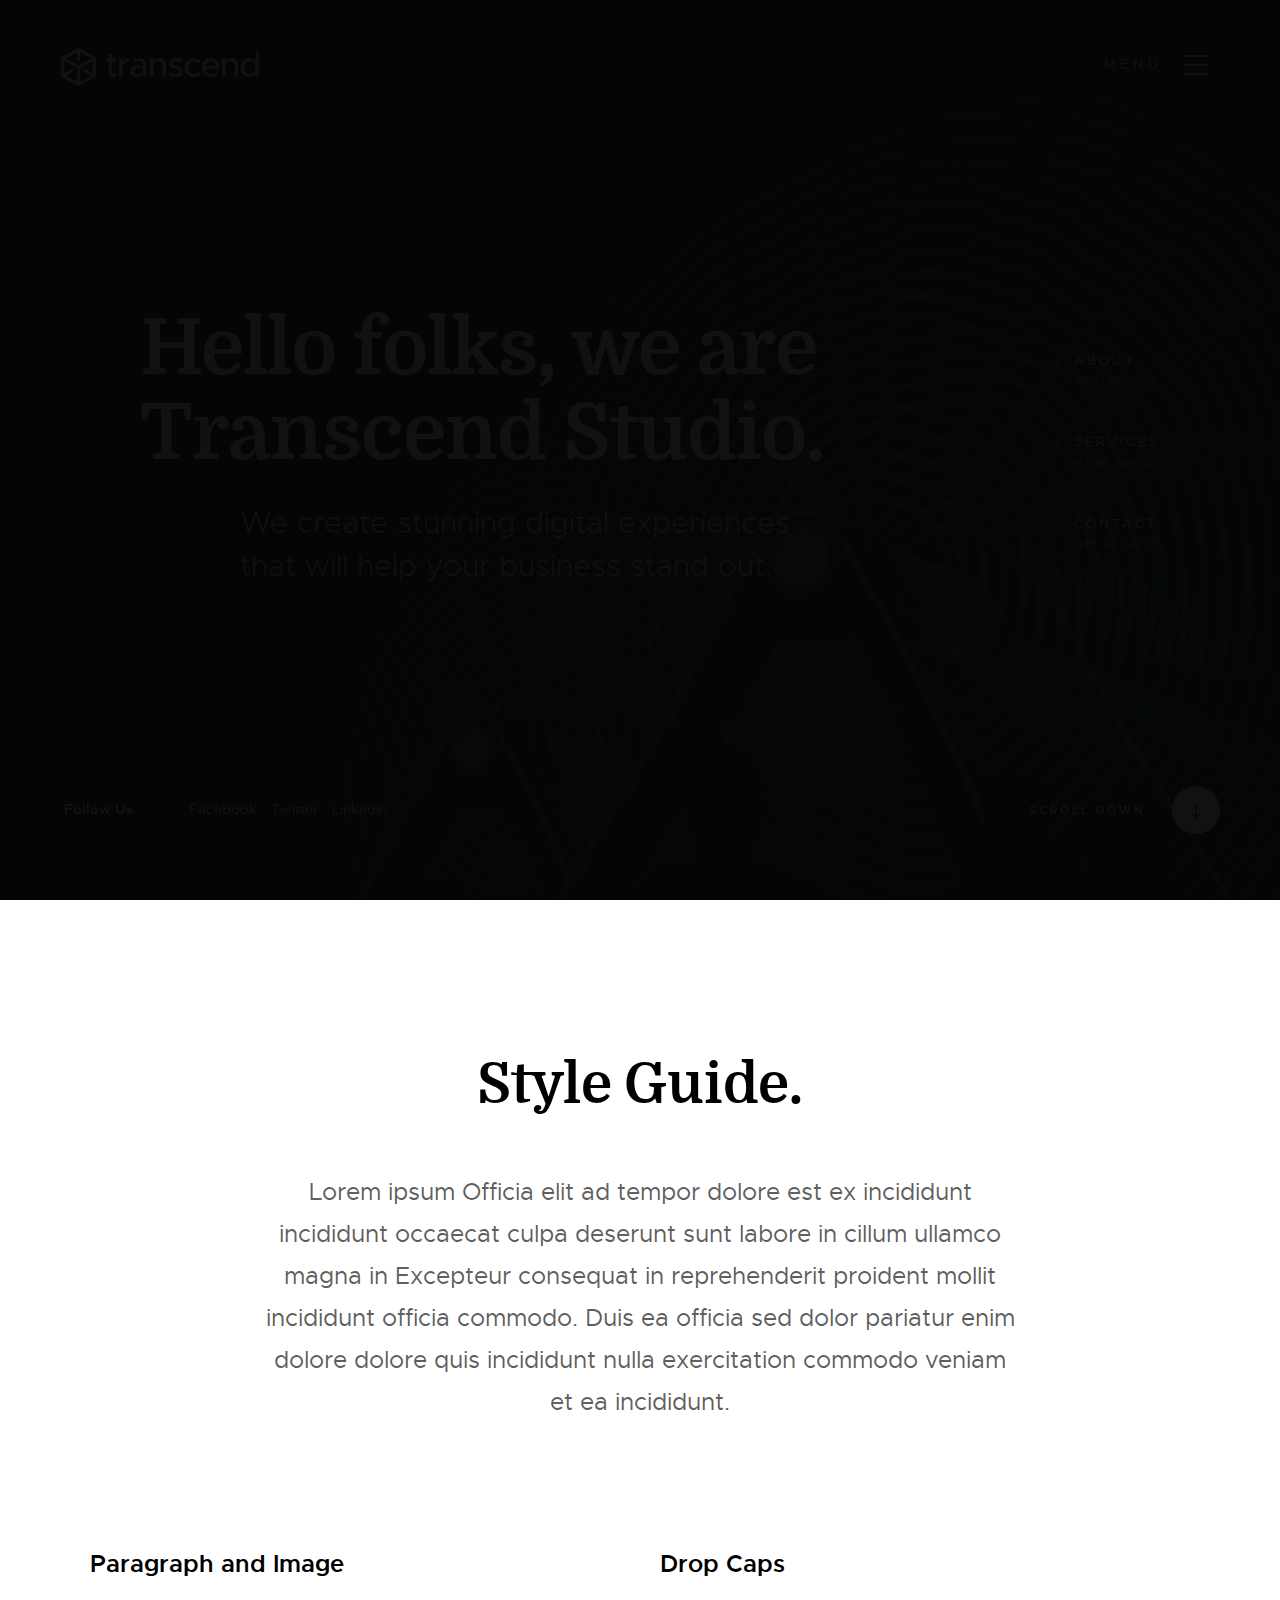
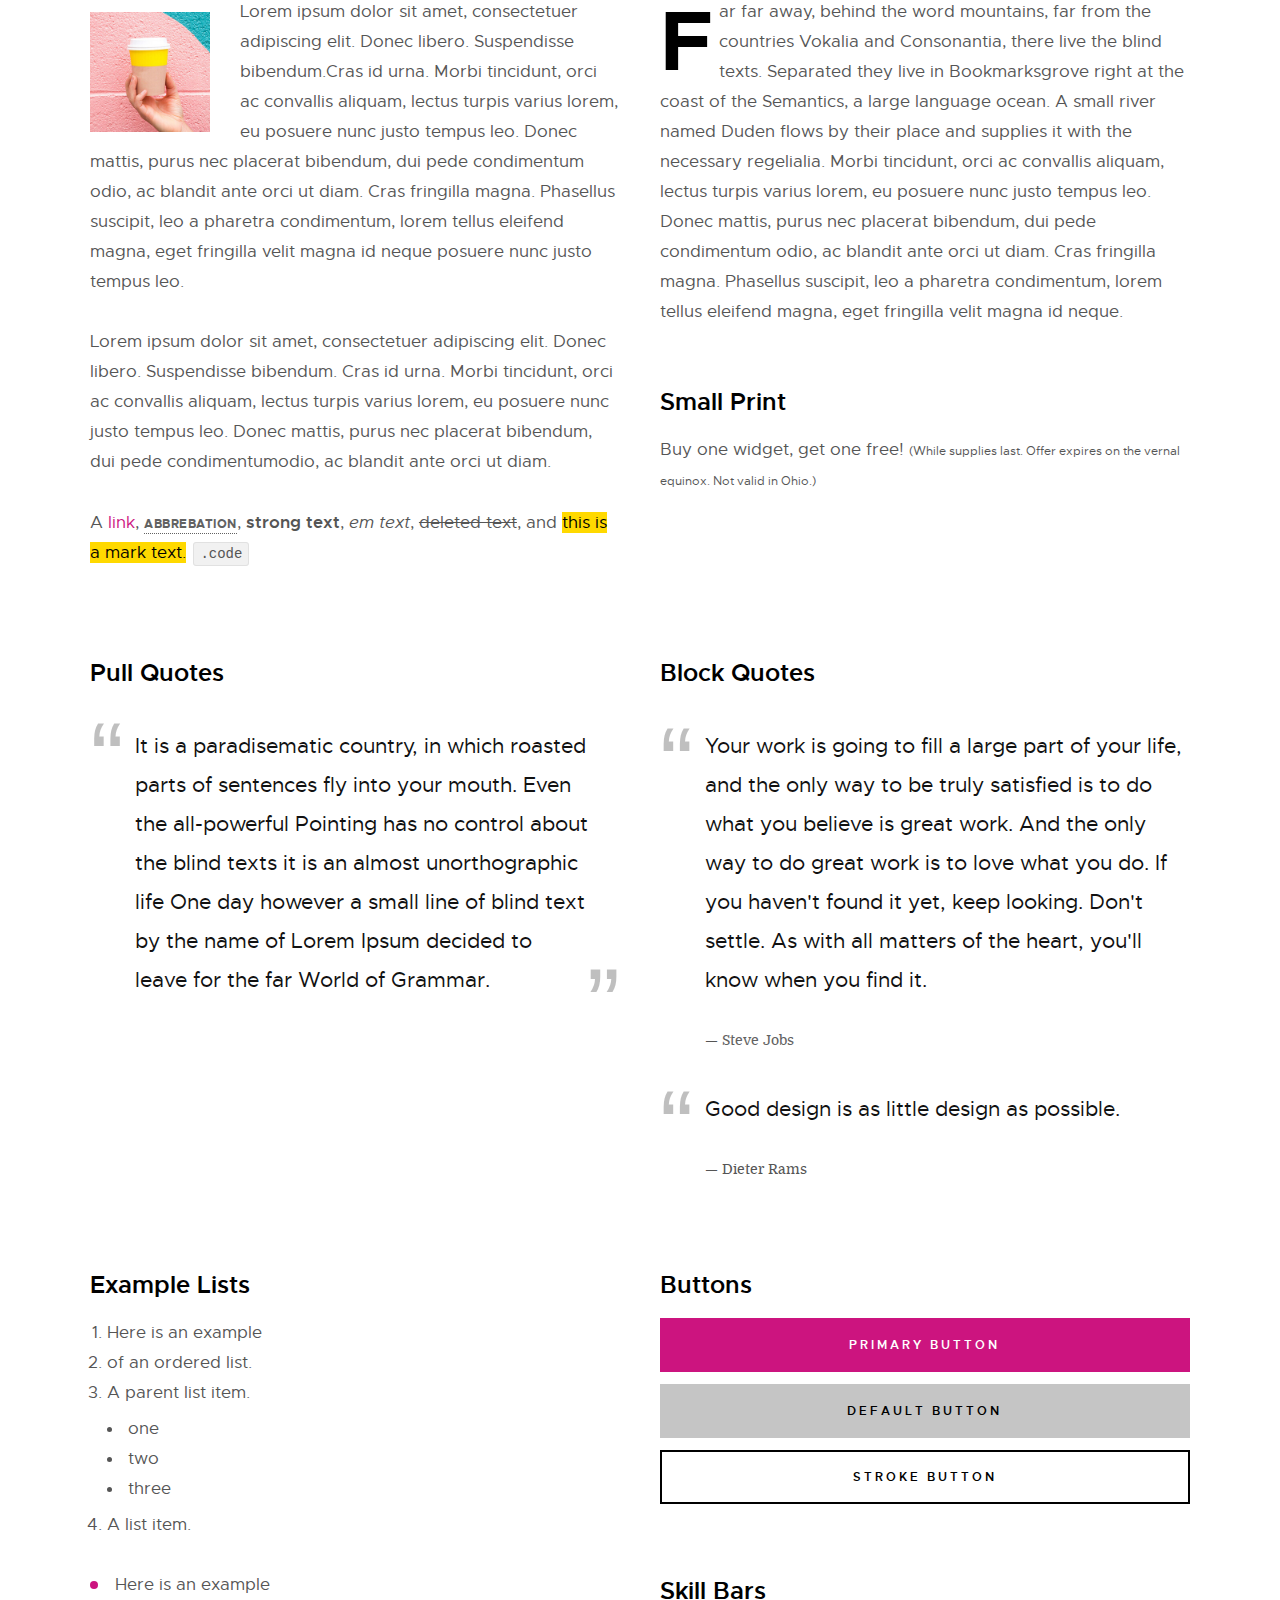
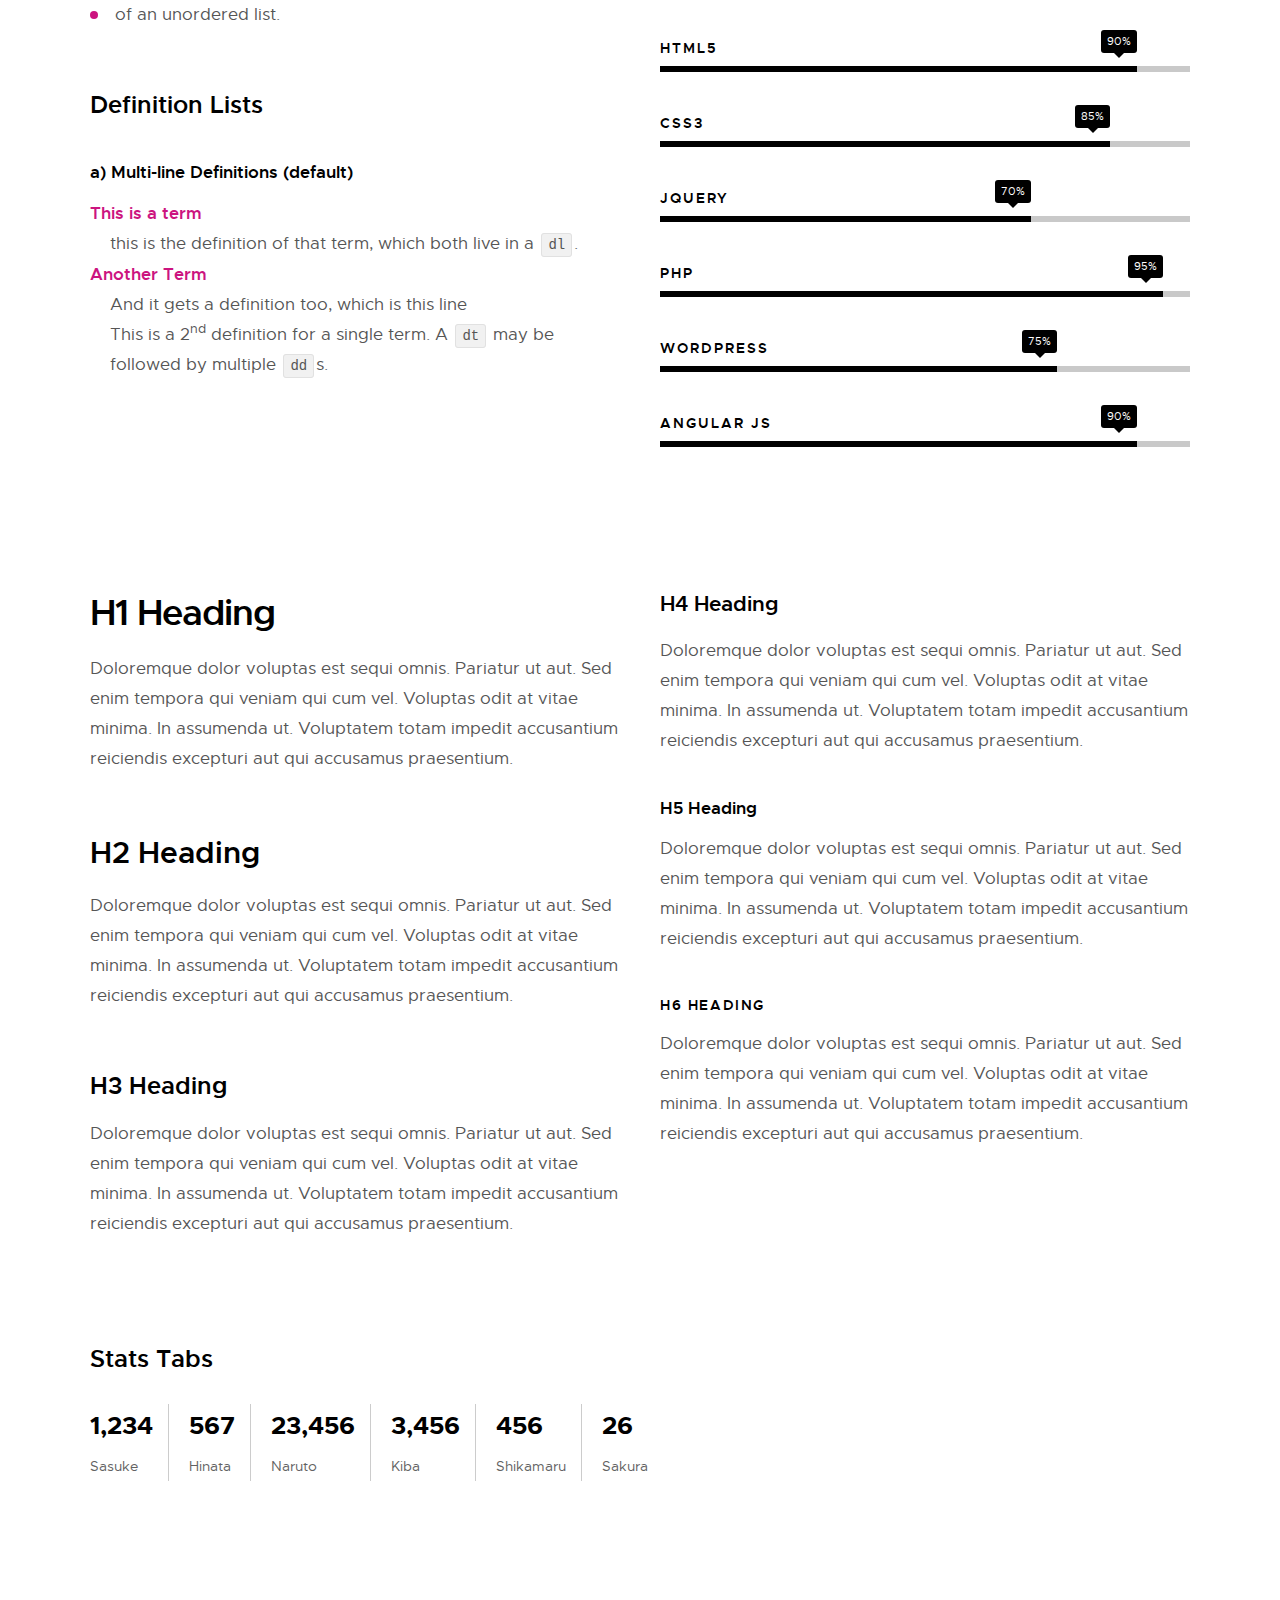
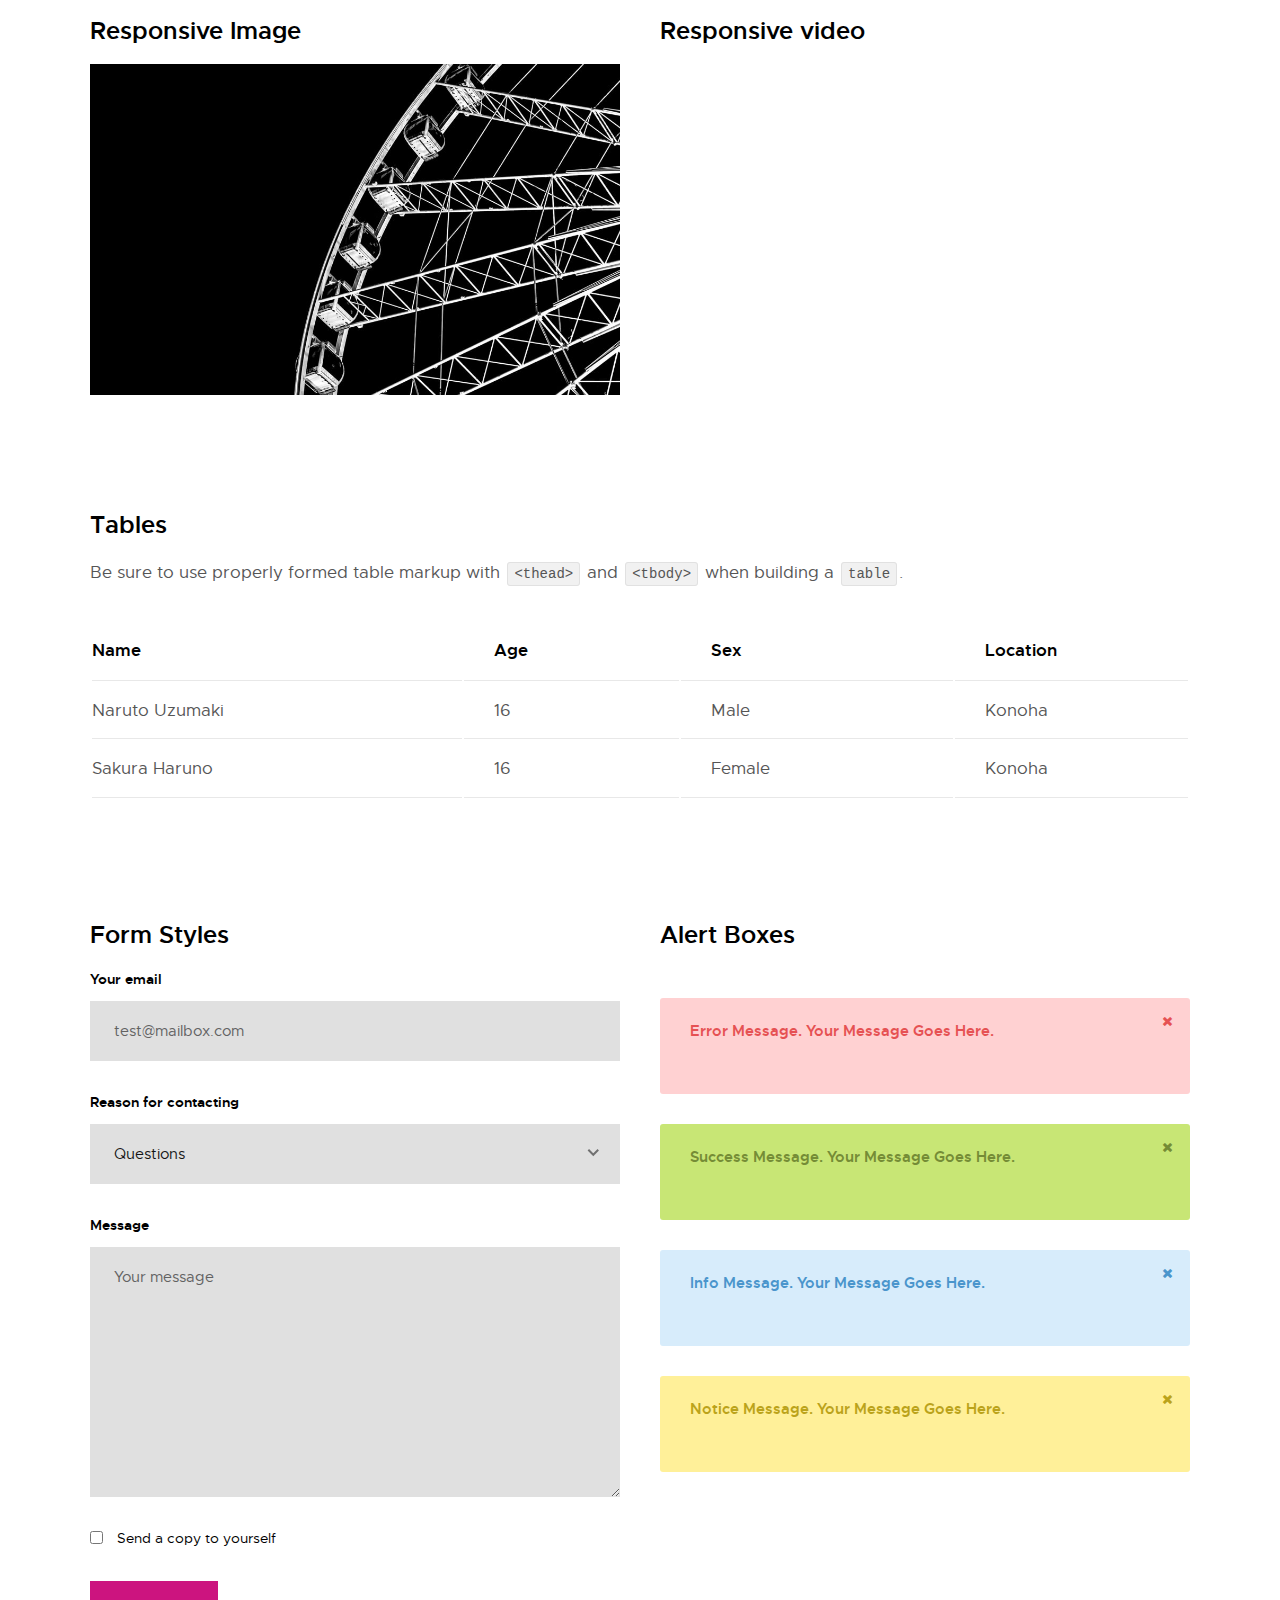
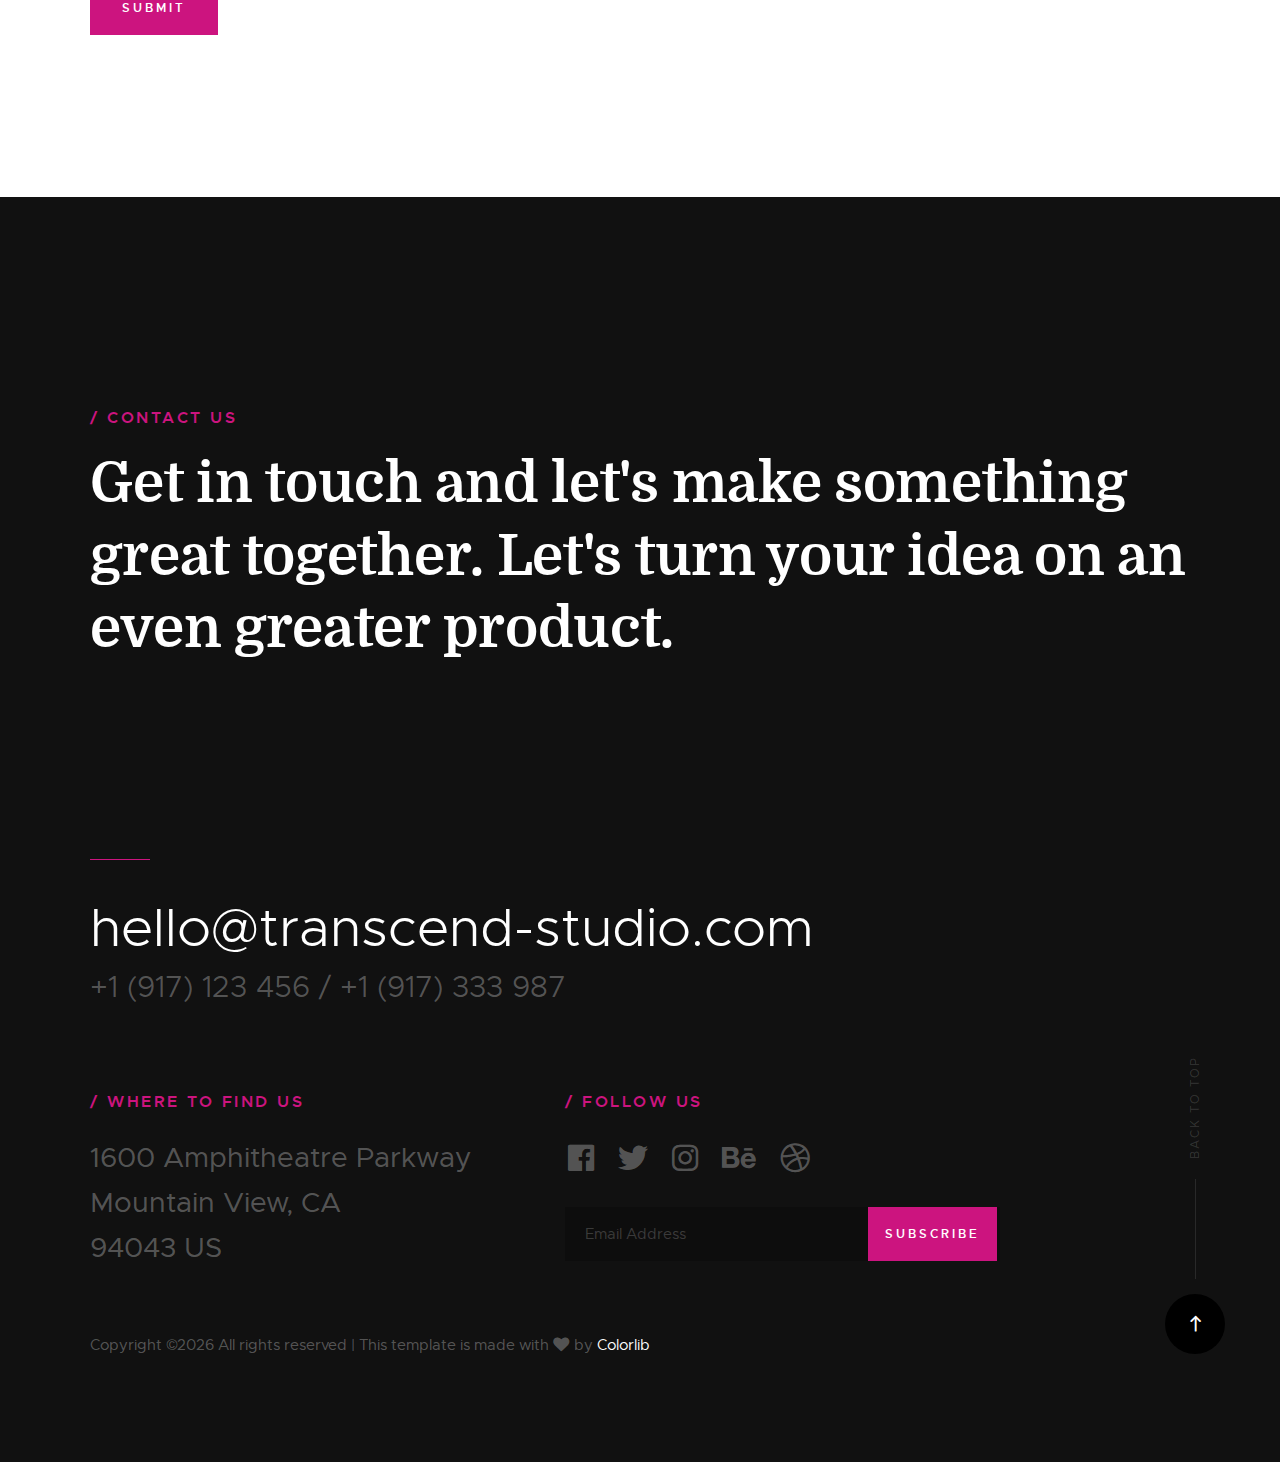
==== styles.html @ 30dea986 "initial template Transcend" ====
<!DOCTYPE html>
<html class="no-js" lang="en">
<head>

    <!--- basic page needs
    ================================================== -->
    <meta charset="utf-8">
    <title>Transcend - Styles</title>
    <meta name="description" content="">
    <meta name="author" content="">

    <!-- mobile specific metas
    ================================================== -->
    <meta name="viewport" content="width=device-width, initial-scale=1">

    <!-- CSS
    ================================================== -->
    <link rel="stylesheet" href="css/base.css">
    <link rel="stylesheet" href="css/vendor.css">
    <link rel="stylesheet" href="css/main.css">

    <style type="text/css" media="screen">
        .s-styles { 
            background: white;
            padding-top: 15rem;
            padding-bottom: 12rem;
        }
    </style>

    <!-- script
    ================================================== -->
    <script src="js/modernizr.js"></script>
    <script src="js/pace.min.js"></script>

    <!-- favicons
    ================================================== -->
    <link rel="shortcut icon" href="favicon.ico" type="image/x-icon">
    <link rel="icon" href="favicon.ico" type="image/x-icon">

</head>

<body id="top">

    <!-- header
    ================================================== -->
    <header class="s-header">

        <div class="header-logo">
            <a class="site-logo" href="index.html">
                <img src="images/logo.svg" alt="Homepage">
            </a>
        </div> <!-- end header-logo -->

        <nav class="header-nav">

            <a href="#0" class="header-nav__close" title="close"><span>Close</span></a>

            <div class="header-nav__content">
                <h3>Transcend Studio</h3>
                
                <ul class="header-nav__list">
                    <li class="current"><a href="index.html" title="home">Home</a></li>
                    <li><a href="index.html#about" title="about">About</a></li>
                    <li><a href="index.html#services" title="services">Services</a></li>
                    <li><a href="index.html#works" title="works">Works</a></li>
                    <li><a href="index.html#contact" title="contact">Contact</a></li>
                </ul>
    
                <p>Perspiciatis hic praesentium nesciunt. Et neque a dolorum <a href='#0'>voluptatem</a> porro iusto sequi veritatis libero enim. Iusto id suscipit veritatis neque reprehenderit.</p>
    
                <ul class="header-nav__social">
                    <li>
                        <a href="#0"><i class="fab fa-facebook"></i></a>
                    </li>
                    <li>
                        <a href="#0"><i class="fab fa-twitter"></i></a>
                    </li>
                    <li>
                        <a href="#0"><i class="fab fa-instagram"></i></a>
                    </li>
                    <li>
                        <a href="#0"><i class="fab fa-behance"></i></a>
                    </li>
                    <li>
                        <a href="#0"><i class="fab fa-dribbble"></i></a>
                    </li>
                </ul>

            </div> <!-- end header-nav__content -->

        </nav> <!-- end header-nav -->

        <a class="header-menu-toggle" href="#0">
            <span class="header-menu-icon"></span>
        </a>

    </header> <!-- end s-header -->


    <!-- home
    ================================================== -->
    <section id="home" class="s-home target-section" data-parallax="scroll" data-image-src="images/hero-bg.jpg" data-natural-width=3000 data-natural-height=2000 data-position-y=top>

        <div class="shadow-overlay"></div>

        <div class="home-content">

            <div class="row home-content__main">
                <h1>
                Hello folks, we are <br>
                Transcend Studio.
                </h1>

                <p>
                We create stunning digital experiences <br>
                that will help your business stand out.
                </p>
            </div> <!-- end home-content__main -->

        </div> <!-- end home-content -->

        <ul class="home-sidelinks">
            <li><a href="index.html#about">About<span>who we are</span></a></li>
            <li><a href="index.html#services">Services<span>what we do</span></a></li>
            <li><a href="index.html#contact">Contact<span>get in touch</span></a></li>
        </ul> <!-- end home-sidelinks -->

        <ul class="home-social">
            <li class="home-social-title">Follow Us</li>
            <li><a href="#0">
                <i class="fab fa-facebook"></i>
                <span class="home-social-text">Facebook</span>
            </a></li>
            <li><a href="#0">
                <i class="fab fa-twitter"></i>
                <span class="home-social-text">Twitter</span>
            </a></li>
            <li><a href="#0">
                <i class="fab fa-linkedin"></i>
                <span class="home-social-text">LinkedIn</span>
            </a></li>
        </ul> <!-- end home-social -->

        <a href="#styles" class="home-scroll smoothscroll">
            <span class="home-scroll__text">Scroll Down</span>
            <span class="home-scroll__icon"></span>
        </a> <!-- end home-scroll -->

    </section> <!-- end s-home -->


    <!-- styles
    ================================================== -->
    <section id="styles" class="s-styles">
        
        <div class="row narrow section-intro add-bottom text-center">

            <div class="col-twelve tab-full">

                <h1 class="display-1">Style Guide.</h1>

                <p class="lead">Lorem ipsum Officia elit ad tempor dolore est ex incididunt incididunt occaecat culpa deserunt sunt labore in cillum ullamco magna in Excepteur consequat in reprehenderit proident mollit incididunt officia commodo.
                Duis ea officia sed dolor pariatur enim dolore dolore quis incididunt nulla exercitation commodo veniam et ea incididunt.</p>

            </div>

        </div>

        <div class="row">

            <div class="col-six tab-full">

                <h3>Paragraph and Image</h3>

                <p><a href="#"><img width="120" height="120" class="pull-left" alt="sample-image" src="images/sample-image.jpg"></a>
                Lorem ipsum dolor sit amet, consectetuer adipiscing elit. Donec libero. Suspendisse bibendum.Cras id urna. Morbi tincidunt, orci ac convallis aliquam, lectus turpis varius lorem, eu posuere nunc justo tempus leo. Donec mattis, purus nec placerat bibendum, dui pede condimentum odio, ac blandit ante orci ut diam. Cras fringilla magna. Phasellus suscipit, leo a pharetra condimentum, lorem tellus eleifend magna, eget fringilla velit magna id neque posuere nunc justo tempus leo. </p>

                <p>
                Lorem ipsum dolor sit amet, consectetuer adipiscing elit. Donec libero. Suspendisse bibendum. Cras id urna. Morbi tincidunt, orci ac convallis aliquam, lectus turpis varius lorem, eu posuere nunc justo tempus leo. Donec mattis, purus nec placerat bibendum, dui pede condimentumodio, ac blandit ante orci ut diam.	
                </p>

                <p>A <a href="#">link</a>,
                <abbr title="this really isn't a very good description">abbrebation</abbr>,
                <strong>strong text</strong>,
                <em>em text</em>,
                <del>deleted text</del>, and
                <mark>this is a mark text.</mark>
                <code>.code</code>
                </p>

            </div>

            <div class="col-six tab-full">

                <h3>Drop Caps</h3>

                <p class="drop-cap">Far far away, behind the word mountains, far from the countries Vokalia and Consonantia,
                there live the blind texts. Separated they live in Bookmarksgrove right at the coast of the
                Semantics, a large language ocean. A small river named Duden flows by their place and supplies it with the necessary regelialia. Morbi tincidunt, orci ac convallis aliquam, lectus turpis varius lorem, eu	posuere nunc justo tempus leo. Donec mattis, purus nec placerat bibendum, dui pede condimentum odio, ac blandit ante orci ut diam. Cras fringilla magna. Phasellus suscipit, leo a pharetra condimentum, lorem tellus eleifend magna, eget fringilla velit magna id neque.
                </p>

                <h3>Small Print</h3>

                <p>Buy one widget, get one free!
                <small>(While supplies last. Offer expires on the vernal equinox. Not valid in Ohio.)</small>
                </p>

            </div>

        </div> <!-- end row -->

        <div class="row">

            <div class="col-six tab-full">

                <h3>Pull Quotes</h3>

                <aside class="pull-quote">
                    <blockquote>
                    <p>It is a paradisematic country, in which roasted parts of
                    sentences fly into your mouth. Even the all-powerful Pointing has no control about the blind
                    texts it is an almost unorthographic life One day however a small line of blind text by the name
                    of Lorem Ipsum decided to leave for the far World of Grammar.</p>
                    </blockquote>
                </aside>

            </div>

            <div class="col-six tab-full">

                <h3>Block Quotes</h3>

                <blockquote cite="http://where-i-got-my-info-from.com">
                <p>Your work is going to fill a large part of your life, and the only way to be truly satisfied is
                to do what you believe is great work. And the only way to do great work is to love what you do.
                If you haven't found it yet, keep looking. Don't settle. As with all matters of the heart, you'll know when you find it.
                </p>
                <cite>
                    <a href="#">Steve Jobs</a>
                </cite>
                </blockquote>

                <blockquote>
                <p>Good design is as little design as possible.</p>
                <cite>Dieter Rams</cite>
                </blockquote>

            </div>

        </div> <!-- end row -->


        <div class="row half-bottom">

            <div class="col-six tab-full">

                <h3>Example Lists</h3>

                <ol>
                    <li>Here is an example</li>
                    <li>of an ordered list.</li>
                    <li>A parent list item.
                        <ul>
                            <li>one</li>
                            <li>two</li>
                            <li>three</li>
                        </ul>
                        </li>
                        <li>A list item.</li>
                    </ol>

                <ul class="disc">
                    <li>Here is an example</li>
                    <li>of an unordered list.</li>
                </ul>

                <h3>Definition Lists</h3>

                <h5>a) Multi-line Definitions (default) </h5>

                <dl>
                    <dt><strong>This is a term</strong></dt>
                        <dd>this is the definition of that term, which both live in a <code>dl</code>.</dd>
                    <dt><strong>Another Term</strong></dt>
                        <dd>And it gets a definition too, which is this line</dd>
                        <dd>This is a 2<sup>nd</sup> definition for a single term. A <code>dt</code> may be followed by multiple <code>dd</code>s.</dd>
                </dl>

            </div>

            <div class="col-six tab-full">

                <h3>Buttons</h3>

                <p>
                    <a class="btn btn--primary full-width" href="#0">Primary Button</a>
                    <a class="btn full-width" href="#0">Default Button</a>
                    <a class="btn btn--stroke full-width" href="#0">Stroke Button</a>
                </p>

                <h3>Skill Bars</h3>
                
                <ul class="skill-bars">
                    <li>
                    <div class="progress percent90"><span>90%</span></div>
                    <strong>HTML5</strong>
                    </li>
                    <li>
                    <div class="progress percent85"><span>85%</span></div>
                    <strong>CSS3</strong>
                    </li>
                    <li>
                    <div class="progress percent70"><span>70%</span></div>
                    <strong>JQuery</strong>
                    </li>
                    <li>
                    <div class="progress percent95"><span>95%</span></div>
                    <strong>PHP</strong>
                    </li>
                    <li>
                    <div class="progress percent75"><span>75%</span></div>
                    <strong>Wordpress</strong>
                    </li>
                    <li>
                    <div class="progress percent90"><span>90%</span></div>
                    <strong>Angular JS</strong>
                    </li>
                </ul>

            </div>

        </div> <!-- end row -->

        <div class="row half-bottom">

            <div class="col-six tab-full">
                    
                <h1>H1 Heading</h1>
                <p>Doloremque dolor voluptas est sequi omnis. Pariatur ut aut. Sed enim tempora qui veniam qui cum vel. 
                Voluptas odit at vitae minima. In assumenda ut. Voluptatem totam impedit accusantium reiciendis excepturi aut qui accusamus praesentium.</p>

                <h2>H2 Heading</h2>
                <p>Doloremque dolor voluptas est sequi omnis. Pariatur ut aut. Sed enim tempora qui veniam qui cum vel. 
                Voluptas odit at vitae minima. In assumenda ut. Voluptatem totam impedit accusantium reiciendis excepturi aut qui accusamus praesentium.</p>

                <h3>H3 Heading</h3>
                <p>Doloremque dolor voluptas est sequi omnis. Pariatur ut aut. Sed enim tempora qui veniam qui cum vel. 
                Voluptas odit at vitae minima. In assumenda ut. Voluptatem totam impedit accusantium reiciendis excepturi aut qui accusamus praesentium.</p>

            </div>

            <div class="col-six tab-full">
                    
                <h4>H4 Heading</h4>
                <p>Doloremque dolor voluptas est sequi omnis. Pariatur ut aut. Sed enim tempora qui veniam qui cum vel. 
                Voluptas odit at vitae minima. In assumenda ut. Voluptatem totam impedit accusantium reiciendis excepturi aut qui accusamus praesentium.</p>

                <h5>H5 Heading</h5>
                <p>Doloremque dolor voluptas est sequi omnis. Pariatur ut aut. Sed enim tempora qui veniam qui cum vel. 
                Voluptas odit at vitae minima. In assumenda ut. Voluptatem totam impedit accusantium reiciendis excepturi aut qui accusamus praesentium.</p>

                <h6>H6 Heading</h6>
                <p>Doloremque dolor voluptas est sequi omnis. Pariatur ut aut. Sed enim tempora qui veniam qui cum vel. 
                Voluptas odit at vitae minima. In assumenda ut. Voluptatem totam impedit accusantium reiciendis excepturi aut qui accusamus praesentium.</p>

            </div>

        </div>


        <div class="row half-bottom">

            <div class="col-twelve">

                    <h3>Stats Tabs</h3>

                <ul class="stats-tabs">
                    <li><a href="#">1,234 <em>Sasuke</em></a></li>
                    <li><a href="#">567 <em>Hinata</em></a></li>
                    <li><a href="#">23,456 <em>Naruto</em></a></li>
                    <li><a href="#">3,456 <em>Kiba</em></a></li>
                    <li><a href="#">456 <em>Shikamaru</em></a></li>
                    <li><a href="#">26 <em>Sakura</em></a></li>
                    </ul>

            </div>

        </div> <!-- end row -->


        <div class="row half-bottom">

            <div class="col-six tab-full">

                <h3>Responsive Image</h3>
                <p><img src="images/wheel-500.jpg" 
                    srcset="images/wheel-1000.jpg 1000w, 
                    images/wheel-500.jpg 500w" 
                    sizes="(max-width: 1000px) 100vw, 1000px" alt=""></p>

            </div>

            <div class="col-six tab-full">

                <h3>Responsive video</h3>

                <div class="video-container">
                <iframe src="https://player.vimeo.com/video/14592941?title=0&amp;byline=0&amp;portrait=0&amp;color=F64B39" width="500" height="281" frameborder="0" webkitallowfullscreen mozallowfullscreen allowfullscreen></iframe> 
                </div>

            </div>
            
        </div> <!-- end row -->


        <div class="row add-bottom">

            <div class="col-twelve">

                <h3>Tables</h3>
                <p>Be sure to use properly formed table markup with <code>&lt;thead&gt;</code> and <code>&lt;tbody&gt;</code> when building a <code>table</code>.</p>

                <div class="table-responsive">

                    <table>
                            <thead>
                            <tr>
                                <th>Name</th>
                                <th>Age</th>
                                <th>Sex</th>
                                <th>Location</th>
                            </tr>
                            </thead>
                            <tbody>
                            <tr>
                                <td>Naruto Uzumaki</td>
                                <td>16</td>
                                <td>Male</td>
                                <td>Konoha</td>
                            </tr>
                            <tr>
                                <td>Sakura Haruno</td>
                                <td>16</td>
                                <td>Female</td>
                                <td>Konoha</td>
                            </tr>
                            </tbody>
                    </table>

                </div>

            </div>
            
        </div> <!-- end row -->
    

        <div class="row">

            <div class="col-six tab-full">

                <h3>Form Styles</h3>

                <form>
                        <div>
                            <label for="sampleInput">Your email</label>
                            <input class="full-width" type="email" placeholder="test@mailbox.com" id="sampleInput">
                    </div>
                    <div>
                            <label for="sampleRecipientInput">Reason for contacting</label>
                            <div class="cl-custom-select">
                                <select class="full-width" id="sampleRecipientInput">
                                    <option value="Option 1">Questions</option>
                                    <option value="Option 2">Report</option>
                                    <option value="Option 3">Others</option>
                                </select>
                            </div>
                    </div>
                    
                        <label for="exampleMessage">Message</label>
                        <textarea class="full-width" placeholder="Your message" id="exampleMessage"></textarea>

                        <label class="add-bottom">
                            <input type="checkbox">
                            <span class="label-text">Send a copy to yourself</span>
                        </label>
                    
                        <input class="btn--primary" type="submit" value="Submit">

                </form>

            </div>

            <div class="col-six tab-full">

                <h3>Alert Boxes</h3>

                <br>
                
                <div class="alert-box alert-box--error hideit">
                    <p>Error Message. Your Message Goes Here.</p>
                    <i class="fa fa-times alert-box__close" aria-hidden="true"></i>
                </div><!-- /error -->
                        
                <div class="alert-box alert-box--success hideit">
                    <p>Success Message. Your Message Goes Here.</p>
                    <i class="fa fa-times alert-box__close" aria-hidden="true"></i>
                </div><!-- /success -->
                        
                <div class="alert-box alert-box--info hideit">
                    <p>Info Message. Your Message Goes Here.</p>
                    <i class="fa fa-times alert-box__close" aria-hidden="true"></i>
                </div><!-- /info -->
                        
                <div class="alert-box alert-box--notice hideit">
                    <p>Notice Message. Your Message Goes Here.</p>
                    <i class="fa fa-times alert-box__close" aria-hidden="true"></i>
                </div><!-- /notice -->
            
            </div>

        </div> <!-- end row -->

    </section> <!-- end styles -->


    <!-- contact
    ================================================== -->
    <section id="contact" class="s-contact">

        <div class="row section-header">
            <div class="col-full">
                <h3 class="subhead subhead--light">Contact Us</h3>
                <h1 class="display-1 display-1--light">Get in touch and let's make something great together. Let's turn your idea on an even greater product.</h1>
            </div>
        </div> <!-- end section-header -->

        <div class="row">

            <div class="col-full contact-main">
                <p>
                <a href="mailto:#0" class="contact-email">hello@transcend-studio.com</a>
                <span class="contact-number">+1 (917) 123 456  /  +1 (917) 333 987</span>
                </p>
            </div> <!-- end contact-main -->

        </div> <!-- end row -->

        <div class="row">

            <div class="col-five tab-full contact-secondary">
                <h3 class="subhead subhead--light">Where To Find Us</h3>

                <p class="contact-address">
                    1600 Amphitheatre Parkway<br>
                    Mountain View, CA<br>
                    94043 US
                </p>
            </div> <!-- end contact-secondary -->

            <div class="col-five tab-full contact-secondary">
                <h3 class="subhead subhead--light">Follow Us</h3>

                <ul class="contact-social">
                    <li>
                        <a href="#0"><i class="fab fa-facebook"></i></a>
                    </li>
                    <li>
                        <a href="#0"><i class="fab fa-twitter"></i></a>
                    </li>
                    <li>
                        <a href="#0"><i class="fab fa-instagram"></i></a>
                    </li>
                    <li>
                        <a href="#0"><i class="fab fa-behance"></i></a>
                    </li>
                    <li>
                        <a href="#0"><i class="fab fa-dribbble"></i></a>
                    </li>
                </ul> <!-- end contact-social -->

                <div class="contact-subscribe">
                    <form id="mc-form" class="group mc-form" novalidate="true">
                        <input type="email" value="" name="EMAIL" class="email" id="mc-email" placeholder="Email Address" required="">
                        <input type="submit" name="subscribe" value="Subscribe">
                        <label for="mc-email" class="subscribe-message"></label>
                    </form>
                </div> <!-- end contact-subscribe -->
            </div> <!-- end contact-secondary -->

        </div> <!-- end row -->

        <div class="row">
            <div class="col-full cl-copyright">
                <span><!-- Link back to Colorlib can't be removed. Template is licensed under CC BY 3.0. -->
Copyright &copy;<script>document.write(new Date().getFullYear());</script> All rights reserved | This template is made with <i class="fa fa-heart" aria-hidden="true"></i> by <a href="https://colorlib.com" target="_blank">Colorlib</a>
<!-- Link back to Colorlib can't be removed. Template is licensed under CC BY 3.0. --></span>	
            </div>
        </div>

        <div class="cl-go-top">
            <a class="smoothscroll" title="Back to Top" href="#top"><i class="icon-arrow-up" aria-hidden="true"></i></a>
        </div>

    </section> <!-- end s-contact -->


    <!-- photoswipe background
    ================================================== -->
    <div aria-hidden="true" class="pswp" role="dialog" tabindex="-1">

        <div class="pswp__bg"></div>
        <div class="pswp__scroll-wrap">

            <div class="pswp__container">
                <div class="pswp__item"></div>
                <div class="pswp__item"></div>
                <div class="pswp__item"></div>
            </div>

            <div class="pswp__ui pswp__ui--hidden">
                <div class="pswp__top-bar">
                    <div class="pswp__counter"></div><button class="pswp__button pswp__button--close" title="Close (Esc)"></button> <button class="pswp__button pswp__button--share" title=
                    "Share"></button> <button class="pswp__button pswp__button--fs" title="Toggle fullscreen"></button> <button class="pswp__button pswp__button--zoom" title=
                    "Zoom in/out"></button>
                    <div class="pswp__preloader">
                        <div class="pswp__preloader__icn">
                            <div class="pswp__preloader__cut">
                                <div class="pswp__preloader__donut"></div>
                            </div>
                        </div>
                    </div>
                </div>
                <div class="pswp__share-modal pswp__share-modal--hidden pswp__single-tap">
                    <div class="pswp__share-tooltip"></div>
                </div><button class="pswp__button pswp__button--arrow--left" title="Previous (arrow left)"></button> <button class="pswp__button pswp__button--arrow--right" title=
                "Next (arrow right)"></button>
                <div class="pswp__caption">
                    <div class="pswp__caption__center"></div>
                </div>
            </div>

        </div>

    </div> <!-- end photoSwipe background -->


    <!-- preloader
    ================================================== -->
    <div id="preloader">
        <div id="loader">
        </div>
    </div>


    <!-- Java Script
    ================================================== -->
    <script src="js/jquery-3.2.1.min.js"></script>
    <script src="js/plugins.js"></script>
    <script src="js/main.js"></script>

</body>

</html>
---- css/base.css ----
/* =================================================================== 
 *
 *  Transcend v1.0 Base Stylesheet
 *  03-18-2018
 *  ------------------------------------------------------------------
 *
 *  TOC:
 *  # imports
 *  # normalize
 *  # basic/base setup styles
 *      ## Media
 *      ## Typography resets
 *      ## links
 *      ## inputs
 *  # grid
 *      ## medium size devices
 *      ## tablets
 *      ## mobile devices
 *      ## small mobile devices
 *  # block grids
 *      ## medium size devices
 *      ## tablets
 *      ## mobile devices
 *      ## small mobile devices
 *  # MISC
 *
 * =================================================================== */

/* ===================================================================
 * # imports 
 *
 * ------------------------------------------------------------------- */
@import url("font-awesome/css/fontawesome-all.css");
@import url("micons/micons.css");
@import url("fonts.css");


/* ===================================================================
 * # normalize
 * normalize.css v5.0.0 | MIT License | 
 * github.com/necolas/normalize.css
 *
 * ------------------------------------------------------------------- */
html {
    font-family: sans-serif;
    line-height: 1.15;
    -ms-text-size-adjust: 100%;
    -webkit-text-size-adjust: 100%;
}

body {
    margin: 0;
}

article,
aside,
footer,
header,
nav,
section {
    display: block;
}

h1 {
    font-size: 2em;
    margin: 0.67em 0;
}

figcaption,
figure,
main {
    display: block;
}

figure {
    margin: 1em 40px;
}

hr {
    box-sizing: content-box;
    height: 0;
    overflow: visible;
}

pre {
    font-family: monospace, monospace;
    font-size: 1em;
}

a {
    background-color: transparent;
    -webkit-text-decoration-skip: objects;
}

a:active,
a:hover {
    outline-width: 0;
}

abbr[title] {
    border-bottom: none;
    text-decoration: underline;
    text-decoration: underline dotted;
}

b,
strong {
    font-weight: inherit;
}

b,
strong {
    font-weight: bolder;
}

code,
kbd,
samp {
    font-family: monospace, monospace;
    font-size: 1em;
}

dfn {
    font-style: italic;
}

mark {
    background-color: #ff0;
    color: #000;
}

small {
    font-size: 80%;
}

sub,
sup {
    font-size: 75%;
    line-height: 0;
    position: relative;
    vertical-align: baseline;
}

sub {
    bottom: -0.25em;
}

sup {
    top: -0.5em;
}

audio,
video {
    display: inline-block;
}

audio:not([controls]) {
    display: none;
    height: 0;
}

img {
    border-style: none;
}

svg:not(:root) {
    overflow: hidden;
}

button,
input,
optgroup,
select,
textarea {
    font-family: sans-serif;
    font-size: 100%;
    line-height: 1.15;
    margin: 0;
}

button,
input {
    overflow: visible;
}

button,
select {
    text-transform: none;
}

button,
html [type="button"],
[type="reset"],
[type="submit"] {
    -webkit-appearance: button;
}

button::-moz-focus-inner,
[type="button"]::-moz-focus-inner,
[type="reset"]::-moz-focus-inner,
[type="submit"]::-moz-focus-inner {
    border-style: none;
    padding: 0;
}

button:-moz-focusring,
[type="button"]:-moz-focusring,
[type="reset"]:-moz-focusring,
[type="submit"]:-moz-focusring {
    outline: 1px dotted ButtonText;
}

fieldset {
    border: 1px solid #c0c0c0;
    margin: 0 2px;
    padding: 0.35em 0.625em 0.75em;
}

legend {
    box-sizing: border-box;
    color: inherit;
    display: table;
    max-width: 100%;
    padding: 0;
    white-space: normal;
}

progress {
    display: inline-block;
    vertical-align: baseline;
}

textarea {
    overflow: auto;
}

[type="checkbox"],
[type="radio"] {
    box-sizing: border-box;
    padding: 0;
}

[type="number"]::-webkit-inner-spin-button,
[type="number"]::-webkit-outer-spin-button {
    height: auto;
}

[type="search"] {
    -webkit-appearance: textfield;
    outline-offset: -2px;
}

[type="search"]::-webkit-search-cancel-button,
[type="search"]::-webkit-search-decoration {
    -webkit-appearance: none;
}

::-webkit-file-upload-button {
    -webkit-appearance: button;
    font: inherit;
}

details,
menu {
    display: block;
}

summary {
    display: list-item;
}

canvas {
    display: inline-block;
}

template {
    display: none;
}

[hidden] {
    display: none;
}


/* ===================================================================
 * # basic/base setup styles
 *
 * ------------------------------------------------------------------- */
html {
    font-size: 62.5%;
    box-sizing: border-box;
}

*,
*::before,
*::after {
    box-sizing: inherit;
}

body {
    font-weight: normal;
    line-height: 1;
    word-wrap: break-word;
    text-rendering: optimizeLegibility;
    -webkit-overflow-scrolling: touch;
    -webkit-text-size-adjust: none;
}

body,
input,
button {
    -moz-osx-font-smoothing: grayscale;
    -webkit-font-smoothing: antialiased;
}


/* ------------------------------------------------------------------- 
 * ## Media
 * ------------------------------------------------------------------- */
img,
video {
    max-width: 100%;
    height: auto;
}


/* ------------------------------------------------------------------- 
 * ## Typography resets 
 * ------------------------------------------------------------------- */
div,
dl,
dt,
dd,
ul,
ol,
li,
h1,
h2,
h3,
h4,
h5,
h6,
pre,
form,
p,
blockquote,
th,
td {
    margin: 0;
    padding: 0;
}

h1,
h2,
h3,
h4,
h5,
h6 {
    -webkit-font-smoothing: auto;
    -webkit-font-smoothing: antialiased;
    -webkit-font-variant-ligatures: common-ligatures;
    -moz-font-variant-ligatures: common-ligatures;
    font-variant-ligatures: common-ligatures;
    text-rendering: optimizeLegibility;
}

em,
i {
    font-style: italic;
    line-height: inherit;
}

strong,
b {
    font-weight: bold;
    line-height: inherit;
}

small {
    font-size: 60%;
    line-height: inherit;
}

ol,
ul {
    list-style: none;
}

li {
    display: block;
}


/* ------------------------------------------------------------------- 
 * ## links
 * ------------------------------------------------------------------- */
a {
    text-decoration: none;
    line-height: inherit;
}

a img {
    border: none;
}


/* ------------------------------------------------------------------- 
 * ## inputs
 * ------------------------------------------------------------------- */
fieldset {
    margin: 0;
    padding: 0;
}

input[type="email"],
input[type="number"],
input[type="search"],
input[type="text"],
input[type="tel"],
input[type="url"],
input[type="password"],
textarea {
    -webkit-appearance: none;
    -moz-appearance: none;
    -ms-appearance: none;
    -o-appearance: none;
    appearance: none;
}



/* ===================================================================
 * # grid
 *
 * ------------------------------------------------------------------- */
.row {
    width: 89%;
    max-width: 1200px;
    margin: 0 auto;
}

.row:after {
    content: "";
    display: table;
    clear: both;
}

.row .row {
    width: auto;
    max-width: none;
    margin-left: -20px;
    margin-right: -20px;
}

/* column blocks
 * -------------------------------------- */
[class*="col-"] {
    float: left;
    padding: 0 20px;
}

[class*="col-"]+[class*="col-"].end {
    float: right;
}

/* column width classes 
 * -------------------------------------- */
.col-one {
    width: 8.33333%;
}

.col-two,
.col-1-6 {
    width: 16.66667%;
}

.col-three,
.col-1-4 {
    width: 25%;
}

.col-four,
.col-1-3 {
    width: 33.33333%;
}

.col-five {
    width: 41.66667%;
}

.col-six,
.col-1-2 {
    width: 50%;
}

.col-seven {
    width: 58.33333%;
}

.col-eight,
.col-2-3 {
    width: 66.66667%;
}

.col-nine,
.col-3-4 {
    width: 75%;
}

.col-ten,
.col-5-6 {
    width: 83.33333%;
}

.col-eleven {
    width: 91.66667%;
}

.col-twelve,
.col-full {
    width: 100%;
}


/* ------------------------------------------------------------------- 
 * ## medium size devices
 * ------------------------------------------------------------------- */
@media only screen and (max-width: 1200px) {
    .row .row {
        margin-left: -15px;
        margin-right: -15px;
    }
    [class*="col-"] {
        padding: 0 15px;
    }
    .md-two,
    .md-1-6 {
        width: 16.66667%;
    }
    .md-one {
        width: 8.33333%;
    }
    .md-three,
    .md-1-4 {
        width: 25%;
    }
    .md-four,
    .md-1-3 {
        width: 33.33333%;
    }
    .md-five {
        width: 41.66667%;
    }
    .md-six,
    .md-1-2 {
        width: 50%;
    }
    .md-seven {
        width: 58.33333%;
    }
    .md-eight,
    .md-2-3 {
        width: 66.66667%;
    }
    .md-nine,
    .md-3-4 {
        width: 75%;
    }
    .md-ten,
    .md-5-6 {
        width: 83.33333%;
    }
    .md-eleven {
        width: 91.66667%;
    }
    .md-twelve,
    .md-full {
        width: 100%;
    }
}


/* ------------------------------------------------------------------- 
 * ## tablets
 * ------------------------------------------------------------------- */
@media only screen and (max-width: 800px) {
    .row {
        width: 90%;
    }
    .tab-1-4 {
        width: 25%;
    }
    .tab-1-3 {
        width: 33.33333%;
    }
    .tab-1-2 {
        width: 50%;
    }
    .tab-2-3 {
        width: 66.66667%;
    }
    .tab-3-4 {
        width: 75%;
    }
    .tab-full {
        width: 100%;
    }
    .hide-on-tablet {
        display: none;
    }
}


/* ------------------------------------------------------------------- 
 * ## mobile devices
 * ------------------------------------------------------------------- */
@media only screen and (max-width: 600px) {
    .row {
        width: auto;
        padding-left: 25px;
        padding-right: 25px;
    }
    .row .row {
        margin-left: -10px;
        margin-right: -10px;
        padding-left: 0;
        padding-right: 0;
    }
    [class*="col-"] {
        padding: 0 10px;
    }
    .mob-1-4 {
        width: 25%;
    }
    .mob-1-3 {
        width: 33.33333%;
    }
    .mob-1-2 {
        width: 50%;
    }
    .mob-2-3 {
        width: 66.66667%;
    }
    .mob-3-4 {
        width: 75%;
    }
    .mob-full {
        width: 100%;
    }
    .hide-on-mobile {
        display: none;
    }
}


/* ------------------------------------------------------------------- 
 * ## small mobile devices
 * ------------------------------------------------------------------- */

/* stack columns on small mobile devices
 * ------------------------------------------------------------------- */
@media only screen and (max-width: 400px) {
    .row .row {
        margin-left: 0;
        margin-right: 0;
    }
    [class*="col-"] {
        width: 100% !important;
        float: none !important;
        clear: both !important;
        margin-left: 0;
        margin-right: 0;
        padding: 0;
    }
    [class*="col-"]+[class*="col-"].end {
        float: none;
    }
}



/* ===================================================================
 * # block grids
 * ------------------------------------------------------------------- */

/*   Equally-sized columns define at row level
 * ------------------------------------------------------------------- */
[class*="block-"]:after {
    content: "";
    display: table;
    clear: both;
}

.block-1-6 .col-block {
    width: 16.66667%;
}

.block-1-5 .col-block {
    width: 20%;
}

.block-1-4 .col-block {
    width: 25%;
}

.block-1-3 .col-block {
    width: 33.33333%;
}

.block-1-2 .col-block {
    width: 50%;
}

/**
 * Clearing for block grid columns. Allow columns with 
 * different heights to align properly.
 */

.block-1-6 .col-block:nth-child(6n+1),
.block-1-5 .col-block:nth-child(5n+1),
.block-1-4 .col-block:nth-child(4n+1),
.block-1-3 .col-block:nth-child(3n+1),
.block-1-2 .col-block:nth-child(2n+1) {
    clear: both;
}


/* ------------------------------------------------------------------- 
 * ## medium size devices
 * ------------------------------------------------------------------- */
@media only screen and (max-width: 1200px) {
    .block-m-1-6 .col-block {
        width: 16.66667%;
    }
    .block-m-1-5 .col-block {
        width: 20%;
    }
    .block-m-1-4 .col-block {
        width: 25%;
    }
    .block-m-1-3 .col-block {
        width: 33.33333%;
    }
    .block-m-1-2 .col-block {
        width: 50%;
    }
    .block-m-full .col-block {
        width: 100%;
        clear: both;
    }
    [class*="block-m-"] .col-block:nth-child(n) {
        clear: none;
    }
    .block-m-1-6 .col-block:nth-child(6n+1),
    .block-m-1-5 .col-block:nth-child(5n+1),
    .block-m-1-4 .col-block:nth-child(4n+1),
    .block-m-1-3 .col-block:nth-child(3n+1),
    .block-m-1-2 .col-block:nth-child(2n+1) {
        clear: both;
    }
}


/* ------------------------------------------------------------------- 
 * ## tablets
 * ------------------------------------------------------------------- */
@media only screen and (max-width: 800px) {
    .block-tab-1-6 .col-block {
        width: 16.66667%;
    }
    .block-tab-1-5 .col-block {
        width: 20%;
    }
    .block-tab-1-4 .col-block {
        width: 25%;
    }
    .block-tab-1-3 .col-block {
        width: 33.33333%;
    }
    .block-tab-1-2 .col-block {
        width: 50%;
    }
    .block-tab-full .col-block {
        width: 100%;
        clear: both;
    }
    [class*="block-tab-"] .col-block:nth-child(n) {
        clear: none;
    }
    .block-tab-1-6 .col-block:nth-child(6n+1),
    .block-tab-1-6 .col-block:nth-child(5n+1),
    .block-tab-1-4 .col-block:nth-child(4n+1),
    .block-tab-1-3 .col-block:nth-child(3n+1),
    .block-tab-1-2 .col-block:nth-child(2n+1) {
        clear: both;
    }
}


/* ------------------------------------------------------------------- 
 * ## mobile devices
 * ------------------------------------------------------------------- */
@media only screen and (max-width: 600px) {
    .block-mob-1-6 .col-block {
        width: 16.66667%;
    }
    .block-mob-1-5 .col-block {
        width: 20%;
    }
    .block-mob-1-4 .col-block {
        width: 25%;
    }
    .block-mob-1-3 .col-block {
        width: 33.33333%;
    }
    .block-mob-1-2 .col-block {
        width: 50%;
    }
    .block-mob-full .col-block {
        width: 100%;
        clear: both;
    }
    [class*="block-mob-"] .col-block:nth-child(n) {
        clear: none;
    }
    .block-mob-1-6 .col-block:nth-child(6n+1),
    .block-mob-1-5 .col-block:nth-child(5n+1),
    .block-mob-1-4 .col-block:nth-child(4n+1),
    .block-mob-1-3 .col-block:nth-child(3n+1),
    .block-mob-1-2 .col-block:nth-child(2n+1) {
        clear: both;
    }
}


/* ------------------------------------------------------------------- 
 * ## small mobile devices
 * ------------------------------------------------------------------- */

/* stack columns on small mobile devices
 * ------------------------------------------------------------------- */
@media only screen and (max-width: 400px) {
    .stack .col-block {
        width: 100% !important;
        float: none !important;
        clear: both !important;
        margin-left: 0;
        margin-right: 0;
    }
}



/* ===================================================================
 * # MISC
 *
 * ------------------------------------------------------------------- */
.group:after {
    content: "";
    display: table;
    clear: both;
}

/* Misc Helper Styles
 * -------------------------------------- */
.is-hidden {
    display: none;
}

.is-invisible {
    visibility: hidden;
}

.antialiased {
    -webkit-font-smoothing: antialiased;
    -moz-osx-font-smoothing: grayscale;
}

.overflow-hidden {
    overflow: hidden;
}

.remove-bottom {
    margin-bottom: 0;
}

.half-bottom {
    margin-bottom: 1.5rem !important;
}

.add-bottom {
    margin-bottom: 3rem !important;
}

.no-border {
    border: none;
}

.full-width {
    width: 100%;
}

.text-center {
    text-align: center;
}

.text-left {
    text-align: left;
}

.text-right {
    text-align: right;
}

.pull-left {
    float: left;
}

.pull-right {
    float: right;
}

.align-center {
    margin-left: auto;
    margin-right: auto;
    text-align: center;
}

/*# sourceMappingURL=base.css.map */
---- css/vendor.css ----
/* =================================================================== 
 *
 *  Transcend v1.0 Vendor/Third Party CSS 
 *  03-18-2018
 *  ------------------------------------------------------------------
 *
 *  TOC:
 *  # animate on scroll
 *  # slick slider
 *  # PhotoSwipe main CSS
 *  # PhotoSwipe Skin 
 *
 * =================================================================== */


/* ===================================================================
 * # animate on scroll 
 * https://michalsnik.github.io/aos/
 * ------------------------------------------------------------------- */
[data-aos][data-aos][data-aos-duration="50"],
body[data-aos-duration="50"] [data-aos] {
  transition-duration: 50ms;
}

[data-aos][data-aos][data-aos-delay="50"],
body[data-aos-delay="50"] [data-aos] {
  transition-delay: 0;
}

[data-aos][data-aos][data-aos-delay="50"].aos-animate,
body[data-aos-delay="50"] [data-aos].aos-animate {
  transition-delay: 50ms;
}

[data-aos][data-aos][data-aos-duration="100"],
body[data-aos-duration="100"] [data-aos] {
  transition-duration: 0.1s;
}

[data-aos][data-aos][data-aos-delay="100"],
body[data-aos-delay="100"] [data-aos] {
  transition-delay: 0;
}

[data-aos][data-aos][data-aos-delay="100"].aos-animate,
body[data-aos-delay="100"] [data-aos].aos-animate {
  transition-delay: 0.1s;
}

[data-aos][data-aos][data-aos-duration="150"],
body[data-aos-duration="150"] [data-aos] {
  transition-duration: 0.15s;
}

[data-aos][data-aos][data-aos-delay="150"],
body[data-aos-delay="150"] [data-aos] {
  transition-delay: 0;
}

[data-aos][data-aos][data-aos-delay="150"].aos-animate,
body[data-aos-delay="150"] [data-aos].aos-animate {
  transition-delay: 0.15s;
}

[data-aos][data-aos][data-aos-duration="200"],
body[data-aos-duration="200"] [data-aos] {
  transition-duration: 0.2s;
}

[data-aos][data-aos][data-aos-delay="200"],
body[data-aos-delay="200"] [data-aos] {
  transition-delay: 0;
}

[data-aos][data-aos][data-aos-delay="200"].aos-animate,
body[data-aos-delay="200"] [data-aos].aos-animate {
  transition-delay: 0.2s;
}

[data-aos][data-aos][data-aos-duration="250"],
body[data-aos-duration="250"] [data-aos] {
  transition-duration: 0.25s;
}

[data-aos][data-aos][data-aos-delay="250"],
body[data-aos-delay="250"] [data-aos] {
  transition-delay: 0;
}

[data-aos][data-aos][data-aos-delay="250"].aos-animate,
body[data-aos-delay="250"] [data-aos].aos-animate {
  transition-delay: 0.25s;
}

[data-aos][data-aos][data-aos-duration="300"],
body[data-aos-duration="300"] [data-aos] {
  transition-duration: 0.3s;
}

[data-aos][data-aos][data-aos-delay="300"],
body[data-aos-delay="300"] [data-aos] {
  transition-delay: 0;
}

[data-aos][data-aos][data-aos-delay="300"].aos-animate,
body[data-aos-delay="300"] [data-aos].aos-animate {
  transition-delay: 0.3s;
}

[data-aos][data-aos][data-aos-duration="350"],
body[data-aos-duration="350"] [data-aos] {
  transition-duration: 0.35s;
}

[data-aos][data-aos][data-aos-delay="350"],
body[data-aos-delay="350"] [data-aos] {
  transition-delay: 0;
}

[data-aos][data-aos][data-aos-delay="350"].aos-animate,
body[data-aos-delay="350"] [data-aos].aos-animate {
  transition-delay: 0.35s;
}

[data-aos][data-aos][data-aos-duration="400"],
body[data-aos-duration="400"] [data-aos] {
  transition-duration: 0.4s;
}

[data-aos][data-aos][data-aos-delay="400"],
body[data-aos-delay="400"] [data-aos] {
  transition-delay: 0;
}

[data-aos][data-aos][data-aos-delay="400"].aos-animate,
body[data-aos-delay="400"] [data-aos].aos-animate {
  transition-delay: 0.4s;
}

[data-aos][data-aos][data-aos-duration="450"],
body[data-aos-duration="450"] [data-aos] {
  transition-duration: 0.45s;
}

[data-aos][data-aos][data-aos-delay="450"],
body[data-aos-delay="450"] [data-aos] {
  transition-delay: 0;
}

[data-aos][data-aos][data-aos-delay="450"].aos-animate,
body[data-aos-delay="450"] [data-aos].aos-animate {
  transition-delay: 0.45s;
}

[data-aos][data-aos][data-aos-duration="500"],
body[data-aos-duration="500"] [data-aos] {
  transition-duration: 0.5s;
}

[data-aos][data-aos][data-aos-delay="500"],
body[data-aos-delay="500"] [data-aos] {
  transition-delay: 0;
}

[data-aos][data-aos][data-aos-delay="500"].aos-animate,
body[data-aos-delay="500"] [data-aos].aos-animate {
  transition-delay: 0.5s;
}

[data-aos][data-aos][data-aos-duration="550"],
body[data-aos-duration="550"] [data-aos] {
  transition-duration: 0.55s;
}

[data-aos][data-aos][data-aos-delay="550"],
body[data-aos-delay="550"] [data-aos] {
  transition-delay: 0;
}

[data-aos][data-aos][data-aos-delay="550"].aos-animate,
body[data-aos-delay="550"] [data-aos].aos-animate {
  transition-delay: 0.55s;
}

[data-aos][data-aos][data-aos-duration="600"],
body[data-aos-duration="600"] [data-aos] {
  transition-duration: 0.6s;
}

[data-aos][data-aos][data-aos-delay="600"],
body[data-aos-delay="600"] [data-aos] {
  transition-delay: 0;
}

[data-aos][data-aos][data-aos-delay="600"].aos-animate,
body[data-aos-delay="600"] [data-aos].aos-animate {
  transition-delay: 0.6s;
}

[data-aos][data-aos][data-aos-duration="650"],
body[data-aos-duration="650"] [data-aos] {
  transition-duration: 0.65s;
}

[data-aos][data-aos][data-aos-delay="650"],
body[data-aos-delay="650"] [data-aos] {
  transition-delay: 0;
}

[data-aos][data-aos][data-aos-delay="650"].aos-animate,
body[data-aos-delay="650"] [data-aos].aos-animate {
  transition-delay: 0.65s;
}

[data-aos][data-aos][data-aos-duration="700"],
body[data-aos-duration="700"] [data-aos] {
  transition-duration: 0.7s;
}

[data-aos][data-aos][data-aos-delay="700"],
body[data-aos-delay="700"] [data-aos] {
  transition-delay: 0;
}

[data-aos][data-aos][data-aos-delay="700"].aos-animate,
body[data-aos-delay="700"] [data-aos].aos-animate {
  transition-delay: 0.7s;
}

[data-aos][data-aos][data-aos-duration="750"],
body[data-aos-duration="750"] [data-aos] {
  transition-duration: 0.75s;
}

[data-aos][data-aos][data-aos-delay="750"],
body[data-aos-delay="750"] [data-aos] {
  transition-delay: 0;
}

[data-aos][data-aos][data-aos-delay="750"].aos-animate,
body[data-aos-delay="750"] [data-aos].aos-animate {
  transition-delay: 0.75s;
}

[data-aos][data-aos][data-aos-duration="800"],
body[data-aos-duration="800"] [data-aos] {
  transition-duration: 0.8s;
}

[data-aos][data-aos][data-aos-delay="800"],
body[data-aos-delay="800"] [data-aos] {
  transition-delay: 0;
}

[data-aos][data-aos][data-aos-delay="800"].aos-animate,
body[data-aos-delay="800"] [data-aos].aos-animate {
  transition-delay: 0.8s;
}

[data-aos][data-aos][data-aos-duration="850"],
body[data-aos-duration="850"] [data-aos] {
  transition-duration: 0.85s;
}

[data-aos][data-aos][data-aos-delay="850"],
body[data-aos-delay="850"] [data-aos] {
  transition-delay: 0;
}

[data-aos][data-aos][data-aos-delay="850"].aos-animate,
body[data-aos-delay="850"] [data-aos].aos-animate {
  transition-delay: 0.85s;
}

[data-aos][data-aos][data-aos-duration="900"],
body[data-aos-duration="900"] [data-aos] {
  transition-duration: 0.9s;
}

[data-aos][data-aos][data-aos-delay="900"],
body[data-aos-delay="900"] [data-aos] {
  transition-delay: 0;
}

[data-aos][data-aos][data-aos-delay="900"].aos-animate,
body[data-aos-delay="900"] [data-aos].aos-animate {
  transition-delay: 0.9s;
}

[data-aos][data-aos][data-aos-duration="950"],
body[data-aos-duration="950"] [data-aos] {
  transition-duration: 0.95s;
}

[data-aos][data-aos][data-aos-delay="950"],
body[data-aos-delay="950"] [data-aos] {
  transition-delay: 0;
}

[data-aos][data-aos][data-aos-delay="950"].aos-animate,
body[data-aos-delay="950"] [data-aos].aos-animate {
  transition-delay: 0.95s;
}

[data-aos][data-aos][data-aos-duration="1000"],
body[data-aos-duration="1000"] [data-aos] {
  transition-duration: 1s;
}

[data-aos][data-aos][data-aos-delay="1000"],
body[data-aos-delay="1000"] [data-aos] {
  transition-delay: 0;
}

[data-aos][data-aos][data-aos-delay="1000"].aos-animate,
body[data-aos-delay="1000"] [data-aos].aos-animate {
  transition-delay: 1s;
}

[data-aos][data-aos][data-aos-duration="1050"],
body[data-aos-duration="1050"] [data-aos] {
  transition-duration: 1.05s;
}

[data-aos][data-aos][data-aos-delay="1050"],
body[data-aos-delay="1050"] [data-aos] {
  transition-delay: 0;
}

[data-aos][data-aos][data-aos-delay="1050"].aos-animate,
body[data-aos-delay="1050"] [data-aos].aos-animate {
  transition-delay: 1.05s;
}

[data-aos][data-aos][data-aos-duration="1100"],
body[data-aos-duration="1100"] [data-aos] {
  transition-duration: 1.1s;
}

[data-aos][data-aos][data-aos-delay="1100"],
body[data-aos-delay="1100"] [data-aos] {
  transition-delay: 0;
}

[data-aos][data-aos][data-aos-delay="1100"].aos-animate,
body[data-aos-delay="1100"] [data-aos].aos-animate {
  transition-delay: 1.1s;
}

[data-aos][data-aos][data-aos-duration="1150"],
body[data-aos-duration="1150"] [data-aos] {
  transition-duration: 1.15s;
}

[data-aos][data-aos][data-aos-delay="1150"],
body[data-aos-delay="1150"] [data-aos] {
  transition-delay: 0;
}

[data-aos][data-aos][data-aos-delay="1150"].aos-animate,
body[data-aos-delay="1150"] [data-aos].aos-animate {
  transition-delay: 1.15s;
}

[data-aos][data-aos][data-aos-duration="1200"],
body[data-aos-duration="1200"] [data-aos] {
  transition-duration: 1.2s;
}

[data-aos][data-aos][data-aos-delay="1200"],
body[data-aos-delay="1200"] [data-aos] {
  transition-delay: 0;
}

[data-aos][data-aos][data-aos-delay="1200"].aos-animate,
body[data-aos-delay="1200"] [data-aos].aos-animate {
  transition-delay: 1.2s;
}

[data-aos][data-aos][data-aos-duration="1250"],
body[data-aos-duration="1250"] [data-aos] {
  transition-duration: 1.25s;
}

[data-aos][data-aos][data-aos-delay="1250"],
body[data-aos-delay="1250"] [data-aos] {
  transition-delay: 0;
}

[data-aos][data-aos][data-aos-delay="1250"].aos-animate,
body[data-aos-delay="1250"] [data-aos].aos-animate {
  transition-delay: 1.25s;
}

[data-aos][data-aos][data-aos-duration="1300"],
body[data-aos-duration="1300"] [data-aos] {
  transition-duration: 1.3s;
}

[data-aos][data-aos][data-aos-delay="1300"],
body[data-aos-delay="1300"] [data-aos] {
  transition-delay: 0;
}

[data-aos][data-aos][data-aos-delay="1300"].aos-animate,
body[data-aos-delay="1300"] [data-aos].aos-animate {
  transition-delay: 1.3s;
}

[data-aos][data-aos][data-aos-duration="1350"],
body[data-aos-duration="1350"] [data-aos] {
  transition-duration: 1.35s;
}

[data-aos][data-aos][data-aos-delay="1350"],
body[data-aos-delay="1350"] [data-aos] {
  transition-delay: 0;
}

[data-aos][data-aos][data-aos-delay="1350"].aos-animate,
body[data-aos-delay="1350"] [data-aos].aos-animate {
  transition-delay: 1.35s;
}

[data-aos][data-aos][data-aos-duration="1400"],
body[data-aos-duration="1400"] [data-aos] {
  transition-duration: 1.4s;
}

[data-aos][data-aos][data-aos-delay="1400"],
body[data-aos-delay="1400"] [data-aos] {
  transition-delay: 0;
}

[data-aos][data-aos][data-aos-delay="1400"].aos-animate,
body[data-aos-delay="1400"] [data-aos].aos-animate {
  transition-delay: 1.4s;
}

[data-aos][data-aos][data-aos-duration="1450"],
body[data-aos-duration="1450"] [data-aos] {
  transition-duration: 1.45s;
}

[data-aos][data-aos][data-aos-delay="1450"],
body[data-aos-delay="1450"] [data-aos] {
  transition-delay: 0;
}

[data-aos][data-aos][data-aos-delay="1450"].aos-animate,
body[data-aos-delay="1450"] [data-aos].aos-animate {
  transition-delay: 1.45s;
}

[data-aos][data-aos][data-aos-duration="1500"],
body[data-aos-duration="1500"] [data-aos] {
  transition-duration: 1.5s;
}

[data-aos][data-aos][data-aos-delay="1500"],
body[data-aos-delay="1500"] [data-aos] {
  transition-delay: 0;
}

[data-aos][data-aos][data-aos-delay="1500"].aos-animate,
body[data-aos-delay="1500"] [data-aos].aos-animate {
  transition-delay: 1.5s;
}

[data-aos][data-aos][data-aos-duration="1550"],
body[data-aos-duration="1550"] [data-aos] {
  transition-duration: 1.55s;
}

[data-aos][data-aos][data-aos-delay="1550"],
body[data-aos-delay="1550"] [data-aos] {
  transition-delay: 0;
}

[data-aos][data-aos][data-aos-delay="1550"].aos-animate,
body[data-aos-delay="1550"] [data-aos].aos-animate {
  transition-delay: 1.55s;
}

[data-aos][data-aos][data-aos-duration="1600"],
body[data-aos-duration="1600"] [data-aos] {
  transition-duration: 1.6s;
}

[data-aos][data-aos][data-aos-delay="1600"],
body[data-aos-delay="1600"] [data-aos] {
  transition-delay: 0;
}

[data-aos][data-aos][data-aos-delay="1600"].aos-animate,
body[data-aos-delay="1600"] [data-aos].aos-animate {
  transition-delay: 1.6s;
}

[data-aos][data-aos][data-aos-duration="1650"],
body[data-aos-duration="1650"] [data-aos] {
  transition-duration: 1.65s;
}

[data-aos][data-aos][data-aos-delay="1650"],
body[data-aos-delay="1650"] [data-aos] {
  transition-delay: 0;
}

[data-aos][data-aos][data-aos-delay="1650"].aos-animate,
body[data-aos-delay="1650"] [data-aos].aos-animate {
  transition-delay: 1.65s;
}

[data-aos][data-aos][data-aos-duration="1700"],
body[data-aos-duration="1700"] [data-aos] {
  transition-duration: 1.7s;
}

[data-aos][data-aos][data-aos-delay="1700"],
body[data-aos-delay="1700"] [data-aos] {
  transition-delay: 0;
}

[data-aos][data-aos][data-aos-delay="1700"].aos-animate,
body[data-aos-delay="1700"] [data-aos].aos-animate {
  transition-delay: 1.7s;
}

[data-aos][data-aos][data-aos-duration="1750"],
body[data-aos-duration="1750"] [data-aos] {
  transition-duration: 1.75s;
}

[data-aos][data-aos][data-aos-delay="1750"],
body[data-aos-delay="1750"] [data-aos] {
  transition-delay: 0;
}

[data-aos][data-aos][data-aos-delay="1750"].aos-animate,
body[data-aos-delay="1750"] [data-aos].aos-animate {
  transition-delay: 1.75s;
}

[data-aos][data-aos][data-aos-duration="1800"],
body[data-aos-duration="1800"] [data-aos] {
  transition-duration: 1.8s;
}

[data-aos][data-aos][data-aos-delay="1800"],
body[data-aos-delay="1800"] [data-aos] {
  transition-delay: 0;
}

[data-aos][data-aos][data-aos-delay="1800"].aos-animate,
body[data-aos-delay="1800"] [data-aos].aos-animate {
  transition-delay: 1.8s;
}

[data-aos][data-aos][data-aos-duration="1850"],
body[data-aos-duration="1850"] [data-aos] {
  transition-duration: 1.85s;
}

[data-aos][data-aos][data-aos-delay="1850"],
body[data-aos-delay="1850"] [data-aos] {
  transition-delay: 0;
}

[data-aos][data-aos][data-aos-delay="1850"].aos-animate,
body[data-aos-delay="1850"] [data-aos].aos-animate {
  transition-delay: 1.85s;
}

[data-aos][data-aos][data-aos-duration="1900"],
body[data-aos-duration="1900"] [data-aos] {
  transition-duration: 1.9s;
}

[data-aos][data-aos][data-aos-delay="1900"],
body[data-aos-delay="1900"] [data-aos] {
  transition-delay: 0;
}

[data-aos][data-aos][data-aos-delay="1900"].aos-animate,
body[data-aos-delay="1900"] [data-aos].aos-animate {
  transition-delay: 1.9s;
}

[data-aos][data-aos][data-aos-duration="1950"],
body[data-aos-duration="1950"] [data-aos] {
  transition-duration: 1.95s;
}

[data-aos][data-aos][data-aos-delay="1950"],
body[data-aos-delay="1950"] [data-aos] {
  transition-delay: 0;
}

[data-aos][data-aos][data-aos-delay="1950"].aos-animate,
body[data-aos-delay="1950"] [data-aos].aos-animate {
  transition-delay: 1.95s;
}

[data-aos][data-aos][data-aos-duration="2000"],
body[data-aos-duration="2000"] [data-aos] {
  transition-duration: 2s;
}

[data-aos][data-aos][data-aos-delay="2000"],
body[data-aos-delay="2000"] [data-aos] {
  transition-delay: 0;
}

[data-aos][data-aos][data-aos-delay="2000"].aos-animate,
body[data-aos-delay="2000"] [data-aos].aos-animate {
  transition-delay: 2s;
}

[data-aos][data-aos][data-aos-duration="2050"],
body[data-aos-duration="2050"] [data-aos] {
  transition-duration: 2.05s;
}

[data-aos][data-aos][data-aos-delay="2050"],
body[data-aos-delay="2050"] [data-aos] {
  transition-delay: 0;
}

[data-aos][data-aos][data-aos-delay="2050"].aos-animate,
body[data-aos-delay="2050"] [data-aos].aos-animate {
  transition-delay: 2.05s;
}

[data-aos][data-aos][data-aos-duration="2100"],
body[data-aos-duration="2100"] [data-aos] {
  transition-duration: 2.1s;
}

[data-aos][data-aos][data-aos-delay="2100"],
body[data-aos-delay="2100"] [data-aos] {
  transition-delay: 0;
}

[data-aos][data-aos][data-aos-delay="2100"].aos-animate,
body[data-aos-delay="2100"] [data-aos].aos-animate {
  transition-delay: 2.1s;
}

[data-aos][data-aos][data-aos-duration="2150"],
body[data-aos-duration="2150"] [data-aos] {
  transition-duration: 2.15s;
}

[data-aos][data-aos][data-aos-delay="2150"],
body[data-aos-delay="2150"] [data-aos] {
  transition-delay: 0;
}

[data-aos][data-aos][data-aos-delay="2150"].aos-animate,
body[data-aos-delay="2150"] [data-aos].aos-animate {
  transition-delay: 2.15s;
}

[data-aos][data-aos][data-aos-duration="2200"],
body[data-aos-duration="2200"] [data-aos] {
  transition-duration: 2.2s;
}

[data-aos][data-aos][data-aos-delay="2200"],
body[data-aos-delay="2200"] [data-aos] {
  transition-delay: 0;
}

[data-aos][data-aos][data-aos-delay="2200"].aos-animate,
body[data-aos-delay="2200"] [data-aos].aos-animate {
  transition-delay: 2.2s;
}

[data-aos][data-aos][data-aos-duration="2250"],
body[data-aos-duration="2250"] [data-aos] {
  transition-duration: 2.25s;
}

[data-aos][data-aos][data-aos-delay="2250"],
body[data-aos-delay="2250"] [data-aos] {
  transition-delay: 0;
}

[data-aos][data-aos][data-aos-delay="2250"].aos-animate,
body[data-aos-delay="2250"] [data-aos].aos-animate {
  transition-delay: 2.25s;
}

[data-aos][data-aos][data-aos-duration="2300"],
body[data-aos-duration="2300"] [data-aos] {
  transition-duration: 2.3s;
}

[data-aos][data-aos][data-aos-delay="2300"],
body[data-aos-delay="2300"] [data-aos] {
  transition-delay: 0;
}

[data-aos][data-aos][data-aos-delay="2300"].aos-animate,
body[data-aos-delay="2300"] [data-aos].aos-animate {
  transition-delay: 2.3s;
}

[data-aos][data-aos][data-aos-duration="2350"],
body[data-aos-duration="2350"] [data-aos] {
  transition-duration: 2.35s;
}

[data-aos][data-aos][data-aos-delay="2350"],
body[data-aos-delay="2350"] [data-aos] {
  transition-delay: 0;
}

[data-aos][data-aos][data-aos-delay="2350"].aos-animate,
body[data-aos-delay="2350"] [data-aos].aos-animate {
  transition-delay: 2.35s;
}

[data-aos][data-aos][data-aos-duration="2400"],
body[data-aos-duration="2400"] [data-aos] {
  transition-duration: 2.4s;
}

[data-aos][data-aos][data-aos-delay="2400"],
body[data-aos-delay="2400"] [data-aos] {
  transition-delay: 0;
}

[data-aos][data-aos][data-aos-delay="2400"].aos-animate,
body[data-aos-delay="2400"] [data-aos].aos-animate {
  transition-delay: 2.4s;
}

[data-aos][data-aos][data-aos-duration="2450"],
body[data-aos-duration="2450"] [data-aos] {
  transition-duration: 2.45s;
}

[data-aos][data-aos][data-aos-delay="2450"],
body[data-aos-delay="2450"] [data-aos] {
  transition-delay: 0;
}

[data-aos][data-aos][data-aos-delay="2450"].aos-animate,
body[data-aos-delay="2450"] [data-aos].aos-animate {
  transition-delay: 2.45s;
}

[data-aos][data-aos][data-aos-duration="2500"],
body[data-aos-duration="2500"] [data-aos] {
  transition-duration: 2.5s;
}

[data-aos][data-aos][data-aos-delay="2500"],
body[data-aos-delay="2500"] [data-aos] {
  transition-delay: 0;
}

[data-aos][data-aos][data-aos-delay="2500"].aos-animate,
body[data-aos-delay="2500"] [data-aos].aos-animate {
  transition-delay: 2.5s;
}

[data-aos][data-aos][data-aos-duration="2550"],
body[data-aos-duration="2550"] [data-aos] {
  transition-duration: 2.55s;
}

[data-aos][data-aos][data-aos-delay="2550"],
body[data-aos-delay="2550"] [data-aos] {
  transition-delay: 0;
}

[data-aos][data-aos][data-aos-delay="2550"].aos-animate,
body[data-aos-delay="2550"] [data-aos].aos-animate {
  transition-delay: 2.55s;
}

[data-aos][data-aos][data-aos-duration="2600"],
body[data-aos-duration="2600"] [data-aos] {
  transition-duration: 2.6s;
}

[data-aos][data-aos][data-aos-delay="2600"],
body[data-aos-delay="2600"] [data-aos] {
  transition-delay: 0;
}

[data-aos][data-aos][data-aos-delay="2600"].aos-animate,
body[data-aos-delay="2600"] [data-aos].aos-animate {
  transition-delay: 2.6s;
}

[data-aos][data-aos][data-aos-duration="2650"],
body[data-aos-duration="2650"] [data-aos] {
  transition-duration: 2.65s;
}

[data-aos][data-aos][data-aos-delay="2650"],
body[data-aos-delay="2650"] [data-aos] {
  transition-delay: 0;
}

[data-aos][data-aos][data-aos-delay="2650"].aos-animate,
body[data-aos-delay="2650"] [data-aos].aos-animate {
  transition-delay: 2.65s;
}

[data-aos][data-aos][data-aos-duration="2700"],
body[data-aos-duration="2700"] [data-aos] {
  transition-duration: 2.7s;
}

[data-aos][data-aos][data-aos-delay="2700"],
body[data-aos-delay="2700"] [data-aos] {
  transition-delay: 0;
}

[data-aos][data-aos][data-aos-delay="2700"].aos-animate,
body[data-aos-delay="2700"] [data-aos].aos-animate {
  transition-delay: 2.7s;
}

[data-aos][data-aos][data-aos-duration="2750"],
body[data-aos-duration="2750"] [data-aos] {
  transition-duration: 2.75s;
}

[data-aos][data-aos][data-aos-delay="2750"],
body[data-aos-delay="2750"] [data-aos] {
  transition-delay: 0;
}

[data-aos][data-aos][data-aos-delay="2750"].aos-animate,
body[data-aos-delay="2750"] [data-aos].aos-animate {
  transition-delay: 2.75s;
}

[data-aos][data-aos][data-aos-duration="2800"],
body[data-aos-duration="2800"] [data-aos] {
  transition-duration: 2.8s;
}

[data-aos][data-aos][data-aos-delay="2800"],
body[data-aos-delay="2800"] [data-aos] {
  transition-delay: 0;
}

[data-aos][data-aos][data-aos-delay="2800"].aos-animate,
body[data-aos-delay="2800"] [data-aos].aos-animate {
  transition-delay: 2.8s;
}

[data-aos][data-aos][data-aos-duration="2850"],
body[data-aos-duration="2850"] [data-aos] {
  transition-duration: 2.85s;
}

[data-aos][data-aos][data-aos-delay="2850"],
body[data-aos-delay="2850"] [data-aos] {
  transition-delay: 0;
}

[data-aos][data-aos][data-aos-delay="2850"].aos-animate,
body[data-aos-delay="2850"] [data-aos].aos-animate {
  transition-delay: 2.85s;
}

[data-aos][data-aos][data-aos-duration="2900"],
body[data-aos-duration="2900"] [data-aos] {
  transition-duration: 2.9s;
}

[data-aos][data-aos][data-aos-delay="2900"],
body[data-aos-delay="2900"] [data-aos] {
  transition-delay: 0;
}

[data-aos][data-aos][data-aos-delay="2900"].aos-animate,
body[data-aos-delay="2900"] [data-aos].aos-animate {
  transition-delay: 2.9s;
}

[data-aos][data-aos][data-aos-duration="2950"],
body[data-aos-duration="2950"] [data-aos] {
  transition-duration: 2.95s;
}

[data-aos][data-aos][data-aos-delay="2950"],
body[data-aos-delay="2950"] [data-aos] {
  transition-delay: 0;
}

[data-aos][data-aos][data-aos-delay="2950"].aos-animate,
body[data-aos-delay="2950"] [data-aos].aos-animate {
  transition-delay: 2.95s;
}

[data-aos][data-aos][data-aos-duration="3000"],
body[data-aos-duration="3000"] [data-aos] {
  transition-duration: 3s;
}

[data-aos][data-aos][data-aos-delay="3000"],
body[data-aos-delay="3000"] [data-aos] {
  transition-delay: 0;
}

[data-aos][data-aos][data-aos-delay="3000"].aos-animate,
body[data-aos-delay="3000"] [data-aos].aos-animate {
  transition-delay: 3s;
}

[data-aos][data-aos][data-aos-easing="linear"],
body[data-aos-easing="linear"] [data-aos] {
  transition-timing-function: cubic-bezier(0.25, 0.25, 0.75, 0.75);
}

[data-aos][data-aos][data-aos-easing="ease"],
body[data-aos-easing="ease"] [data-aos] {
  transition-timing-function: ease;
}

[data-aos][data-aos][data-aos-easing="ease-in"],
body[data-aos-easing="ease-in"] [data-aos] {
  transition-timing-function: ease-in;
}

[data-aos][data-aos][data-aos-easing="ease-out"],
body[data-aos-easing="ease-out"] [data-aos] {
  transition-timing-function: ease-out;
}

[data-aos][data-aos][data-aos-easing="ease-in-out"],
body[data-aos-easing="ease-in-out"] [data-aos] {
  transition-timing-function: ease-in-out;
}

[data-aos][data-aos][data-aos-easing="ease-in-back"],
body[data-aos-easing="ease-in-back"] [data-aos] {
  transition-timing-function: cubic-bezier(0.6, -0.28, 0.735, 0.045);
}

[data-aos][data-aos][data-aos-easing="ease-out-back"],
body[data-aos-easing="ease-out-back"] [data-aos] {
  transition-timing-function: cubic-bezier(0.175, 0.885, 0.32, 1.275);
}

[data-aos][data-aos][data-aos-easing="ease-in-out-back"],
body[data-aos-easing="ease-in-out-back"] [data-aos] {
  transition-timing-function: cubic-bezier(0.68, -0.55, 0.265, 1.55);
}

[data-aos][data-aos][data-aos-easing="ease-in-sine"],
body[data-aos-easing="ease-in-sine"] [data-aos] {
  transition-timing-function: cubic-bezier(0.47, 0, 0.745, 0.715);
}

[data-aos][data-aos][data-aos-easing="ease-out-sine"],
body[data-aos-easing="ease-out-sine"] [data-aos] {
  transition-timing-function: cubic-bezier(0.39, 0.575, 0.565, 1);
}

[data-aos][data-aos][data-aos-easing="ease-in-out-sine"],
body[data-aos-easing="ease-in-out-sine"] [data-aos] {
  transition-timing-function: cubic-bezier(0.445, 0.05, 0.55, 0.95);
}

[data-aos][data-aos][data-aos-easing="ease-in-quad"],
body[data-aos-easing="ease-in-quad"] [data-aos] {
  transition-timing-function: cubic-bezier(0.55, 0.085, 0.68, 0.53);
}

[data-aos][data-aos][data-aos-easing="ease-out-quad"],
body[data-aos-easing="ease-out-quad"] [data-aos] {
  transition-timing-function: cubic-bezier(0.25, 0.46, 0.45, 0.94);
}

[data-aos][data-aos][data-aos-easing="ease-in-out-quad"],
body[data-aos-easing="ease-in-out-quad"] [data-aos] {
  transition-timing-function: cubic-bezier(0.455, 0.03, 0.515, 0.955);
}

[data-aos][data-aos][data-aos-easing="ease-in-cubic"],
body[data-aos-easing="ease-in-cubic"] [data-aos] {
  transition-timing-function: cubic-bezier(0.55, 0.085, 0.68, 0.53);
}

[data-aos][data-aos][data-aos-easing="ease-out-cubic"],
body[data-aos-easing="ease-out-cubic"] [data-aos] {
  transition-timing-function: cubic-bezier(0.25, 0.46, 0.45, 0.94);
}

[data-aos][data-aos][data-aos-easing="ease-in-out-cubic"],
body[data-aos-easing="ease-in-out-cubic"] [data-aos] {
  transition-timing-function: cubic-bezier(0.455, 0.03, 0.515, 0.955);
}

[data-aos][data-aos][data-aos-easing="ease-in-quart"],
body[data-aos-easing="ease-in-quart"] [data-aos] {
  transition-timing-function: cubic-bezier(0.55, 0.085, 0.68, 0.53);
}

[data-aos][data-aos][data-aos-easing="ease-out-quart"],
body[data-aos-easing="ease-out-quart"] [data-aos] {
  transition-timing-function: cubic-bezier(0.25, 0.46, 0.45, 0.94);
}

[data-aos][data-aos][data-aos-easing="ease-in-out-quart"],
body[data-aos-easing="ease-in-out-quart"] [data-aos] {
  transition-timing-function: cubic-bezier(0.455, 0.03, 0.515, 0.955);
}

[data-aos^="fade"][data-aos^="fade"] {
  opacity: 0;
  transition-property: opacity, transform;
}

[data-aos^="fade"][data-aos^="fade"].aos-animate {
  opacity: 1;
  transform: translate(0);
}

[data-aos="fade-up"] {
  transform: translateY(100px);
}

[data-aos="fade-down"] {
  transform: translateY(-100px);
}

[data-aos="fade-right"] {
  transform: translate(-100px);
}

[data-aos="fade-left"] {
  transform: translate(100px);
}

[data-aos="fade-up-right"] {
  transform: translate(-100px, 100px);
}

[data-aos="fade-up-left"] {
  transform: translate(100px, 100px);
}

[data-aos="fade-down-right"] {
  transform: translate(-100px, -100px);
}

[data-aos="fade-down-left"] {
  transform: translate(100px, -100px);
}

[data-aos^="zoom"][data-aos^="zoom"] {
  opacity: 0;
  transition-property: opacity, transform;
}

[data-aos^="zoom"][data-aos^="zoom"].aos-animate {
  opacity: 1;
  transform: translate(0) scale(1);
}

[data-aos="zoom-in"] {
  transform: scale(0.6);
}

[data-aos="zoom-in-up"] {
  transform: translateY(100px) scale(0.6);
}

[data-aos="zoom-in-down"] {
  transform: translateY(-100px) scale(0.6);
}

[data-aos="zoom-in-right"] {
  transform: translate(-100px) scale(0.6);
}

[data-aos="zoom-in-left"] {
  transform: translate(100px) scale(0.6);
}

[data-aos="zoom-out"] {
  transform: scale(1.2);
}

[data-aos="zoom-out-up"] {
  transform: translateY(100px) scale(1.2);
}

[data-aos="zoom-out-down"] {
  transform: translateY(-100px) scale(1.2);
}

[data-aos="zoom-out-right"] {
  transform: translate(-100px) scale(1.2);
}

[data-aos="zoom-out-left"] {
  transform: translate(100px) scale(1.2);
}

[data-aos^="slide"][data-aos^="slide"] {
  transition-property: transform;
}

[data-aos^="slide"][data-aos^="slide"].aos-animate {
  transform: translate(0);
}

[data-aos="slide-up"] {
  transform: translateY(100%);
}

[data-aos="slide-down"] {
  transform: translateY(-100%);
}

[data-aos="slide-right"] {
  transform: translateX(-100%);
}

[data-aos="slide-left"] {
  transform: translateX(100%);
}

[data-aos^="flip"][data-aos^="flip"] {
  backface-visibility: hidden;
  transition-property: transform;
}

[data-aos="flip-left"] {
  transform: perspective(2500px) rotateY(-100deg);
}

[data-aos="flip-left"].aos-animate {
  transform: perspective(2500px) rotateY(0);
}

[data-aos="flip-right"] {
  transform: perspective(2500px) rotateY(100deg);
}

[data-aos="flip-right"].aos-animate {
  transform: perspective(2500px) rotateY(0);
}

[data-aos="flip-up"] {
  transform: perspective(2500px) rotateX(-100deg);
}

[data-aos="flip-up"].aos-animate {
  transform: perspective(2500px) rotateX(0);
}

[data-aos="flip-down"] {
  transform: perspective(2500px) rotateX(100deg);
}

[data-aos="flip-down"].aos-animate {
  transform: perspective(2500px) rotateX(0);
}

/*# sourceMappingURL=aos.css.map*/



/* ===================================================================
 * # slick slider
 * http://kenwheeler.github.io/slick/
 * ------------------------------------------------------------------- */
.slick-slider {
  position: relative;
  display: block;
  box-sizing: border-box;
  -webkit-touch-callout: none;
  -webkit-user-select: none;
  -khtml-user-select: none;
  -moz-user-select: none;
  -ms-user-select: none;
  user-select: none;
  -ms-touch-action: pan-y;
  touch-action: pan-y;
  -webkit-tap-highlight-color: transparent;
}

.slick-list {
  position: relative;
  overflow: hidden;
  display: block;
  margin: 0;
  padding: 0;
}
.slick-list:focus {
  outline: none;
}
.slick-list.dragging {
  cursor: pointer;
  cursor: hand;
}

.slick-slider .slick-track,
.slick-slider .slick-list {
  -webkit-transform: translate3d(0, 0, 0);
  -moz-transform: translate3d(0, 0, 0);
  -ms-transform: translate3d(0, 0, 0);
  -o-transform: translate3d(0, 0, 0);
  transform: translate3d(0, 0, 0);
}

.slick-track {
  position: relative;
  left: 0;
  top: 0;
  display: block;
}
.slick-track:before,
.slick-track:after {
  content: "";
  display: table;
}
.slick-track:after {
  clear: both;
}
.slick-loading .slick-track {
  visibility: hidden;
}

.slick-slide {
  float: left;
  height: 100%;
  min-height: 1px;
  display: none;
}
[dir="rtl"] .slick-slide {
  float: right;
}
.slick-slide img {
  display: block;
}
.slick-slide.slick-loading img {
  display: none;
}
.slick-slide.dragging img {
  pointer-events: none;
}
.slick-initialized .slick-slide {
  display: block;
}
.slick-loading .slick-slide {
  visibility: hidden;
}
.slick-vertical .slick-slide {
  display: block;
  height: auto;
  border: 1px solid transparent;
}

.slick-arrow.slick-hidden {
  display: none;
}


/* ===================================================================
 * # PhotoSwipe main CSS by Dmitry Semenov
 *   photoswipe.com | MIT license 
 * ------------------------------------------------------------------- */
/*
    Styles for basic PhotoSwipe functionality (sliding area, open/close transitions)
*/
/* pswp = photoswipe */
.pswp {
  display: none;
  position: absolute;
  width: 100%;
  height: 100%;
  left: 0;
  top: 0;
  overflow: hidden;
  -ms-touch-action: none;
  touch-action: none;
  z-index: 1500;
  -webkit-text-size-adjust: 100%;
  /* create separate layer, to avoid paint on window.onscroll in webkit/blink */
  -webkit-backface-visibility: hidden;
  outline: none;
}

.pswp * {
  -webkit-box-sizing: border-box;
  box-sizing: border-box;
}

.pswp img {
  max-width: none;
}

/* style is added when JS option showHideOpacity is set to true */
.pswp--animate_opacity {
  /* 0.001, because opacity:0 doesn't trigger Paint action, which causes lag at start of transition */
  opacity: 0.001;
  will-change: opacity;
  /* for open/close transition */
  -webkit-transition: opacity 333ms cubic-bezier(0.4, 0, 0.22, 1);
  transition: opacity 333ms cubic-bezier(0.4, 0, 0.22, 1);
}

.pswp--open {
  display: block;
}

.pswp--zoom-allowed .pswp__img {
  /* autoprefixer: off */
  cursor: -webkit-zoom-in;
  cursor: -moz-zoom-in;
  cursor: zoom-in;
}

.pswp--zoomed-in .pswp__img {
  /* autoprefixer: off */
  cursor: -webkit-grab;
  cursor: -moz-grab;
  cursor: grab;
}

.pswp--dragging .pswp__img {
  /* autoprefixer: off */
  cursor: -webkit-grabbing;
  cursor: -moz-grabbing;
  cursor: grabbing;
}

/*
	Background is added as a separate element.
	As animating opacity is much faster than animating rgba() background-color.
*/
.pswp__bg {
  position: absolute;
  left: 0;
  top: 0;
  width: 100%;
  height: 100%;
  background: #000;
  opacity: 0;
  -webkit-transform: translateZ(0);
  transform: translateZ(0);
  -webkit-backface-visibility: hidden;
  will-change: opacity;
}

.pswp__scroll-wrap {
  position: absolute;
  left: 0;
  top: 0;
  width: 100%;
  height: 100%;
  overflow: hidden;
}

.pswp__container,
.pswp__zoom-wrap {
  -ms-touch-action: none;
  touch-action: none;
  position: absolute;
  left: 0;
  right: 0;
  top: 0;
  bottom: 0;
}

/* Prevent selection and tap highlights */
.pswp__container,
.pswp__img {
  -webkit-user-select: none;
  -moz-user-select: none;
  -ms-user-select: none;
  user-select: none;
  -webkit-tap-highlight-color: transparent;
  -webkit-touch-callout: none;
}

.pswp__zoom-wrap {
  position: absolute;
  width: 100%;
  -webkit-transform-origin: left top;
  -ms-transform-origin: left top;
  transform-origin: left top;
  /* for open/close transition */
  -webkit-transition: -webkit-transform 333ms cubic-bezier(0.4, 0, 0.22, 1);
  transition: transform 333ms cubic-bezier(0.4, 0, 0.22, 1);
}

.pswp__bg {
  will-change: opacity;
  /* for open/close transition */
  -webkit-transition: opacity 333ms cubic-bezier(0.4, 0, 0.22, 1);
  transition: opacity 333ms cubic-bezier(0.4, 0, 0.22, 1);
}

.pswp--animated-in .pswp__bg,
.pswp--animated-in .pswp__zoom-wrap {
  -webkit-transition: none;
  transition: none;
}

.pswp__container,
.pswp__zoom-wrap {
  -webkit-backface-visibility: hidden;
}

.pswp__item {
  position: absolute;
  left: 0;
  right: 0;
  top: 0;
  bottom: 0;
  overflow: hidden;
}

.pswp__img {
  position: absolute;
  width: auto;
  height: auto;
  top: 0;
  left: 0;
}

/*
	stretched thumbnail or div placeholder element (see below)
	style is added to avoid flickering in webkit/blink when layers overlap
*/
.pswp__img--placeholder {
  -webkit-backface-visibility: hidden;
}

/*
	div element that matches size of large image
	large image loads on top of it
*/
.pswp__img--placeholder--blank {
  background: #222;
}

.pswp--ie .pswp__img {
  width: 100% !important;
  height: auto !important;
  left: 0;
  top: 0;
}

/*
	Error message appears when image is not loaded
	(JS option errorMsg controls markup)
*/
.pswp__error-msg {
  position: absolute;
  left: 0;
  top: 50%;
  width: 100%;
  text-align: center;
  font-size: 14px;
  line-height: 16px;
  margin-top: -8px;
  color: #ccc;
}

.pswp__error-msg a {
  color: #ccc;
  text-decoration: underline;
}


/* ===================================================================
 * # PhotoSwipe Skin
 *
 * ------------------------------------------------------------------- */
/*
    Contents:

    1. Buttons
    2. Share modal and links
    3. Index indicator ("1 of X" counter)
    4. Caption
    5. Loading indicator
    6. Additional styles (root element, top bar, idle state, hidden state, etc.)
*/
/* -------------------------------------------------------------------
 * ## 1. buttons
 * ------------------------------------------------------------------- */
/* <button> css reset */
.pswp__button {
  width: 44px;
  height: 44px;
  line-height: 1;
  position: relative;
  background: none;
  cursor: pointer;
  overflow: visible;
  -webkit-appearance: none;
  display: block;
  border: 0;
  padding: 0;
  margin: 0;
  float: right;
  opacity: 0.6;
  -webkit-transition: opacity 0.2s;
  transition: opacity 0.2s;
  -webkit-box-shadow: none;
  box-shadow: none;
}

.pswp__button:focus,
.pswp__button:hover {
  opacity: 1;
  background-color: transparent;
}

.pswp__button:active {
  outline: none;
  opacity: 0.9;
}

.pswp__button::-moz-focus-inner {
  padding: 0;
  border: 0;
}

/* 
pswp__ui--over-close class it added when mouse is 
over element that should close gallery 
*/
.pswp__ui--over-close .pswp__button--close {
  opacity: 1;
}

.pswp__button,
.pswp__button--arrow--left:before,
.pswp__button--arrow--right:before {
  background: url(../images/photoswipe/default-skin.png) 0 0 no-repeat;
  background-size: 264px 88px;
  width: 44px;
  height: 44px;
}

@media (-webkit-min-device-pixel-ratio: 1.1),
  (-webkit-min-device-pixel-ratio: 1.09375),
  (min-resolution: 105dpi),
  (min-resolution: 1.1dppx) {
  /* Serve SVG sprite if browser supports SVG and resolution is more than 105dpi */
  .pswp--svg .pswp__button,
  .pswp--svg .pswp__button--arrow--left:before,
  .pswp--svg .pswp__button--arrow--right:before {
    background-image: url(images/photoswipe/default-skin.svg);
  }

  .pswp--svg .pswp__button--arrow--left,
  .pswp--svg .pswp__button--arrow--right {
    background: none;
  }
}
.pswp__button--close {
  background-position: 0 -44px;
}

.pswp__button--share {
  background-position: -44px -44px;
}

.pswp__button--fs {
  display: none;
}

.pswp--supports-fs .pswp__button--fs {
  display: block;
}

.pswp--fs .pswp__button--fs {
  background-position: -44px 0;
}

.pswp__button--zoom {
  display: none;
  background-position: -88px 0;
}

.pswp--zoom-allowed .pswp__button--zoom {
  display: block;
}

.pswp--zoomed-in .pswp__button--zoom {
  background-position: -132px 0;
}

/* no arrows on touch screens */
.pswp--touch .pswp__button--arrow--left,
.pswp--touch .pswp__button--arrow--right {
  visibility: hidden;
}

/*
Arrow buttons hit area
(icon is added to :before pseudo-element)
*/
.pswp__button--arrow--left,
.pswp__button--arrow--right {
  background: none;
  top: 50%;
  margin-top: -22px;
  width: 30px;
  height: 32px;
  position: absolute;
}

.pswp__button--arrow--left {
  left: 12px;
}

.pswp__button--arrow--right {
  right: 12px;
}

.pswp__button--arrow--left:before,
.pswp__button--arrow--right:before {
  content: "";
  top: 0;
  background-color: rgba(0, 0, 0, 0.3);
  height: 30px;
  width: 32px;
  position: absolute;
  border-radius: 3px;
}

.pswp__button--arrow--left:before {
  left: 6px;
  background-position: -138px -44px;
}

.pswp__button--arrow--right:before {
  right: 6px;
  background-position: -94px -44px;
}

/* -------------------------------------------------------------------
 * ## 2. Share modal/popup and links
 * ------------------------------------------------------------------- */
.pswp__counter,
.pswp__share-modal {
  -webkit-user-select: none;
  -moz-user-select: none;
  -ms-user-select: none;
  user-select: none;
}

.pswp__share-modal {
  display: block;
  background: rgba(0, 0, 0, 0.5);
  width: 100%;
  height: 100%;
  top: 0;
  left: 0;
  padding: 10px;
  position: absolute;
  z-index: 1600;
  opacity: 0;
  -webkit-transition: opacity 0.25s ease-out;
  transition: opacity 0.25s ease-out;
  -webkit-backface-visibility: hidden;
  will-change: opacity;
}

.pswp__share-modal--hidden {
  display: none;
}

.pswp__share-tooltip {
  z-index: 1620;
  position: absolute;
  background: #fff;
  top: 56px;
  border-radius: 3px;
  display: block;
  width: auto;
  right: 44px;
  -webkit-box-shadow: 0 2px 5px rgba(0, 0, 0, 0.25);
  box-shadow: 0 2px 5px rgba(0, 0, 0, 0.25);
  -webkit-transform: translateY(6px);
  -ms-transform: translateY(6px);
  transform: translateY(6px);
  -webkit-transition: -webkit-transform 0.25s;
  transition: transform 0.25s;
  -webkit-backface-visibility: hidden;
  will-change: transform;
}

.pswp__share-tooltip a {
  display: block;
  padding: 9px 15px;
  color: #000;
  text-decoration: none;
  font-size: 13px;
  line-height: 18px;
}

.pswp__share-tooltip a:hover {
  text-decoration: none;
  color: #000;
}

.pswp__share-tooltip a:first-child {
  /* round corners on the first/last list item */
  border-radius: 3px 3px 0 0;
}

.pswp__share-tooltip a:last-child {
  border-radius: 0 0 3px 3px;
}

.pswp__share-modal--fade-in {
  opacity: 1;
}

.pswp__share-modal--fade-in .pswp__share-tooltip {
  -webkit-transform: translateY(0);
  -ms-transform: translateY(0);
  transform: translateY(0);
}

/* increase size of share links on touch devices */
.pswp--touch .pswp__share-tooltip a {
  padding: 16px 12px;
}

a.pswp__share--facebook:before {
  content: "";
  display: block;
  width: 0;
  height: 0;
  position: absolute;
  top: -12px;
  right: 15px;
  border: 6px solid transparent;
  border-bottom-color: #fff;
  -webkit-pointer-events: none;
  -moz-pointer-events: none;
  pointer-events: none;
}

a.pswp__share--facebook:hover {
  background: #3e5c9a;
  color: #fff;
}

a.pswp__share--facebook:hover:before {
  border-bottom-color: #3e5c9a;
}

a.pswp__share--twitter:hover {
  background: #55acee;
  color: #fff;
}

a.pswp__share--pinterest:hover {
  background: #ccc;
  color: #ce272d;
}

a.pswp__share--download:hover {
  background: #ddd;
}

/* -------------------------------------------------------------------
 * ## 3. Index indicator ("1 of X" counter)
 * ------------------------------------------------------------------- */
.pswp__counter {
  position: absolute;
  left: 6px;
  top: 0;
  height: 44px;
  font-size: 13px;
  line-height: 44px;
  color: #fff;
  opacity: 0.75;
  padding: 0 10px;
}

/* -------------------------------------------------------------------
 * ## 4. Caption
 * ------------------------------------------------------------------- */
.pswp__caption {
  position: absolute;
  left: 0;
  bottom: 0;
  width: 100%;
  min-height: 45px;
}

.pswp__caption h4 {
  font-size: 1.8rem;
  line-height: 1.333;
  margin: 0 0 0.6rem;
  color: #ffffff;
}

.pswp__caption small {
  font-size: 11px;
  color: rgba(255, 255, 255, 0.5);
}

.pswp__caption__center {
  text-align: center;
  max-width: 900px;
  margin: 0 auto;
  font-size: 13px;
  padding: 10px;
  line-height: 20px;
  color: rgba(255, 255, 255, 0.5);
}

.pswp__caption--empty {
  display: none;
}

/* Fake caption element, used to calculate height of next/prev image */
.pswp__caption--fake {
  visibility: hidden;
}

/* -------------------------------------------------------------------
 * ## 5. Loading indicator (preloader)
 * You can play with it here - http://codepen.io/dimsemenov/pen/yyBWoR
 * ------------------------------------------------------------------- */
.pswp__preloader {
  width: 44px;
  height: 44px;
  position: absolute;
  top: 0;
  left: 50%;
  margin-left: -22px;
  opacity: 0;
  -webkit-transition: opacity 0.25s ease-out;
  transition: opacity 0.25s ease-out;
  will-change: opacity;
  direction: ltr;
}

.pswp__preloader__icn {
  width: 20px;
  height: 20px;
  margin: 12px;
}

.pswp__preloader--active {
  opacity: 1;
}

.pswp__preloader--active .pswp__preloader__icn {
  /* We use .gif in browsers that don't support CSS animation */
  background: url(..images/photoswipe/preloader.gif) 0 0 no-repeat;
}

.pswp--css_animation .pswp__preloader--active {
  opacity: 1;
}

.pswp--css_animation .pswp__preloader--active .pswp__preloader__icn {
  -webkit-animation: clockwise 500ms linear infinite;
  animation: clockwise 500ms linear infinite;
}

.pswp--css_animation .pswp__preloader--active .pswp__preloader__donut {
  -webkit-animation: donut-rotate 1000ms cubic-bezier(0.4, 0, 0.22, 1) infinite;
  animation: donut-rotate 1000ms cubic-bezier(0.4, 0, 0.22, 1) infinite;
}

.pswp--css_animation .pswp__preloader__icn {
  background: none;
  opacity: 0.75;
  width: 14px;
  height: 14px;
  position: absolute;
  left: 15px;
  top: 15px;
  margin: 0;
}

.pswp--css_animation .pswp__preloader__cut {
  /* 
			The idea of animating inner circle is based on Polymer ("material") loading indicator 
			 by Keanu Lee https://blog.keanulee.com/2014/10/20/the-tale-of-three-spinners.html
		*/
  position: relative;
  width: 7px;
  height: 14px;
  overflow: hidden;
}

.pswp--css_animation .pswp__preloader__donut {
  -webkit-box-sizing: border-box;
  box-sizing: border-box;
  width: 14px;
  height: 14px;
  border: 2px solid #fff;
  border-radius: 50%;
  border-left-color: transparent;
  border-bottom-color: transparent;
  position: absolute;
  top: 0;
  left: 0;
  background: none;
  margin: 0;
}

@media screen and (max-width: 1024px) {
  .pswp__preloader {
    position: relative;
    left: auto;
    top: auto;
    margin: 0;
    float: right;
  }
}
@-webkit-keyframes clockwise {
  0% {
    -webkit-transform: rotate(0deg);
    transform: rotate(0deg);
  }
  100% {
    -webkit-transform: rotate(360deg);
    transform: rotate(360deg);
  }
}
@keyframes clockwise {
  0% {
    -webkit-transform: rotate(0deg);
    transform: rotate(0deg);
  }
  100% {
    -webkit-transform: rotate(360deg);
    transform: rotate(360deg);
  }
}
@-webkit-keyframes donut-rotate {
  0% {
    -webkit-transform: rotate(0);
    transform: rotate(0);
  }
  50% {
    -webkit-transform: rotate(-140deg);
    transform: rotate(-140deg);
  }
  100% {
    -webkit-transform: rotate(0);
    transform: rotate(0);
  }
}
@keyframes donut-rotate {
  0% {
    -webkit-transform: rotate(0);
    transform: rotate(0);
  }
  50% {
    -webkit-transform: rotate(-140deg);
    transform: rotate(-140deg);
  }
  100% {
    -webkit-transform: rotate(0);
    transform: rotate(0);
  }
}
/* -------------------------------------------------------------------
 * ## 6. additional styles
 * ------------------------------------------------------------------- */
/* root element of UI */
.pswp {
  font-family: "metropolis-regular", sans-serif;
}

.pswp__ui {
  -webkit-font-smoothing: auto;
  visibility: visible;
  opacity: 1;
  z-index: 1550;
}

/* top black bar with buttons and "1 of X" indicator */
.pswp__top-bar {
  position: absolute;
  left: 0;
  top: 0;
  height: 44px;
  width: 100%;
  padding: 0 6px;
}

.pswp__caption,
.pswp__top-bar,
.pswp--has_mouse .pswp__button--arrow--left,
.pswp--has_mouse .pswp__button--arrow--right {
  -webkit-backface-visibility: hidden;
  will-change: opacity;
  -webkit-transition: opacity 333ms cubic-bezier(0.4, 0, 0.22, 1);
  transition: opacity 333ms cubic-bezier(0.4, 0, 0.22, 1);
}

/* pswp--has_mouse class is added only when two subsequent mousemove events occur */
.pswp--has_mouse .pswp__button--arrow--left,
.pswp--has_mouse .pswp__button--arrow--right {
  visibility: visible;
}

.pswp__top-bar,
.pswp__caption {
  background-color: rgba(0, 0, 0, 0.5);
}

/* pswp__ui--fit class is added when main image "fits" between top bar and bottom bar (caption) */
.pswp__ui--fit .pswp__top-bar,
.pswp__ui--fit .pswp__caption {
  background-color: rgba(0, 0, 0, 0.3);
}

/* pswp__ui--idle class is added when mouse isn't moving for several seconds (JS option timeToIdle) */
.pswp__ui--idle .pswp__top-bar {
  opacity: 0;
}

.pswp__ui--idle .pswp__button--arrow--left,
.pswp__ui--idle .pswp__button--arrow--right {
  opacity: 0;
}

/*
	pswp__ui--hidden class is added when controls are hidden
	e.g. when user taps to toggle visibility of controls
*/
.pswp__ui--hidden .pswp__top-bar,
.pswp__ui--hidden .pswp__caption,
.pswp__ui--hidden .pswp__button--arrow--left,
.pswp__ui--hidden .pswp__button--arrow--right {
  /* Force paint & create composition layer for controls. */
  opacity: 0.001;
}

/* pswp__ui--one-slide class is added when there is just one item in gallery */
.pswp__ui--one-slide .pswp__button--arrow--left,
.pswp__ui--one-slide .pswp__button--arrow--right,
.pswp__ui--one-slide .pswp__counter {
  display: none;
}

.pswp__element--disabled {
  display: none !important;
}

.pswp--minimal--dark .pswp__top-bar {
  background: none;
}

/*# sourceMappingURL=vendor.css.map */
---- css/main.css ----
/* =================================================================== 
 *
 *  Transcend v1.0 Main Stylesheet
 *  03-19-2018
 *  ------------------------------------------------------------------
 *
 *  TOC:
 *  # base style overrides
 *    ## links
 *  # typography & general theme styles
 *    ## Lists
 *    ## responsive video container
 *    ## floated image
 *    ## tables
 *    ## Spacing 
 *    ## pace.js styles - minimal
 *  # preloader
 *  # forms
 *    ## Style Placeholder Text
 *    ## Change Autocomplete styles in Chrome
 *  # buttons
 *  # additional components
 *    ## alert box
 *    ## additional typo styles
 *    ## skillbars
 *  # reusable and common theme styles
 *    ## display headings
 *  # header styles
 *    ## header logo
 *    ## main navigation
 *    ## mobile menu toggle 
 *  # home
 *    ## home content
 *    ## home sidelinks
 *    ## home scroll
 *    ## home scroll
 *    ## home animations
 *  # about
 *    ## about process
 *  # services
 *    ## services list
 *  # works
 *    ## bricks/masonry
 *  # testimonials
 *  # stats 
 *  # contact 
 *    ## contact social
 *    ## subscribe
 *    ## copyright
 *    ## go to top
 *
 * =================================================================== */


/* ===================================================================
 * # base style overrides
 *
 * ------------------------------------------------------------------- */
html {
  font-size: 10px;
}
@media only screen and (max-width: 400px) {
  html {
    font-size: 9.411764705882353px;
  }
}

html, body {
  height: 100%;
}

body {
  background: #111111;
  font-family: "metropolis-regular", sans-serif;
  font-size: 1.7rem;
  font-style: normal;
  font-weight: normal;
  line-height: 1.765;
  color: #555555;
  margin: 0;
  padding: 0;
}

/* ------------------------------------------------------------------- 
 * ## links
 * ------------------------------------------------------------------- */
a {
  color: #cc147f;
  -webkit-transition: all 0.3s ease-in-out;
  transition: all 0.3s ease-in-out;
}

a:hover,
a:focus,
a:active {
  color: #26bfb5;
}

a:hover,
a:active {
  outline: 0;
}


/* ===================================================================
 * # typography & general theme styles
 * 
 * ------------------------------------------------------------------- */
h1, h2, h3, h4, h5, h6, .h1, .h2, .h3, .h4, .h5, .h6 {
  font-family: "metropolis-semibold", sans-serif;
  color: #000000;
  font-style: normal;
  font-weight: normal;
  text-rendering: optimizeLegibility;
}

h1, .h1, h2, .h2, h3, .h3, h4, .h4 {
  margin-top: 6rem;
  margin-bottom: 1.8rem;
}

@media only screen and (max-width:600px) {
  h1, .h1, h2, .h2, h3, .h3, h4, .h4 {
    margin-top: 5.1rem;
  }

}

h5, .h5, h6, .h6 {
  margin-top: 4.2rem;
  margin-bottom: 1.5rem;
}

@media only screen and (max-width:600px) {
  h5, .h5, h6, .h6 {
    margin-top: 3.6rem;
    margin-bottom: 0.9rem;
  }

}

h1, .h1 {
  font-size: 3.6rem;
  line-height: 1.25;
  letter-spacing: -0.1rem;
}

@media only screen and (max-width:600px) {
  h1, .h1 {
    font-size: 3.3rem;
    letter-spacing: -0.07rem;
  }

}

h2, .h2 {
  font-size: 3rem;
  line-height: 1.3;
}

h3, .h3 {
  font-size: 2.4rem;
  line-height: 1.25;
}

h4, .h4 {
  font-size: 2.1rem;
  line-height: 1.286;
}

h5, .h5 {
  font-size: 1.7rem;
  line-height: 1.235;
}

h6, .h6 {
  font-size: 1.4rem;
  line-height: 1.286;
  text-transform: uppercase;
  letter-spacing: 0.16rem;
}

p img {
  margin: 0;
}

p.lead {
  font-family: "metropolis-regular", sans-serif;
  font-size: 2.4rem;
  line-height: 1.75;
  margin-bottom: 3.6rem;
  color: rgba(85, 85, 85, 0.95);
}
@media only screen and (max-width: 1200px) {
  p.lead {
    font-size: 2.2rem;
  }
}
@media only screen and (max-width: 1000px) {
  p.lead {
    font-size: 2.1rem;
  }
}
@media only screen and (max-width: 800px) {
  p.lead {
    font-size: 1.9rem;
  }
}

em, i, strong, b {
  font-size: inherit;
  line-height: inherit;
  font-style: normal;
  font-weight: normal;
}

em, i {
  font-family: "metropolis-italic", sans-serif;
}

strong, b {
  font-family: "metropolis-semibold", sans-serif;
  font-weight: normal;
}

small {
  font-size: 1.2rem;
  line-height: inherit;
}

blockquote {
  margin: 3.9rem 0;
  padding-left: 4.5rem;
  position: relative;
}

blockquote:before {
  content: "\201C";
  font-size: 10rem;
  line-height: 0px;
  margin: 0;
  color: rgba(0, 0, 0, 0.25);
  font-family: arial, sans-serif;
  position: absolute;
  top: 3.6rem;
  left: 0;
}

blockquote p {
  font-family: "metropolis-regular", sans-serif;
  padding: 0;
  font-size: 2.1rem;
  line-height: 1.857;
  color: #111111;
}

blockquote cite {
  display: block;
  font-family: "domine-regular", sans-serif;
  font-size: 1.4rem;
  font-style: normal;
  line-height: 1.5;
}

blockquote cite:before {
  content: "\2014 \0020";
}

blockquote cite a,
blockquote cite a:visited {
  color: #626262;
  border: none;
}

abbr {
  font-family: "metropolis-bold", sans-serif;
  font-variant: small-caps;
  text-transform: lowercase;
  letter-spacing: 0.05rem;
  color: #626262;
}

var, kbd, samp, code, pre {
  font-family: Consolas, "Andale Mono", Courier, "Courier New", monospace;
}

pre {
  padding: 2.4rem 3rem 3rem;
  background: #f1f1f1;
  overflow-x: auto;
}

code {
  font-size: 1.4rem;
  margin: 0 0.2rem;
  padding: 0.3rem 0.6rem;
  white-space: nowrap;
  background: #f1f1f1;
  border: 1px solid #e1e1e1;
  border-radius: 3px;
}

pre > code {
  display: block;
  white-space: pre;
  line-height: 2;
  padding: 0;
  margin: 0;
}

pre.prettyprint > code {
  border: none;
}

del {
  text-decoration: line-through;
}

abbr[title],
dfn[title] {
  border-bottom: 1px dotted;
  cursor: help;
  text-decoration: none;
}

mark {
  background: #ffd900;
  color: #000000;
}

hr {
  border: solid rgba(0, 0, 0, 0.1);
  border-width: 1px 0 0;
  clear: both;
  margin: 2.4rem 0 1.5rem;
  height: 0;
}


/* ------------------------------------------------------------------- 
 * ## Lists
 * ------------------------------------------------------------------- */
ol {
  list-style: decimal;
}

ul {
  list-style: disc;
}

li {
  display: list-item;
}

ol,
ul {
  margin-left: 1.7rem;
}

ul li {
  padding-left: 0.4rem;
}

ul ul,
ul ol,
ol ol,
ol ul {
  margin: 0.6rem 0 0.6rem 1.7rem;
}

ul.disc li {
  display: list-item;
  list-style: none;
  padding: 0 0 0 0.8rem;
  position: relative;
}
ul.disc li::before {
  content: "";
  display: inline-block;
  width: 8px;
  height: 8px;
  border-radius: 50%;
  background: #cc147f;
  position: absolute;
  left: -17px;
  top: 11px;
  vertical-align: middle;
}

dt {
  margin: 0;
  color: #cc147f;
}

dd {
  margin: 0 0 0 2rem;
}


/* ------------------------------------------------------------------- 
 * ## responsive video container
 * ------------------------------------------------------------------- */
.video-container {
  position: relative;
  padding-bottom: 56.25%;
  height: 0;
  overflow: hidden;
}
.video-container iframe,
.video-container object,
.video-container embed,
.video-container video {
  position: absolute;
  top: 0;
  left: 0;
  width: 100%;
  height: 100%;
}


/* ------------------------------------------------------------------- 
 * ## floated image
 * ------------------------------------------------------------------- */
img.pull-right {
  margin: 1.5rem 0 0 3rem;
}

img.pull-left {
  margin: 1.5rem 3rem 0 0;
}


/* ------------------------------------------------------------------- 
 * ## tables
 * ------------------------------------------------------------------- */
table {
  border-width: 0;
  width: 100%;
  max-width: 100%;
  font-family: "metropolis-regular", sans-serif;
}

th,
td {
  padding: 1.5rem 3rem;
  text-align: left;
  border-bottom: 1px solid #e8e8e8;
}

th {
  color: #000000;
  font-family: "metropolis-semibold", sans-serif;
  font-weight: normal;
}

td {
  line-height: 1.5;
}

th:first-child,
td:first-child {
  padding-left: 0;
}

th:last-child,
td:last-child {
  padding-right: 0;
}

.table-responsive {
  overflow-x: auto;
  -webkit-overflow-scrolling: touch;
}


/* ------------------------------------------------------------------- 
 * ## Spacing 
 * ------------------------------------------------------------------- */
button,
.btn {
  margin-bottom: 1.2rem;
}

fieldset {
  margin-bottom: 1.5rem;
}

input,
textarea,
select,
pre,
blockquote,
figure,
table,
p,
ul,
ol,
dl,
form,
.video-container,
.cl-custom-select {
  margin-bottom: 3rem;
}

/* ------------------------------------------------------------------- 
 * ## pace.js styles - minimal
 * ------------------------------------------------------------------- */
.pace {
  -webkit-pointer-events: none;
  pointer-events: none;
  -webkit-user-select: none;
  -moz-user-select: none;
  user-select: none;
}

.pace-inactive {
  display: none;
}

.pace .pace-progress {
  background: #cc147f;
  position: fixed;
  z-index: 900;
  top: 0;
  right: 100%;
  width: 100%;
  height: 4px;
}

.oldie .pace {
  display: none;
}



/* ===================================================================
 * # preloader
 *
 * ------------------------------------------------------------------- */
#preloader {
  position: fixed;
  top: 0;
  left: 0;
  right: 0;
  bottom: 0;
  background: #050505;
  z-index: 800;
  height: 100%;
  width: 100%;
}

.no-js #preloader,
.oldie #preloader {
  display: none;
}

#loader {
  position: absolute;
  left: 50%;
  top: 50%;
  width: 60px;
  height: 60px;
  margin: -30px 0 0 -30px;
  padding: 0;
}

#loader:before {
  content: "";
  border-top: 6px solid rgba(255, 255, 255, 0.1);
  border-right: 6px solid rgba(255, 255, 255, 0.1);
  border-bottom: 6px solid rgba(255, 255, 255, 0.1);
  border-left: 6px solid #cc147f;
  -webkit-animation: load 1.1s infinite linear;
  animation: load 1.1s infinite linear;
  display: block;
  border-radius: 50%;
  width: 60px;
  height: 60px;
}

@-webkit-keyframes load {
  0% {
    -webkit-transform: rotate(0deg);
    transform: rotate(0deg);
  }
  100% {
    -webkit-transform: rotate(360deg);
    transform: rotate(360deg);
  }
}
@keyframes load {
  0% {
    -webkit-transform: rotate(0deg);
    transform: rotate(0deg);
  }
  100% {
    -webkit-transform: rotate(360deg);
    transform: rotate(360deg);
  }
}


/* ===================================================================
 * # forms
 *
 * ------------------------------------------------------------------- */
fieldset {
  border: none;
}

input[type="email"],
input[type="number"],
input[type="search"],
input[type="text"],
input[type="tel"],
input[type="url"],
input[type="password"],
textarea,
select {
  display: block;
  height: 6rem;
  padding: 1.5rem 2.4rem;
  border: 0;
  outline: none;
  color: #151515;
  font-family: "metropolis-regular", sans-serif;
  font-size: 1.5rem;
  line-height: 3rem;
  max-width: 100%;
  background: rgba(0, 0, 0, 0.12);
  -webkit-transition: all 0.3s ease-in-out;
  transition: all 0.3s ease-in-out;
}

.cl-custom-select {
  position: relative;
  padding: 0;
}
.cl-custom-select select {
  -webkit-appearance: none;
  -moz-appearance: none;
  -ms-appearance: none;
  -o-appearance: none;
  appearance: none;
  text-indent: 0.01px;
  text-overflow: "";
  margin: 0;
  line-height: 3rem;
  vertical-align: middle;
}
.cl-custom-select select option {
  padding-left: 2rem;
  padding-right: 2rem;
}
.cl-custom-select select::-ms-expand {
  display: none;
}
.cl-custom-select::after {
  border-bottom: 2px solid rgba(0, 0, 0, 0.5);
  border-right: 2px solid rgba(0, 0, 0, 0.5);
  content: "";
  display: block;
  height: 8px;
  width: 8px;
  margin-top: -7px;
  pointer-events: none;
  position: absolute;
  right: 2.4rem;
  top: 50%;
  -webkit-transform-origin: 66% 66%;
  -ms-transform-origin: 66% 66%;
  transform-origin: 66% 66%;
  -webkit-transform: rotate(45deg);
  -ms-transform: rotate(45deg);
  transform: rotate(45deg);
  -webkit-transition: all 0.15s ease-in-out;
  transition: all 0.15s ease-in-out;
}

/* IE9 and below */
.oldie .cl-custom-select::after {
  display: none;
}

textarea {
  min-height: 25rem;
}

input[type="email"]:focus,
input[type="number"]:focus,
input[type="search"]:focus,
input[type="text"]:focus,
input[type="tel"]:focus,
input[type="url"]:focus,
input[type="password"]:focus,
textarea:focus,
select:focus {
  color: #000000;
}

label,
legend {
  font-family: "metropolis-semibold", sans-serif;
  font-size: 1.4rem;
  font-weight: normal;
  margin-bottom: 0.9rem;
  line-height: 1.714;
  color: #000000;
  display: block;
}

input[type="checkbox"],
input[type="radio"] {
  display: inline;
}

label > .label-text {
  display: inline-block;
  margin-left: 1rem;
  font-family: "metropolis-regular", sans-serif;
  font-weight: normal;
  line-height: inherit;
}

label > input[type="checkbox"],
label > input[type="radio"] {
  margin: 0;
  position: relative;
  top: 0.15rem;
}


/* ------------------------------------------------------------------- 
 * ## Style Placeholder Text
 * ------------------------------------------------------------------- */
::-webkit-input-placeholder {
  color: #626262;
}

:-moz-placeholder {
  color: #626262;
  /* Firefox 18- */
}

::-moz-placeholder {
  color: #626262;
  /* Firefox 19+ */
}

:-ms-input-placeholder {
  color: #626262;
}

.placeholder {
  color: #626262 !important;
}


/* ------------------------------------------------------------------- 
 * ## Change Autocomplete styles in Chrome
 * ------------------------------------------------------------------- */
input:-webkit-autofill,
input:-webkit-autofill:hover,
input:-webkit-autofill:focus input:-webkit-autofill,
textarea:-webkit-autofill,
textarea:-webkit-autofill:hover textarea:-webkit-autofill:focus,
select:-webkit-autofill,
select:-webkit-autofill:hover,
select:-webkit-autofill:focus {
  -webkit-text-fill-color: #cc147f;
  transition: background-color 5000s ease-in-out 0s;
}



/* ===================================================================
 * # buttons
 *
 * ------------------------------------------------------------------- */
.btn,
button,
input[type="submit"],
input[type="reset"],
input[type="button"] {
  display: inline-block;
  font-family: "metropolis-semibold", sans-serif;
  font-size: 1.2rem;
  text-transform: uppercase;
  letter-spacing: 0.3rem;
  height: 5.4rem;
  line-height: 5rem;
  padding: 0 3rem;
  margin: 0 0.3rem 1.2rem 0;
  color: #000000;
  text-decoration: none;
  text-align: center;
  white-space: nowrap;
  cursor: pointer;
  -webkit-transition: all 0.3s ease-in-out;
  transition: all 0.3s ease-in-out;
  background-color: #c5c5c5;
  border: 0.2rem solid #c5c5c5;
}

.btn:hover,
button:hover,
input[type="submit"]:hover,
input[type="reset"]:hover,
input[type="button"]:hover,
.btn:focus,
button:focus,
input[type="submit"]:focus,
input[type="reset"]:focus,
input[type="button"]:focus {
  background-color: #b8b8b8;
  border-color: #b8b8b8;
  color: #000000;
  outline: 0;
}

/* button primary
 * ------------------------------------------------- */
.btn.btn--primary,
button.btn--primary,
input[type="submit"].btn--primary,
input[type="reset"].btn--primary,
input[type="button"].btn--primary {
  background: #cc147f;
  border-color: #cc147f;
  color: #ffffff;
}

.btn.btn--primary:hover,
button.btn--primary:hover,
input[type="submit"].btn--primary:hover,
input[type="reset"].btn--primary:hover,
input[type="button"].btn--primary:hover,
.btn.btn--primary:focus,
button.btn--primary:focus,
input[type="submit"].btn--primary:focus,
input[type="reset"].btn--primary:focus,
input[type="button"].btn--primary:focus {
  background: #b51271;
  border-color: #b51271;
}

/* button modifiers
 * ------------------------------------------------- */
.btn.full-width,
button.full-width {
  width: 100%;
  margin-right: 0;
}

.btn--medium,
button.btn--medium {
  height: 5.7rem !important;
  line-height: 5.3rem !important;
}

.btn--large,
button.btn--large {
  height: 6rem !important;
  line-height: 5.6rem !important;
}

.btn--stroke,
button.btn--stroke {
  background: transparent !important;
  border: 0.2rem solid #000000;
  color: #000000;
}

.btn--stroke:hover,
button.btn--stroke:hover {
  background: #000000 !important;
  border: 0.2rem solid #000000;
  color: #ffffff;
}

.btn--pill,
button.btn--pill {
  padding-left: 3rem !important;
  padding-right: 3rem !important;
  border-radius: 1000px !important;
}

button::-moz-focus-inner,
input::-moz-focus-inner {
  border: 0;
  padding: 0;
}



/* =================================================================== 
 * # additional components
 *
 * ------------------------------------------------------------------- */

/* ------------------------------------------------------------------- 
 * ## alert box
 * ------------------------------------------------------------------- */
.alert-box {
  padding: 2.1rem 4rem 2.1rem 3rem;
  position: relative;
  margin-bottom: 3rem;
  border-radius: 3px;
  font-family: "metropolis-semibold", sans-serif;
  font-size: 1.5rem;
  line-height: 1.6;
}
.alert-box__close {
  position: absolute;
  right: 1.8rem;
  top: 1.8rem;
  cursor: pointer;
}
.alert-box__close.fa {
  font-size: 12px;
}
.alert-box--error {
  background-color: #ffd1d2;
  color: #e65153;
}
.alert-box--success {
  background-color: #c8e675;
  color: #758c36;
}
.alert-box--info {
  background-color: #d7ecfb;
  color: #4a95cc;
}
.alert-box--notice {
  background-color: #fff099;
  color: #bba31b;
}

/* ------------------------------------------------------------------- 
 * ## additional typo styles
 * ------------------------------------------------------------------- */

/* drop cap 
 * ----------------------------------------------- */
.drop-cap:first-letter {
  float: left;
  margin: 0;
  padding: 1.5rem 0.6rem 0 0;
  font-size: 8.4rem;
  font-family: "metropolis-bold", sans-serif;
  font-weight: normal;
  line-height: 6rem;
  text-indent: 0;
  background: transparent;
  color: #000000;
}

/* line definition style 
 * ----------------------------------------------- */
.lining dt,
.lining dd {
  display: inline;
  margin: 0;
}
.lining dt + dt:before,
.lining dd + dt:before {
  content: "\A";
  white-space: pre;
}
.lining dd + dd:before {
  content: ", ";
}
.lining dd + dd:before {
  content: ", ";
}
.lining dd:before {
  content: ": ";
  margin-left: -0.2em;
}

/* dictionary definition style 
 * ----------------------------------------------- */
.dictionary-style dt {
  display: inline;
  counter-reset: definitions;
}
.dictionary-style dt + dt:before {
  content: ", ";
  margin-left: -0.2em;
}
.dictionary-style dd {
  display: block;
  counter-increment: definitions;
}
.dictionary-style dd:before {
  content: counter(definitions, decimal) ". ";
}

/** 
 * Pull Quotes
 * -----------
 * markup:
 *
 * <aside class="pull-quote">
 *		<blockquote>
 *			<p></p>
 *		</blockquote>
 *	</aside>
 *
 * --------------------------------------------------------------------- */
.pull-quote {
  position: relative;
  padding: 2.1rem 3rem 2.1rem 0px;
}
.pull-quote:before,
.pull-quote:after {
  height: 1em;
  position: absolute;
  font-size: 10rem;
  font-family: Arial, Sans-Serif;
  color: rgba(0, 0, 0, 0.25);
}
.pull-quote:before {
  content: "\201C";
  top: -3.6rem;
  left: 0;
}
.pull-quote:after {
  content: "\201D";
  bottom: 3.6rem;
  right: 0;
}
.pull-quote blockquote {
  margin: 0;
}
.pull-quote blockquote:before {
  content: none;
}

/** 
 * Stats Tab
 * ---------
 * markup:
 *
 * <ul class="stats-tabs">
 *		<li><a href="#">[value]<em>[name]</em></a></li>
 *	</ul>
 *
 * Extend this object into your markup.
 *
 * --------------------------------------------------------------------- */
.stats-tabs {
  padding: 0;
  margin: 3rem 0;
}
.stats-tabs li {
  display: inline-block;
  margin: 0 1.5rem 3rem 0;
  padding: 0 1.5rem 0 0;
  border-right: 1px solid rgba(0, 0, 0, 0.2);
}
.stats-tabs li:last-child {
  margin: 0;
  padding: 0;
  border: none;
}
.stats-tabs li a {
  display: inline-block;
  font-size: 2.5rem;
  font-family: "metropolis-bold", sans-serif;
  font-weight: normal;
  border: none;
  color: #000000;
}
.stats-tabs li a:hover {
  color: #cc147f;
}
.stats-tabs li a em {
  display: block;
  margin: 0.6rem 0 0 0;
  font-size: 1.4rem;
  font-family: "metropolis-regular", sans-serif;
  color: #626262;
}


/* ------------------------------------------------------------------- 
 * ## skillbars 
 * ------------------------------------------------------------------- */
.skill-bars {
  list-style: none;
  margin: 6rem 0 3rem;
}
.skill-bars li {
  height: 0.6rem;
  background: #c9c9c9;
  width: 100%;
  margin-bottom: 6.9rem;
  padding: 0;
  position: relative;
}
.skill-bars li strong {
  position: absolute;
  left: 0;
  top: -3rem;
  font-family: "metropolis-semibold", sans-serif;
  color: #000000;
  text-transform: uppercase;
  letter-spacing: 0.2rem;
  font-size: 1.4rem;
  line-height: 2.4rem;
}
.skill-bars li .progress {
  background: #000000;
  position: relative;
  height: 100%;
}
.skill-bars li .progress span {
  position: absolute;
  right: 0;
  top: -3.6rem;
  display: block;
  font-family: "metropolis-regular", sans-serif;
  color: #ffffff;
  font-size: 1.1rem;
  line-height: 1;
  background: #000000;
  padding: 0.6rem 0.6rem;
  border-radius: 3px;
}
.skill-bars li .progress span::after {
  position: absolute;
  left: 50%;
  bottom: -5px;
  margin-left: -5px;
  border-right: 5px solid transparent;
  border-left: 5px solid transparent;
  border-top: 5px solid #000000;
  content: "";
}
.skill-bars li .percent5 {
  width: 5%;
}
.skill-bars li .percent10 {
  width: 10%;
}
.skill-bars li .percent15 {
  width: 15%;
}
.skill-bars li .percent20 {
  width: 20%;
}
.skill-bars li .percent25 {
  width: 25%;
}
.skill-bars li .percent30 {
  width: 30%;
}
.skill-bars li .percent35 {
  width: 35%;
}
.skill-bars li .percent40 {
  width: 40%;
}
.skill-bars li .percent45 {
  width: 45%;
}
.skill-bars li .percent50 {
  width: 50%;
}
.skill-bars li .percent55 {
  width: 55%;
}
.skill-bars li .percent60 {
  width: 60%;
}
.skill-bars li .percent65 {
  width: 65%;
}
.skill-bars li .percent70 {
  width: 70%;
}
.skill-bars li .percent75 {
  width: 75%;
}
.skill-bars li .percent80 {
  width: 80%;
}
.skill-bars li .percent85 {
  width: 85%;
}
.skill-bars li .percent90 {
  width: 90%;
}
.skill-bars li .percent95 {
  width: 95%;
}
.skill-bars li .percent100 {
  width: 100%;
}



/* ===================================================================
 * # reusable and common theme styles
 *
 * ------------------------------------------------------------------- */
.wide {
  max-width: 1400px;
}

.narrow {
  max-width: 800px;
}

.light-gray {
  background-color: #f1f1f1;
}


/* ------------------------------------------------------------------- 
 * ## display headings
 * ------------------------------------------------------------------- */
.display-1 {
  font-family: "domine-bold", sans-serif;
  font-size: 6rem;
  line-height: 1.3;
  letter-spacing: 0;
  color: #000000;
  letter-spacing: -0.03rem;
  margin-top: 0;
  margin-bottom: 4.8rem;
}
.display-1--light {
  color: #ffffff;
}

.subhead {
  font-family: "metropolis-semibold", sans-serif;
  font-size: 1.6rem;
  line-height: 1.3125;
  text-transform: uppercase;
  letter-spacing: 0.25rem;
  color: #cc147f;
  margin-top: 0;
  margin-bottom: 2.1rem;
}
.subhead::before {
  content: "/ ";
}

/* ------------------------------------------------------------------- 
 * responsive:
 * display headings
 * ------------------------------------------------------------------- */
@media only screen and (max-width: 1400px) {
  .display-1 {
    font-size: 5.6rem;
  }
}
@media only screen and (max-width: 1200px) {
  .display-1 {
    font-size: 5.2rem;
  }
}
@media only screen and (max-width: 950px) {
  .display-1 {
    font-size: 4.6rem;
  }
}
@media only screen and (max-width: 800px) {
  .display-1 {
    font-size: 4.2rem;
    margin-bottom: 4.2rem;
  }

  .subhead {
    font-size: 1.5rem;
  }
}
@media only screen and (max-width: 700px) {
  .display-1 {
    font-size: 4rem;
  }
}
@media only screen and (max-width: 600px) {
  .display-1 {
    font-size: 3.6rem;
  }
}
@media only screen and (max-width: 500px) {
  .display-1 {
    font-size: 3.3rem;
  }

  .subhead {
    font-size: 1.4rem;
  }
}
@media only screen and (max-width: 400px) {
  .display-1 {
    font-size: 3rem;
  }
}



/* ===================================================================
 * # header styles
 *
 * ------------------------------------------------------------------- */
.s-header {
  z-index: 500;
  width: 100%;
  height: 96px;
  background-color: transparent;
  position: absolute;
  top: 24px;
}


/* -------------------------------------------------------------------
 * ## header logo
 * ------------------------------------------------------------------- */
.header-logo {
  z-index: 501;
  display: inline-block;
  margin: 0;
  padding: 0;
  position: absolute;
  left: 110px;
  top: 50%;
  -webkit-transform: translateY(-50%);
  -ms-transform: translateY(-50%);
  transform: translateY(-50%);
}
.header-logo a {
  display: block;
  padding: 0;
  outline: 0;
  border: none;
  -webkit-transition: all 0.3s ease-in-out;
  transition: all 0.3s ease-in-out;
}
.header-logo img {
  width: 200px;
  height: 38px;
}


/* ------------------------------------------------------------------- 
 * ## main navigation 
 * ------------------------------------------------------------------- */
.header-nav {
  z-index: 900;
  font-family: "metropolis-regular", sans-serif;
  font-size: 1.3rem;
  line-height: 1.846;
  padding: 3.6rem 3rem 3.6rem 3.6rem;
  height: 100%;
  width: 280px;
  background: #0c0c0c;
  color: rgba(255, 255, 255, 0.25);
  overflow-y: auto;
  overflow-x: hidden;
  position: fixed;
  right: 0;
  top: 0;
  -webkit-transition: all 0.5s ease;
  transition: all 0.5s ease;
  -webkit-transform: translateZ(0);
  -webkit-backface-visibility: hidden;
  -webkit-transform: translateX(100%);
  -ms-transform: translateX(100%);
  transform: translateX(100%);
  visibility: hidden;
}
.header-nav a,
.header-nav a:visited {
  color: rgba(255, 255, 255, 0.5);
}
.header-nav a:hover,
.header-nav a:focus,
.header-nav a:active {
  color: white;
}
.header-nav h3 {
  font-family: "metropolis-semibold", sans-serif;
  font-size: 11px;
  line-height: 1.363;
  text-transform: uppercase;
  letter-spacing: 0.25rem;
  margin-bottom: 4.8rem;
  margin-top: 0.9rem;
  color: #cc147f;
}
.header-nav p {
  margin-bottom: 2.7rem;
}

.header-nav__content {
  background: #0c0c0c;
  position: relative;
  left: 50px;
  opacity: 0;
  visibility: hidden;
}

.header-nav__list {
  font-family: "metropolis-regular", sans-serif;
  font-size: 1.6rem;
  margin: 3.6rem 0 3rem 0;
  padding: 0 0 1.8rem 0;
  list-style: none;
  counter-reset: ctr;
}
.header-nav__list li {
  border-top: 1px solid rgba(255, 255, 255, 0.04);
  line-height: 4.8rem;
  position: relative;
}
.header-nav__list li:last-child {
  border-bottom: 1px solid rgba(255, 255, 255, 0.04);
}
.header-nav__list a {
  display: block;
  color: #ffffff;
  position: relative;
  padding-left: 3.5rem;
}
.header-nav__list a::before {
  content: counter(ctr, decimal-leading-zero) ".";
  counter-increment: ctr;
  font-family: "metropolis-regular", sans-serif;
  font-size: 11px;
  color: rgba(255, 255, 255, 0.25);
  -webkit-transition: all 0.5s ease-in-out;
  transition: all 0.5s ease-in-out;
  position: absolute;
  left: 3px;
  top: 0;
}
.header-nav__list a:hover::before {
  color: #cc147f;
}

.header-nav__social {
  list-style: none;
  display: inline-block;
  font-size: 1.8rem;
  margin: 0;
}
.header-nav__social li {
  display: inline-block;
  margin-right: 12px;
  padding-left: 0;
}
.header-nav__social li a {
  color: rgba(255, 255, 255, 0.15);
}
.header-nav__social li a:hover,
.header-nav__social li a:focus {
  color: white;
}
.header-nav__social li:last-child {
  margin: 0;
}

.header-nav__close {
  z-index: 800;
  display: block;
  background-color: rgba(0, 0, 0, 0.3);
  height: 30px;
  width: 30px;
  border-radius: 3px;
  position: absolute;
  top: 36px;
  right: 30px;
  font: 0/0 a;
  text-shadow: none;
  color: transparent;
}
.header-nav__close span::before,
.header-nav__close span::after {
  content: "";
  display: block;
  height: 2px;
  width: 12px;
  background-color: #ffffff;
  position: absolute;
  top: 50%;
  left: 9px;
  margin-top: -1px;
}
.header-nav__close span::before {
  -webkit-transform: rotate(-45deg);
  -ms-transform: rotate(-45deg);
  transform: rotate(-45deg);
}
.header-nav__close span::after {
  -webkit-transform: rotate(45deg);
  -ms-transform: rotate(45deg);
  transform: rotate(45deg);
}

/* menu is open
 * ----------------------------------------------- */
.menu-is-open .header-nav {
  -webkit-transform: translateX(0);
  -ms-transform: translateX(0);
  transform: translateX(0);
  visibility: visible;
  -webkit-overflow-scrolling: touch;
}
.menu-is-open .header-nav .header-nav__content {
  opacity: 1;
  visibility: visible;
  -webkit-transition-property: all;
  transition-property: all;
  -webkit-transition-duration: 0.5s;
  transition-duration: 0.5s;
  -webkit-transition-timing-function: ease-in-out;
  transition-timing-function: ease-in-out;
  -webkit-transition-delay: 0.3s;
  transition-delay: 0.3s;
  left: 0;
}


/* ------------------------------------------------------------------- 
 * ## mobile menu toggle 
 * ------------------------------------------------------------------- */
.header-menu-toggle {
  position: fixed;
  right: 110px;
  top: 42px;
  width: 48px;
  height: 45px;
  line-height: 45px;
  font-family: "metropolis-regular", sans-serif;
  font-size: 1.4rem;
  text-transform: uppercase;
  letter-spacing: 0.4rem;
  color: #ffffff;
  -webkit-transition: all 0.5s ease-in-out;
  transition: all 0.5s ease-in-out;
}
.header-menu-toggle::before {
  display: inline-block;
  content: "Menu";
  height: 45px;
  left: auto;
  text-align: right;
  padding-left: 15px;
  padding-right: 10px;
  position: absolute;
  top: 0;
  right: 100%;
}
.header-menu-toggle.opaque {
  background-color: #000000;
}
.header-menu-toggle.opaque::before {
  display: none;
}
.header-menu-toggle:hover,
.header-menu-toggle:focus,
.header-menu-toggle:active {
  color: #cc147f;
}

.header-menu-icon {
  display: block;
  width: 26px;
  height: 2px;
  margin-top: -1px;
  right: auto;
  bottom: auto;
  background-color: white;
  position: absolute;
  left: 11px;
  top: 50%;
}
.header-menu-icon::before,
.header-menu-icon::after {
  content: "";
  width: 100%;
  height: 100%;
  background-color: inherit;
  position: absolute;
  left: 0;
}
.header-menu-icon::before {
  top: -9px;
}
.header-menu-icon::after {
  bottom: -9px;
}

/* ------------------------------------------------------------------- 
 * responsive:
 * header
 * ------------------------------------------------------------------- */
@media only screen and (max-width: 1600px) {
  .header-logo {
    left: 60px;
  }

  .header-menu-toggle {
    right: 60px;
  }
}
@media only screen and (max-width: 800px) {
  .header-logo {
    left: 40px;
  }

  .header-menu-toggle {
    right: 40px;
  }
}
@media only screen and (max-width: 600px) {
  .s-header {
    height: 90px;
    top: 12px;
  }

  .header-logo {
    left: 30px;
  }
  .header-logo img {
    width: 180px;
    height: 34px;
  }

  .header-menu-toggle {
    right: 25px;
    top: 30px;
  }
}
@media only screen and (max-width: 500px) {
  .header-menu-toggle::before {
    display: none;
  }
}
@media only screen and (max-width: 400px) {
  .s-header {
    top: 6px;
  }

  .header-logo {
    left: 25px;
  }
  .header-logo img img {
    width: 141px;
    height: 27px;
  }

  .header-menu-toggle {
    top: 24px;
    right: 20px;
  }
}


/* ===================================================================
 * # home
 *
 * ------------------------------------------------------------------- */
.s-home {
  width: 100%;
  height: 100%;
  min-height: 786px;
  background-color: transparent;
  position: relative;
  display: table;
}
.s-home .shadow-overlay {
  position: absolute;
  top: 0;
  left: 0;
  width: 100%;
  height: 100%;
  opacity: 0.4;
  background: linear-gradient(to right, black 0%, black 20%, transparent 100%);
}
.s-home::before {
  display: block;
  content: "";
  position: absolute;
  top: 0;
  left: 0;
  width: 100%;
  height: 100%;
  opacity: 0.65;
  background-color: #000000;
}

.no-js .s-home {
  background: #000000;
}


/* ------------------------------------------------------------------- 
 * ## home content
 * ------------------------------------------------------------------- */
.home-content {
  display: table-cell;
  width: 100%;
  height: 100%;
  vertical-align: middle;
  padding-bottom: 15.6rem;
  overflow: hidden;
  position: relative;
}
.home-content h1 {
  font-family: "domine-bold", sans-serif;
  font-size: 9rem;
  line-height: 1.1;
  margin-top: 0;
  color: #ffffff;
}
.home-content h1 + p {
  font-family: "metropolis-light", sans-serif;
  font-size: 3.8rem;
  line-height: 1.421;
  color: rgba(255, 255, 255, 0.8);
  margin-top: 2.4rem;
  padding-left: 10rem;
  position: relative;
}
.home-content h1 + p::before {
  content: "";
  display: block;
  width: 6.5rem;
  height: 1px;
  background-color: #cc147f;
  position: absolute;
  left: 6px;
  top: 2.7rem;
}

.home-content__main {
  padding-top: 15rem;
  padding-right: 20rem;
  position: relative;
}


/* ------------------------------------------------------------------- 
 * ## home sidelinks
 * ------------------------------------------------------------------- */
.home-sidelinks {
  list-style: none;
  font-family: "metropolis-regular", sans-serif;
  font-size: 1.4rem;
  line-height: 1.714;
  text-transform: uppercase;
  letter-spacing: 0.3rem;
  margin: 0;
  -webkit-transform: translateY(-50%);
  -ms-transform: translateY(-50%);
  transform: translateY(-50%);
  position: absolute;
  top: 50%;
  right: 0;
}
.home-sidelinks li {
  display: block;
  padding: 0;
  text-align: left;
  background-color: rgba(0, 0, 0, 0.2);
  border-top: 1px solid rgba(255, 255, 255, 0.05);
  -webkit-transition: all 0.5s ease-in-out;
  transition: all 0.5s ease-in-out;
  position: relative;
}
.home-sidelinks li:last-child {
  border-bottom: 1px solid rgba(255, 255, 255, 0.05);
}
.home-sidelinks li::before {
  content: "";
  display: block;
  height: 6px;
  width: 6px;
  background-color: #cc147f;
  border-radius: 50%;
  position: absolute;
  top: 3rem;
  left: 2rem;
}
.home-sidelinks a {
  display: block;
  padding: 2.1rem 15rem 2.1rem 4rem;
  color: #ffffff;
}
.home-sidelinks span {
  display: block;
  font-family: "metropolis-regular", sans-serif;
  font-size: 1.5rem;
  line-height: 1.6rem;
  color: rgba(255, 255, 255, 0.5);
  text-transform: none;
  letter-spacing: 0;
}
.home-sidelinks li:hover {
  background-color: rgba(0, 0, 0, 0.5);
  border-top: 1px solid rgba(0, 0, 0, 0.1);
}


/* ------------------------------------------------------------------- 
 * ## home scroll
 * ------------------------------------------------------------------- */
.home-scroll {
  height: 4.8rem;
  position: absolute;
  right: 110px;
  bottom: 6.6rem;
}
.home-scroll__text {
  display: inline-block;
  font-family: "metropolis-semibold", sans-serif;
  font-size: 11px;
  line-height: 4.8rem;
  text-transform: uppercase;
  letter-spacing: 0.3rem;
  color: #ffffff;
  border-bottom: 1px solid transparent;
  -webkit-transition: all 0.3s ease-in-out;
  transition: all 0.3s ease-in-out;
  position: relative;
  right: 7.5rem;
}
.home-scroll__icon {
  display: block;
  height: 4.8rem;
  width: 4.8rem;
  background-color: #ffffff;
  background-image: url(../images/icons/icon-arrow-down.svg);
  background-position: center center;
  background-repeat: no-repeat;
  background-size: 10px 15px;
  border-radius: 50%;
  -webkit-transition: all 0.3s ease-in-out;
  transition: all 0.3s ease-in-out;
  position: absolute;
  top: 0;
  right: 0;
}
.home-scroll:hover .home-scroll__text {
  border-bottom: 1px solid #ffffff;
}

.no-svg .home-scroll__icon {
  background-image: url(../images/icons/png/icon-arrow-down.png);
}


/* ------------------------------------------------------------------- 
 * ## home scroll
 * ------------------------------------------------------------------- */
.home-social {
  list-style: none;
  font-size: 14px;
  line-height: 4.8rem;
  margin: 0;
  color: #ffffff;
  position: absolute;
  bottom: 6.6rem;
  left: 110px;
}
.home-social a {
  color: #ffffff;
  border-bottom: 1px solid transparent;
  -webkit-transition: all 0.5s ease-in-out;
  transition: all 0.5s ease-in-out;
}
.home-social a:hover {
  border-bottom: 1px solid #ffffff;
}
.home-social i {
  display: none;
}
.home-social .home-social-title {
  font-family: "metropolis-semibold", sans-serif;
  padding-right: 4rem;
  margin-right: 0.8rem;
  position: relative;
}
.home-social .home-social-title::after {
  display: block;
  content: "";
  width: 2.4rem;
  height: 1px;
  background-color: rgba(255, 255, 255, 0.1);
  position: absolute;
  right: 0;
  top: 50%;
}
.home-social li {
  display: inline-block;
  position: relative;
  margin-right: 0.6rem;
}
.home-social li a {
  display: block;
}
.home-social li:last-child {
  margin-right: 0;
}

/* animate .home-content__main
 * ------------------------------------------------------------------- */
html.cl-preload .home-content__main {
  opacity: 0;
}

html.cl-loaded .home-content__main {
  animation-duration: 2s;
  -webkit-animation-name: fadeIn;
  animation-name: fadeIn;
}

html.no-csstransitions .home-content__main {
  opacity: 1;
}


/* ------------------------------------------------------------------- 
 * ## home animations
 * ------------------------------------------------------------------- */
/* fade in */
@-webkit-keyframes fadeIn {
  from {
    opacity: 0;
    -webkit-transform: translate3d(0, 150%, 0);
    -ms-transform: translate3d(0, 150%, 0);
    transform: translate3d(0, 150%, 0);
  }
  to {
    opacity: 1;
    -webkit-transform: translate3d(0, 0, 0);
    -ms-transform: translate3d(0, 0, 0);
    transform: translate3d(0, 0, 0);
  }
}
@keyframes fadeIn {
  from {
    opacity: 0;
    -webkit-transform: translate3d(0, 150%, 0);
    -ms-transform: translate3d(0, 150%, 0);
    transform: translate3d(0, 150%, 0);
  }
  to {
    opacity: 1;
    -webkit-transform: translate3d(0, 0, 0);
    -ms-transform: translate3d(0, 0, 0);
    transform: translate3d(0, 0, 0);
  }
}
/* fade out */
@-webkit-keyframes fadeOut {
  from {
    opacity: 1;
  }
  to {
    opacity: 0;
    -webkit-transform: translate3d(0, -150%, 0);
    -ms-transform: translate3d(0, -150%, 0);
    transform: translate3d(0, -150%, 0);
  }
}
@keyframes fadeOut {
  from {
    opacity: 1;
  }
  to {
    opacity: 0;
    -webkit-transform: translate3d(0, -150%, 0);
    -ms-transform: translate3d(0, -150%, 0);
    transform: translate3d(0, -150%, 0);
  }
}

/* ------------------------------------------------------------------- 
 * responsive:
 * home
 * ------------------------------------------------------------------- */
@media only screen and (max-width: 1600px) {
  .home-content h1 {
    font-size: 8.8rem;
  }
  .home-content h1 + p {
    font-size: 3.6rem;
  }

  .home-content__main {
    padding-top: 18rem;
  }

  .home-sidelinks {
    font-size: 1.3rem;
  }

  .home-scroll {
    right: 60px;
  }

  .home-social {
    left: 60px;
  }
}
@media only screen and (max-width: 1500px) {
  .home-content h1 {
    font-size: 8.6rem;
  }

  .home-content__main {
    max-width: 1100px;
  }
}
@media only screen and (max-width: 1400px) {
  .home-content h1 {
    font-size: 7.8rem;
  }
  .home-content h1 + p {
    font-size: 3rem;
  }
  .home-content h1 + p::before {
    top: 2.4rem;
  }

  .home-content__main {
    max-width: 1000px;
  }

  .home-sidelinks a {
    padding: 2.1rem 12rem 2.1rem 4rem;
  }
}
@media only screen and (max-width: 1200px) {
  .home-content h1 {
    font-size: 7.2rem;
  }
  .home-content h1 + p {
    font-size: 2.4rem;
    padding-right: 2rem;
    padding-left: 8rem;
  }
  .home-content h1 + p::before {
    width: 5.5rem;
    top: 1.8rem;
  }
  .home-content br {
    display: none;
  }

  .home-content__main {
    max-width: 850px;
  }

  .home-sidelinks a {
    padding: 1.8rem 6rem 1.8rem 4rem;
  }
}
@media only screen and (max-width: 1000px) {
  .home-content__main {
    max-width: 650px;
    padding-right: 0;
  }

  .home-sidelinks {
    display: none;
  }
}
@media only screen and (max-width: 900px) {
  .home-content h1 {
    font-size: 7rem;
  }
}
@media only screen and (max-width: 800px) {
  .home-content h1 {
    font-size: 6.5rem;
  }

  .home-content__main {
    max-width: 580px;
  }

  .home-scroll {
    right: 40px;
  }
  .home-scroll__text {
    display: none;
  }

  .home-social {
    left: 40px;
  }
}
@media only screen and (max-width: 700px) {
  .home-content h1 {
    font-size: 5.5rem;
  }
  .home-content h1 + p {
    font-size: 2.2rem;
    padding-right: 0;
  }
  .home-content h1 + p::before {
    top: 1.6rem;
  }

  .home-content__main {
    max-width: 480px;
  }
}
@media only screen and (max-width: 600px) {
  .home-content h1 {
    font-size: 5.4rem;
  }
  .home-content h1 + p {
    padding-top: 3rem;
    padding-left: 0;
  }
  .home-content h1 + p::before {
    left: 0;
    top: 0;
  }

  .home-content__main {
    width: auto;
    padding-left: 35px;
    padding-right: 35px;
  }

  .home-social {
    left: 30px;
    bottom: 6rem;
    bottom: 6rem;
  }
  .home-social i {
    display: inline;
  }
  .home-social .home-social-text {
    display: none;
  }

  .home-scroll {
    right: 30px;
    bottom: 6rem;
  }
  .home-scroll__icon {
    height: 4.2rem;
    width: 4.2rem;
  }
}
@media only screen and (max-width: 500px) {
  .home-content h1 {
    font-size: 5rem;
  }
  .home-content h1 + p {
    padding-top: 2.8rem;
  }

  .s-home {
    min-height: 642px;
  }
}
@media only screen and (max-width: 450px) {
  .home-content h1 {
    font-size: 4.6rem;
  }
  .home-content h1 + p {
    padding-top: 2.4rem;
  }
}
@media only screen and (max-width: 400px) {
  .s-home {
    min-height: 630px;
  }

  .home-content h1 {
    font-size: 4.2rem;
  }
  .home-content h1 + p {
    padding-top: 2.1rem;
  }

  .home-content__main {
    padding-left: 25px;
    padding-right: 25px;
  }

  .home-social {
    font-size: 13px;
    left: 25px;
  }
  .home-social .home-social-title {
    padding-right: 0.6rem;
  }
  .home-social .home-social-title::after {
    display: none;
  }

  .home-scroll {
    right: 25px;
  }
}



/* ===================================================================
 * # about
 *
 * ------------------------------------------------------------------- */
.s-about {
  padding-top: 18rem;
  padding-bottom: 18rem;
  background-color: #ffffff;
  position: relative;
}


/* ------------------------------------------------------------------- 
 * ## about process
 * ------------------------------------------------------------------- */
.process {
  margin-top: 4.2rem;
  position: relative;
}
.process__vline-left,
.process__vline-right {
  display: block;
  width: 1px;
  height: 100%;
  background-color: rgba(0, 0, 0, 0.15);
  position: absolute;
}
.process__vline-left {
  top: 0;
  left: calc(20px + 24px);
}
.process__vline-right {
  top: 0;
  left: calc(50% + 20px + 24px);
}
.process h4 {
  font-size: 2.8rem;
  line-height: 1.5;
  margin-top: 0;
  position: relative;
}
.process__col {
  position: relative;
  min-height: 24.6rem;
}
.process__col::before {
  content: attr(data-item);
  display: block;
  font-family: "metropolis-semibold", sans-serif;
  font-size: 2.1rem;
  text-align: center;
  color: #ffffff;
  background-color: #26bfb5;
  height: 48px;
  width: 48px;
  line-height: 48px;
  border-radius: 50%;
  box-shadow: 0 0 0 18px #ffffff;
  position: absolute;
  left: 20px;
  top: 0;
}
.process__text {
  margin-left: 7.5rem;
  padding-right: 30px;
}


/* ------------------------------------------------------------------- 
 * responsive:
 * about
 * ------------------------------------------------------------------- */
@media only screen and (max-width: 1200px) {
  .s-about {
    padding-top: 15rem;
    padding-bottom: 15rem;
  }

  .process__vline-left {
    left: calc(15px + 22px);
  }
  .process__vline-right {
    left: calc(50% + 15px + 22px);
  }
  .process h4 {
    font-size: 2.6rem;
  }
  .process__col::before {
    height: 45px;
    width: 45px;
    line-height: 45px;
    font-size: 1.8rem;
    left: 15px;
  }
  .process__text {
    margin-left: 6.8rem;
    padding-right: 0;
  }
}
@media only screen and (max-width: 800px) {
  .s-about {
    padding-top: 12rem;
    padding-bottom: 12rem;
  }

  .process {
    margin-top: 3rem;
  }
  .process__vline-right {
    display: none;
  }
  .process__col {
    min-height: 0;
  }
  .process__col::before {
    top: -3px;
  }
}
@media only screen and (max-width: 600px) {
  .process__vline-left {
    left: calc(10px + 22px);
  }
  .process__col::before {
    top: -3px;
    left: 10px;
  }
  .process h4 {
    font-size: 2.4rem;
  }
}
@media only screen and (max-width: 400px) {
  .s-about {
    padding-top: 9.6rem;
  }

  .process h4 {
    font-size: 2.2rem;
    padding-left: 5.4rem;
    margin-bottom: 1.8rem;
  }
  .process__vline-left {
    display: none;
  }
  .process__col {
    margin-bottom: 4.2rem;
  }
  .process__col::before {
    height: 36px;
    width: 36px;
    line-height: 36px;
    font-size: 1.6rem;
    top: -3px;
    left: 0;
  }
  .process__text {
    margin-left: 0;
  }
}



/* ===================================================================
 * # services
 *
 * ------------------------------------------------------------------- */
.s-services {
  padding-top: 18rem;
  padding-bottom: 18rem;
  color: #555555;
  position: relative;
}


/* ------------------------------------------------------------------- 
 * ## services list
 * ------------------------------------------------------------------- */
.services-list {
  margin-top: 6rem;
}
.services-list .service-item {
  margin-bottom: 1.5rem;
}
.services-list .service-item h3 {
  margin-top: 0;
  margin-bottom: 1.8rem;
}
.services-list .service-icon {
  color: #26bfb5;
  font-size: 4.8rem;
}


/* ------------------------------------------------------------------- 
 * responsive:
 * services
 * ------------------------------------------------------------------- */
@media only screen and (max-width: 1200px) {
  .s-services {
    padding-top: 15rem;
    padding-bottom: 15rem;
  }

  .services-list [class*="col-"]:nth-child(2n + 1) {
    padding-right: 30px;
  }
  .services-list [class*="col-"]:nth-child(2n + 2) {
    padding-left: 30px;
  }
}
@media only screen and (max-width: 800px) {
  .s-services {
    padding-top: 12rem;
    padding-bottom: 12rem;
  }

  .services-list {
    margin-top: 3rem;
  }
  .services-list .service-icon {
    font-size: 4.5rem;
  }
  .services-list [class*="col-"]:nth-child(n) {
    padding: 0 15px;
  }
}
@media only screen and (max-width: 600px) {
  .services-list [class*="col-"]:nth-child(n) {
    padding: 0 10px;
  }
}
@media only screen and (max-width: 400px) {
  .s-services {
    padding-top: 9.6rem;
  }

  .services-list [class*="col-"]:nth-child(n) {
    padding: 0;
  }
}



/* ===================================================================
 * # works
 *
 * ------------------------------------------------------------------- */
.s-works {
  background: #ffffff;
  padding: 18rem 0 24rem;
  position: relative;
}


/* ------------------------------------------------------------------- 
 * ## bricks/masonry
 * ------------------------------------------------------------------- */
.masonry-wrap {
  margin-top: 6rem;
  max-width: none;
  width: 1380px;
}

.masonry:after {
  content: "";
  display: table;
  clear: both;
}
.masonry .grid-sizer,
.masonry__brick {
  width: 460px;
}
.masonry__brick {
  float: left;
  padding: 0;
}

.item-folio {
  position: relative;
  overflow: hidden;
}

.item-folio__thumb img {
  vertical-align: top;
  -webkit-transition: all 0.5s ease-in-out;
  transition: all 0.5s ease-in-out;
}
.item-folio__thumb a {
  display: block;
}
.item-folio__thumb a::before {
  z-index: 1;
  display: block;
  background-color: rgba(255, 255, 255, 0.7);
  content: "";
  opacity: 0;
  visibility: hidden;
  position: absolute;
  top: 0;
  left: 0;
  width: 100%;
  height: 100%;
  -webkit-transition: all 0.5s ease-in-out;
  transition: all 0.5s ease-in-out;
}
.item-folio__thumb a::after {
  z-index: 1;
  content: "...";
  font-family: georgia, serif;
  font-size: 3rem;
  color: #000000;
  display: block;
  height: 30px;
  width: 30px;
  line-height: 30px;
  margin-left: -15px;
  margin-top: -15px;
  position: absolute;
  left: 50%;
  top: 50%;
  text-align: center;
  opacity: 0;
  visibility: hidden;
  -webkit-transition: all 0.5s ease-in-out;
  transition: all 0.5s ease-in-out;
  -webkit-transform: scale(0.5);
  -ms-transform: scale(0.5);
  transform: scale(0.5);
}

.item-folio__text {
  z-index: 2;
  position: absolute;
  left: 0;
  bottom: 3.6rem;
  padding: 0 3rem;
  -webkit-transform: translate3d(0, -100%, 0);
  -ms-transform: translate3d(0, -100%, 0);
  transform: translate3d(0, -100%, 0);
  opacity: 0;
  visibility: hidden;
  -webkit-transition: all 0.5s ease-in-out;
  transition: all 0.5s ease-in-out;
}

.item-folio__title {
  color: #000000;
  font-size: 1.8rem;
  margin: 0;
}

.item-folio__cat {
  color: black;
  font-family: "metropolis-regular", sans-serif;
  font-size: 1.5rem;
  margin-bottom: 0;
}

.item-folio__caption {
  display: none;
}

.item-folio__project-link {
  z-index: 500;
  display: block;
  font-family: "metropolis-semibold", sans-serif;
  font-size: 1.3rem;
  color: #ffffff;
  background-color: #000000;
  padding: 0.6rem 1.2rem;
  position: absolute;
  top: 3rem;
  left: 3rem;
  opacity: 0;
  visibility: hidden;
  -webkit-transform: translate3d(-100%, 0, 0);
  -ms-transform: translate3d(-100%, 0, 0);
  transform: translate3d(-100%, 0, 0);
}
.item-folio__project-link::before {
  display: block;
  content: "";
  height: 1px;
  width: 3rem;
  background-color: white;
  position: absolute;
  top: 50%;
  left: -3rem;
}
.item-folio__project-link:hover,
.item-folio__project-link:focus,
.item-folio__project-link:active {
  background-color: #cc147f;
  color: #ffffff;
}

/* on hover */
.item-folio:hover .item-folio__thumb a::before {
  opacity: 1;
  visibility: visible;
}
.item-folio:hover .item-folio__thumb a::after {
  opacity: 1;
  visibility: visible;
  -webkit-transform: scale(1);
  -ms-transform: scale(1);
  transform: scale(1);
}
.item-folio:hover .item-folio__thumb img {
  -webkit-transform: scale(1.05);
  -ms-transform: scale(1.05);
  transform: scale(1.05);
}
.item-folio:hover .item-folio__project-link {
  opacity: 1;
  visibility: visible;
  -webkit-transform: translate3d(0, 0, 0);
  -ms-transform: translate3d(0, 0, 0);
  transform: translate3d(0, 0, 0);
}
.item-folio:hover .item-folio__text {
  opacity: 1;
  visibility: visible;
  -webkit-transform: translate3d(0, 0, 0);
  -ms-transform: translate3d(0, 0, 0);
  transform: translate3d(0, 0, 0);
}


/* ------------------------------------------------------------------- 
 * responsive:
 * works
 * ------------------------------------------------------------------- */
@media only screen and (max-width: 1500px) {
  .masonry-wrap {
    width: 1200px;
  }

  .masonry .grid-sizer,
  .masonry__brick {
    width: 400px;
  }
}
@media only screen and (max-width: 1350px) {
  .masonry-wrap {
    width: 1158px;
  }

  .masonry .grid-sizer,
  .masonry__brick {
    width: 386px;
  }
}
@media only screen and (max-width: 1300px) {
  .masonry-wrap {
    width: 990px;
  }

  .masonry .grid-sizer,
  .masonry__brick {
    width: 330px;
  }
}
@media only screen and (max-width: 1200px) {
  .s-works {
    padding: 15rem 0 22.2rem;
  }
}
@media only screen and (max-width: 1100px) {
  .masonry-wrap {
    width: 90%;
    max-width: 800px;
  }

  .masonry .grid-sizer,
  .masonry__brick {
    width: 50%;
  }
}
@media only screen and (max-width: 800px) {
  .s-works {
    padding: 12rem 0 21rem;
  }

  .masonry-wrap {
    margin-top: 3rem;
  }
}
@media only screen and (max-width: 600px) {
  .masonry .grid-sizer,
  .masonry__brick {
    width: 100%;
  }
}
@media only screen and (max-width: 400px) {
  .s-works {
    padding: 9.6rem 0 21rem;
  }

  .masonry-wrap {
    width: auto;
  }
}



/* ===================================================================
 * # testimonials
 *
 * ------------------------------------------------------------------- */
.testimonials-header {
  text-align: center;
  margin-top: 7.2rem;
}

.testimonials {
  font-size: 1.8rem;
  line-height: 2;
  margin-top: 4.2rem;
  border-top: 1px solid rgba(0, 0, 0, 0.15);
  position: relative;
}

.testimonials__slider {
  position: relative;
}
.testimonials__slider .slick-slide {
  outline: none;
}
.testimonials__slider .slick-dots {
  display: block;
  list-style: none;
  width: 100%;
  padding: 0;
  margin: 3rem 0 0 0;
  text-align: center;
  position: absolute;
  top: 100%;
  left: 0;
}
.testimonials__slider .slick-dots li {
  display: inline-block;
  width: 27px;
  height: 27px;
  margin: 0;
  padding: 9px;
  cursor: pointer;
}
.testimonials__slider .slick-dots li button {
  display: block;
  width: 10px;
  height: 10px;
  line-height: 10px;
  border-radius: 50%;
  background: rgba(0, 0, 0, 0.4);
  border: none;
  padding: 0;
  margin: 0;
  cursor: pointer;
  font: 0/0 a;
  text-shadow: none;
  color: transparent;
}
.testimonials__slider .slick-dots li button:hover,
.testimonials__slider .slick-dots li button:focus {
  outline: none;
}
.testimonials__slider .slick-dots li.slick-active button,
.testimonials__slider .slick-dots li:hover button {
  background: #000000;
}

.testimonials__slide {
  position: relative;
  padding-top: 4.5rem;
  padding-left: 12rem;
  padding-right: 3rem;
}
.testimonials__slide::before {
  content: "";
  display: block;
  width: 1px;
  height: 3.9rem;
  position: absolute;
  left: calc(7.8rem / 2);
  top: 0;
  background-color: rgba(0, 0, 0, 0.2);
}

.testimonials__avatar {
  width: 7.8rem;
  height: 7.8rem;
  border-radius: 100%;
  position: absolute;
  left: 0;
  top: 4.8rem;
  outline: none;
}

.testimonials__author {
  margin-top: 0rem;
  font-family: "metropolis-bold", sans-serif;
  font-size: 1.8rem;
  line-height: 1.5;
  color: #000000;
}
.testimonials__author span {
  display: block;
  font-family: "metropolis-regular", sans-serif;
  font-size: 1.4rem;
  line-height: 1.5;
  color: rgba(85, 85, 85, 0.7);
  text-transform: none;
  letter-spacing: 0;
}

/* ------------------------------------------------------------------- 
 * responsive:
 * testimonials
 * ------------------------------------------------------------------- */
@media only screen and (max-width: 1100px) {
  .testimonials {
    font-size: 1.7rem;
  }

  .testimonials__slide {
    padding-left: 9.5rem;
  }
  .testimonials__slide::before {
    left: calc(6.6rem / 2);
  }

  .testimonials__avatar {
    width: 6.6rem;
    height: 6.6rem;
  }
}
@media only screen and (max-width: 600px) {
  .testimonials-header h1 {
    font-size: 2.7rem;
  }

  .testimonials {
    margin-top: 3rem;
  }

  .testimonials__slide {
    padding: 13.2rem 0 0;
    text-align: center;
  }
  .testimonials__slide::before {
    left: 50%;
  }

  .testimonials__avatar {
    left: 50%;
    margin-left: -3.3rem;
  }
}



/* ===================================================================
 * # stats 
 *
 * ------------------------------------------------------------------- */
.s-stats {
  padding-top: 4.2rem;
  padding-bottom: 4.2rem;
  background-color: #050505;
  background-image: url(../images/stats-bg.jpg);
  background-repeat: no-repeat;
  background-position: center center;
  background-size: cover;
  overflow: hidden;
  position: relative;
}
.s-stats::before {
  display: block;
  content: "";
  background-color: #050505;
  position: absolute;
  top: 0;
  left: 0;
  width: 100%;
  height: 100%;
  opacity: 0.8;
}

.stats {
  text-align: center;
}
.stats__col {
  margin: 5.4rem 0;
  padding: 0 2rem;
  position: relative;
  overflow: hidden;
  white-space: nowrap;
}
.stats__count {
  font-family: "metropolis-light", sans-serif;
  font-size: 9.2rem;
  line-height: 1;
  color: #ffffff;
  padding-bottom: 1.8rem;
  overflow: hidden;
  text-overflow: ellipsis;
  white-space: nowrap;
  position: relative;
}
.stats__count::after {
  display: block;
  content: "";
  height: 1px;
  width: 100px;
  background-color: rgba(255, 255, 255, 0.1);
  position: absolute;
  bottom: 0;
  left: 50%;
  margin-left: -50px;
}
.stats h5 {
  font-family: "metropolis-regular", sans-serif;
  font-size: 1.8rem;
  line-height: 1.333;
  color: rgba(255, 255, 255, 0.5);
  margin-top: 1.8rem;
  position: relative;
}


/* ------------------------------------------------------------------- 
 * responsive:
 * stats
 * ------------------------------------------------------------------- */
@media only screen and (max-width: 1200px) {
  .stats {
    max-width: 900px;
  }
  .stats__col {
    margin: 3rem 0;
  }
  .stats__count {
    font-size: 9rem;
  }
}
@media only screen and (max-width: 600px) {
  .stats__count {
    font-size: 8.4rem;
  }
}
@media only screen and (max-width: 400px) {
  .s-stats {
    padding-top: 4.5rem;
    padding-bottom: 4.5rem;
  }

  .stats__count {
    font-size: 8.2rem;
  }
}



/* ===================================================================
 * # contact 
 *
 * ------------------------------------------------------------------- */
.s-contact {
  padding-top: 21rem;
  padding-bottom: 10.2rem;
  background-color: #111111;
  color: rgba(255, 255, 255, 0.3);
  position: relative;
}
.s-contact a {
  color: #ffffff;
  border-bottom: 1px solid transparent;
  display: inline-block;
}
.s-contact a:hover,
.s-contact a:focus {
  border-bottom: 1px solid rgba(255, 255, 255, 0.1);
}

.contact-main {
  margin-top: 14.4rem;
  margin-bottom: 4.8rem;
}

.contact-email {
  display: inline-block;
  font-family: "metropolis-light", sans-serif;
  font-size: 5.4rem;
  line-height: 1.222;
  color: #ffffff;
  padding-top: 3.6rem;
  position: relative;
}
.contact-email::before {
  content: "";
  display: block;
  height: 1px;
  width: 60px;
  background-color: #cc147f;
  position: absolute;
  top: 0;
  left: 0;
}

.contact-number {
  font-family: "metropolis-light", sans-serif;
  font-size: 3rem;
  line-height: 1.7;
  display: block;
}

.contact-address {
  font-family: "metropolis-regular", sans-serif;
  font-size: 2.8rem;
  line-height: 1.607;
  margin-top: 2.4rem;
}


/* ------------------------------------------------------------------- 
 * ## contact social
 * ------------------------------------------------------------------- */
.contact-social {
  list-style: none;
  display: inline-block;
  margin: 0 0 0 0.3rem;
  font-size: 3rem;
}
.contact-social li {
  margin-right: 15px;
  padding-left: 0;
  display: inline-block;
}
.contact-social li a {
  color: rgba(255, 255, 255, 0.3);
  border: none !important;
}
.contact-social li a:hover,
.contact-social li a:focus {
  color: #ffffff;
}
.contact-social li:last-child {
  margin: 0;
}


/* ------------------------------------------------------------------- 
 * ## subscribe
 * ------------------------------------------------------------------- */
.contact-subscribe {
  margin: 0;
  padding: 0;
  position: relative;
}

.mc-form {
  margin-top: 2.1rem;
  width: 100%;
}
.mc-form input[type="email"] {
  background-color: rgba(0, 0, 0, 0.2);
  color: rgba(255, 255, 255, 0.5);
  width: 100%;
  height: 5.4rem;
  padding: 1.2rem 150px 1.2rem 20px;
  margin-bottom: 1.8rem;
  border: none;
}
.mc-form input[type="email"]:focus {
  color: #ffffff;
}
.mc-form input[type="email"]::-webkit-input-placeholder {
  color: rgba(255, 255, 255, 0.2);
}
.mc-form input[type="email"]:-moz-placeholder {
  color: rgba(255, 255, 255, 0.2);
  /* Firefox 18- */
}
.mc-form input[type="email"]::-moz-placeholder {
  color: rgba(255, 255, 255, 0.2);
  /* Firefox 19+ */
}
.mc-form input[type="email"]:-ms-input-placeholder {
  color: rgba(255, 255, 255, 0.2);
}
.mc-form input[type="email"].placeholder {
  color: rgba(255, 255, 255, 0.2) !important;
}
.mc-form input[type="submit"] {
  color: #ffffff;
  background: #cc147f;
  border-color: #cc147f;
  padding: 0 15px;
  position: absolute;
  top: 0;
  right: 0;
}
.mc-form label {
  color: #ffffff;
  font-family: "metropolis-semibold", sans-serif;
  font-size: 1.3rem;
  padding: 0 2rem;
}
.mc-form label i {
  padding-right: 6px;
}


/* ------------------------------------------------------------------- 
 * ## copyright
 * ------------------------------------------------------------------- */
.cl-copyright {
  margin-top: 2.1rem;
}

.cl-copyright span {
  font-size: 15px;
  display: inline-block;
}
.cl-copyright span::after {
  content: "|";
  display: inline-block;
  padding: 0 1rem 0 1.2rem;
  color: rgba(255, 255, 255, 0.1);
}
.cl-copyright span:last-child::after {
  display: none;
}


/* ------------------------------------------------------------------- 
 * ## go to top
 * ------------------------------------------------------------------- */
.cl-go-top {
  z-index: 600;
  position: absolute;
  bottom: 10.8rem;
  right: 105px;
}
.cl-go-top a {
  text-decoration: none;
  border: 0 none;
  display: block;
  height: 60px;
  width: 60px;
  line-height: 60px;
  text-align: center;
  background: black;
  color: white;
  text-align: center;
  text-transform: uppercase;
  border-radius: 50%;
  -webkit-transition: all 0.3s ease-in-out;
  transition: all 0.3s ease-in-out;
}
.cl-go-top a i {
  font-size: 21px;
  line-height: inherit;
}
.cl-go-top a:hover,
.cl-go-top a:focus {
  background-color: #ffffff;
  color: #000000;
}
.cl-go-top::before {
  content: "";
  display: block;
  width: 1px;
  height: 100px;
  background-color: rgba(255, 255, 255, 0.1);
  position: absolute;
  top: -115px;
  left: 50%;
}
.cl-go-top::after {
  content: "back to top";
  display: inline-block;
  width: 120px;
  font-size: 1.2rem;
  line-height: 30px;
  text-transform: uppercase;
  letter-spacing: 0.2rem;
  color: rgba(255, 255, 255, 0.15);
  -webkit-transition: all 0.5s ease-in-out;
  transition: all 0.5s ease-in-out;
  -webkit-transform: rotate(-90deg);
  -ms-transform: rotate(-90deg);
  transform: rotate(-90deg);
  -webkit-transform-origin: left bottom;
  -ms-transform-origin: left bottom;
  transform-origin: left bottom;
  position: absolute;
  left: calc(30px + 15px);
  top: -165px;
}

.menu-is-open .cl-go-top {
  display: none;
}

/* ------------------------------------------------------------------- 
 * responsive:
 * contact
 * ------------------------------------------------------------------- */
@media only screen and (max-width: 1600px) {
  .cl-go-top {
    right: 55px;
  }
}
@media only screen and (max-width: 1200px) {
  .s-contact {
    padding-top: 15rem;
  }

  .contact-main {
    margin-top: 13.2rem;
  }

  .contact-email {
    font-size: 5rem;
  }

  .contact-number {
    font-size: 2.6rem;
  }

  .contact-address {
    font-size: 2.4rem;
  }

  .contact-social {
    font-size: 2.8rem;
  }

  .cl-copyright {
    margin-top: 3rem;
  }
}
@media only screen and (max-width: 1000px) {
  .contact-email {
    font-size: 4.2rem;
  }

  .contact-number {
    font-size: 2.4rem;
  }

  .contact-address {
    font-size: 2.1rem;
  }

  .contact-social {
    font-size: 2.4rem;
  }
}
@media only screen and (max-width: 800px) {
  .s-contact {
    padding-top: 12rem;
    padding-bottom: 9rem;
  }

  .contact-secondary,
  .cl-copyright {
    padding-right: 7.8rem;
  }

  .contact-secondary {
    margin-bottom: 1.5rem;
  }

  .contact-email {
    font-size: 3.6rem;
  }

  .contact-number {
    font-size: 2rem;
  }

  .contact-address {
    font-size: 2rem;
  }

  .cl-go-top {
    right: 35px;
    bottom: 9rem;
  }
  .cl-go-top a {
    height: 48px;
    width: 48px;
    line-height: 48px;
  }
  .cl-go-top a i {
    font-size: 18px;
  }
  .cl-go-top::after {
    font-size: 1.1rem;
    left: calc(24px + 15px);
  }
}
@media only screen and (max-width: 600px) {
  .s-contact {
    padding-bottom: 6rem;
  }

  .contact-main {
    margin-top: 12rem;
  }

  .contact-email {
    font-size: 3rem;
  }

  .contact-number {
    font-size: 1.8rem;
  }

  .contact-address {
    font-size: 1.8rem;
  }

  .contact-social {
    font-size: 2rem;
  }

  .cl-go-top {
    right: 25px;
    bottom: 7.2rem;
  }
}
@media only screen and (max-width: 480px) {
  .contact-subscribe {
    margin-top: 3rem;
  }

  .mc-form input[type="email"],
  .mc-form label {
    text-align: center;
  }
  .mc-form input[type="email"] {
    padding: 1.2rem 20px 1.2rem;
  }
  .mc-form input[type="submit"] {
    position: static;
    width: 100%;
    margin-bottom: 1.8rem;
  }

  .cl-copyright {
    margin-top: 0;
  }
}
@media only screen and (max-width: 400px) {
  .s-contact {
    padding-top: 9.6rem;
    padding-bottom: 3rem;
  }

  .contact-main {
    margin-top: 9.6rem;
  }

  .contact-secondary {
    padding: 0;
  }

  .contact-email {
    font-size: 2.4rem;
  }

  .contact-number {
    font-size: 1.6rem;
  }

  .cl-copyright {
    margin-top: 9rem;
    padding: 0;
    text-align: center;
  }

  .cl-copyright span {
    font-size: 14px;
  }
  .cl-copyright span::after {
    display: none;
  }

  .cl-go-top {
    bottom: 12rem;
    right: 50%;
    margin-right: -24px;
  }
  .cl-go-top::before,
  .cl-go-top::after {
    display: none;
  }
}

/*# sourceMappingURL=main.css.map */
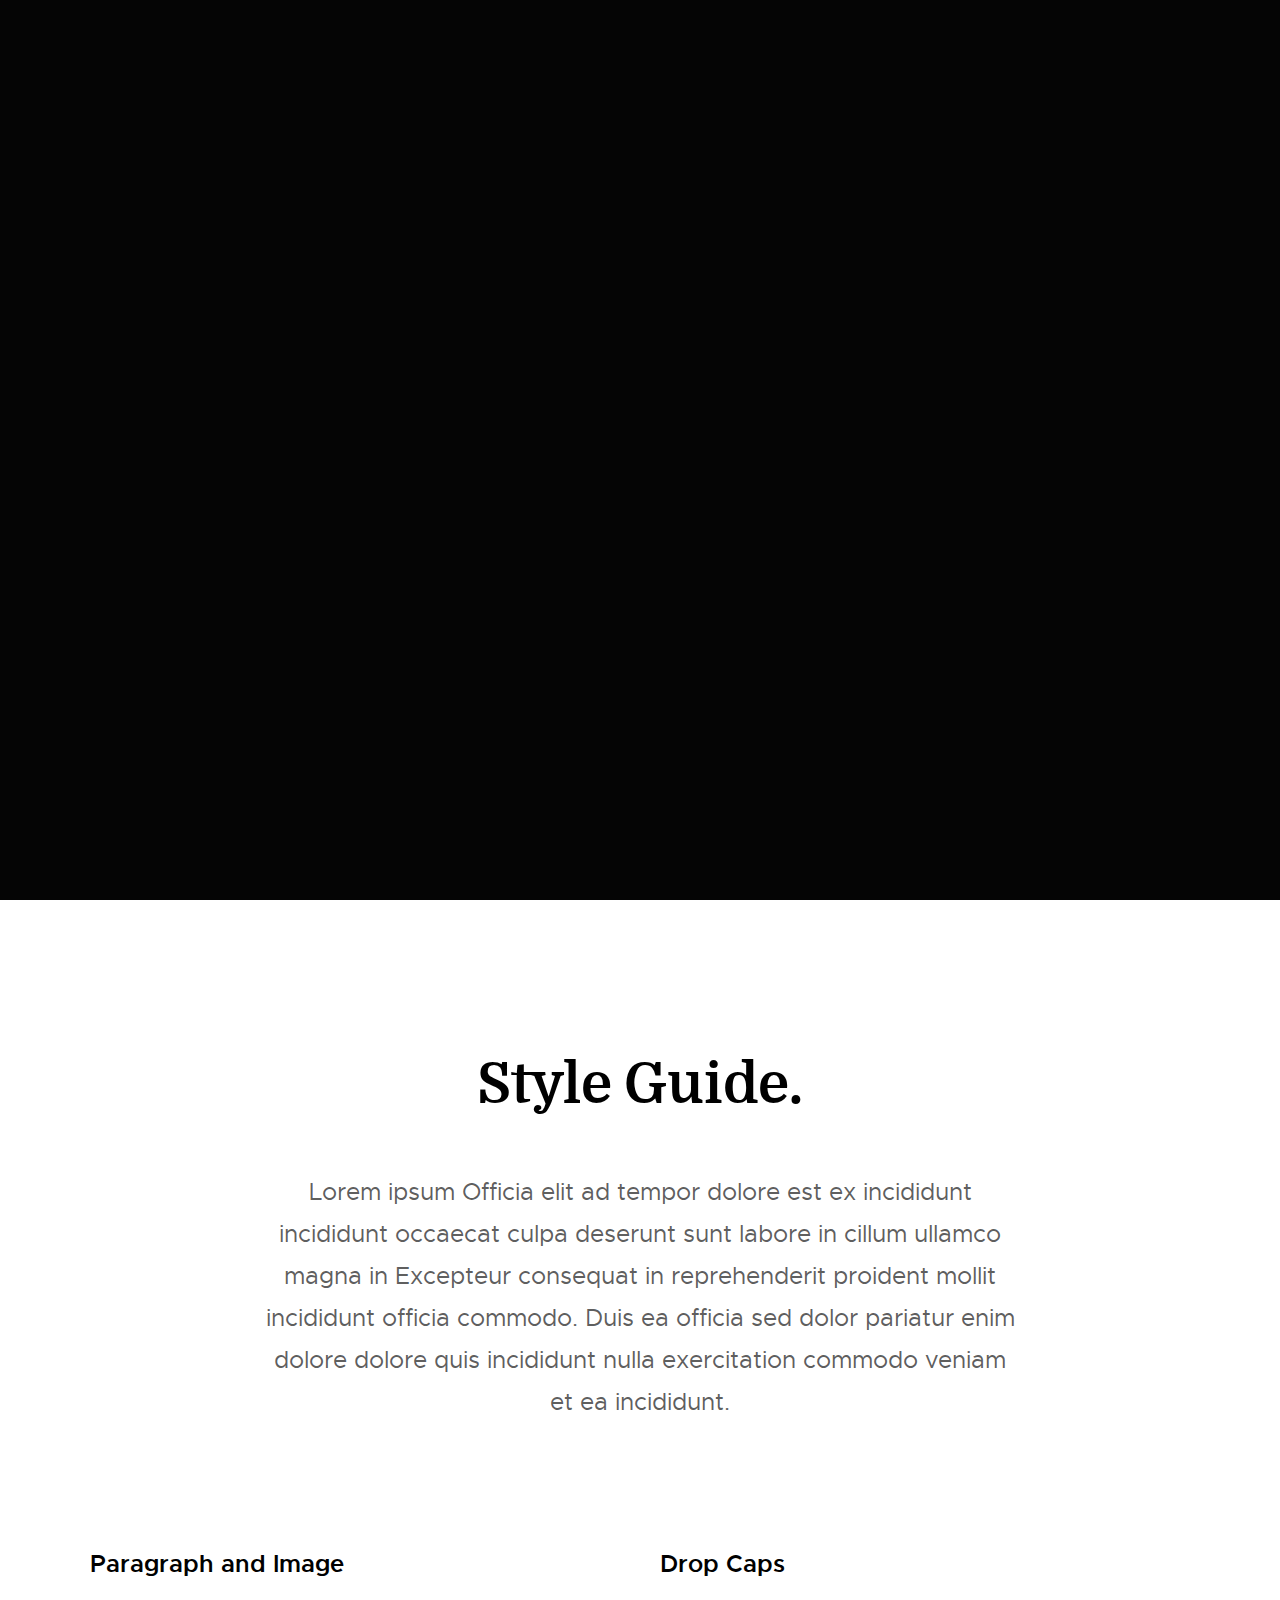
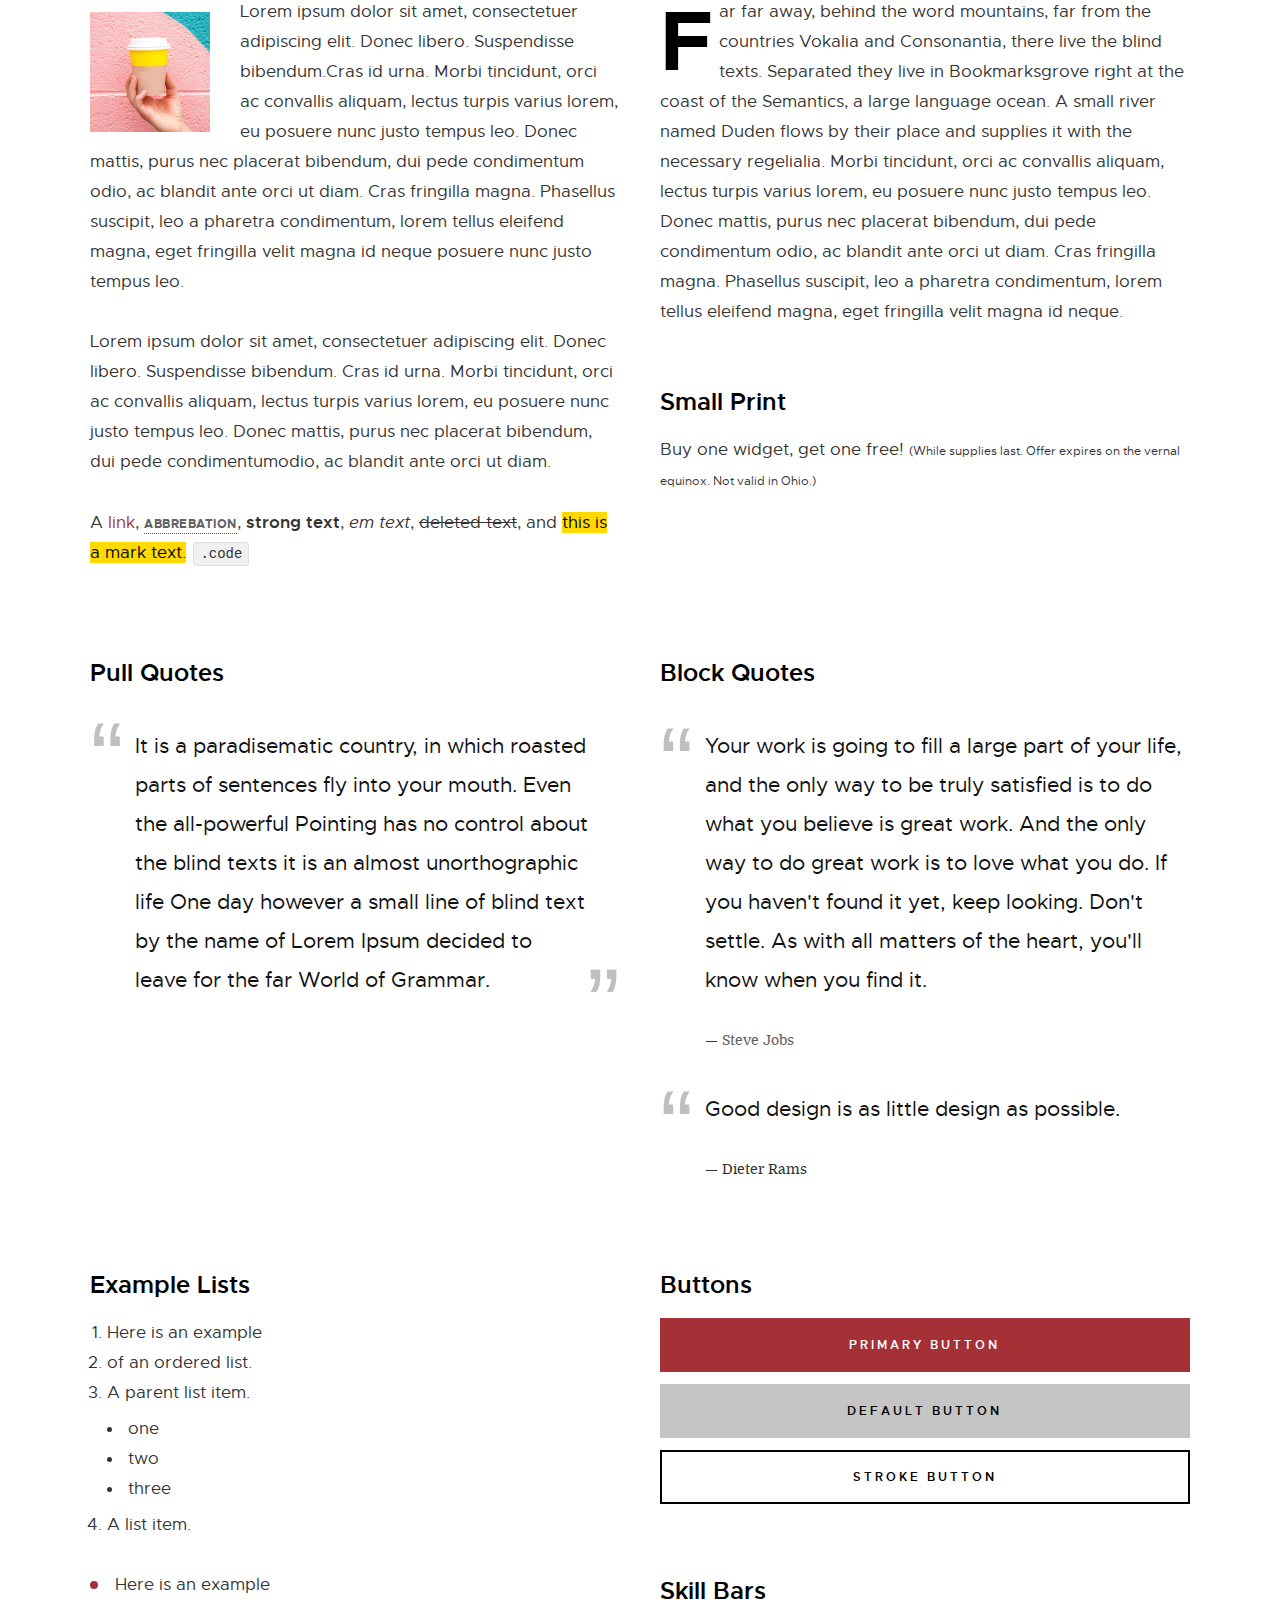
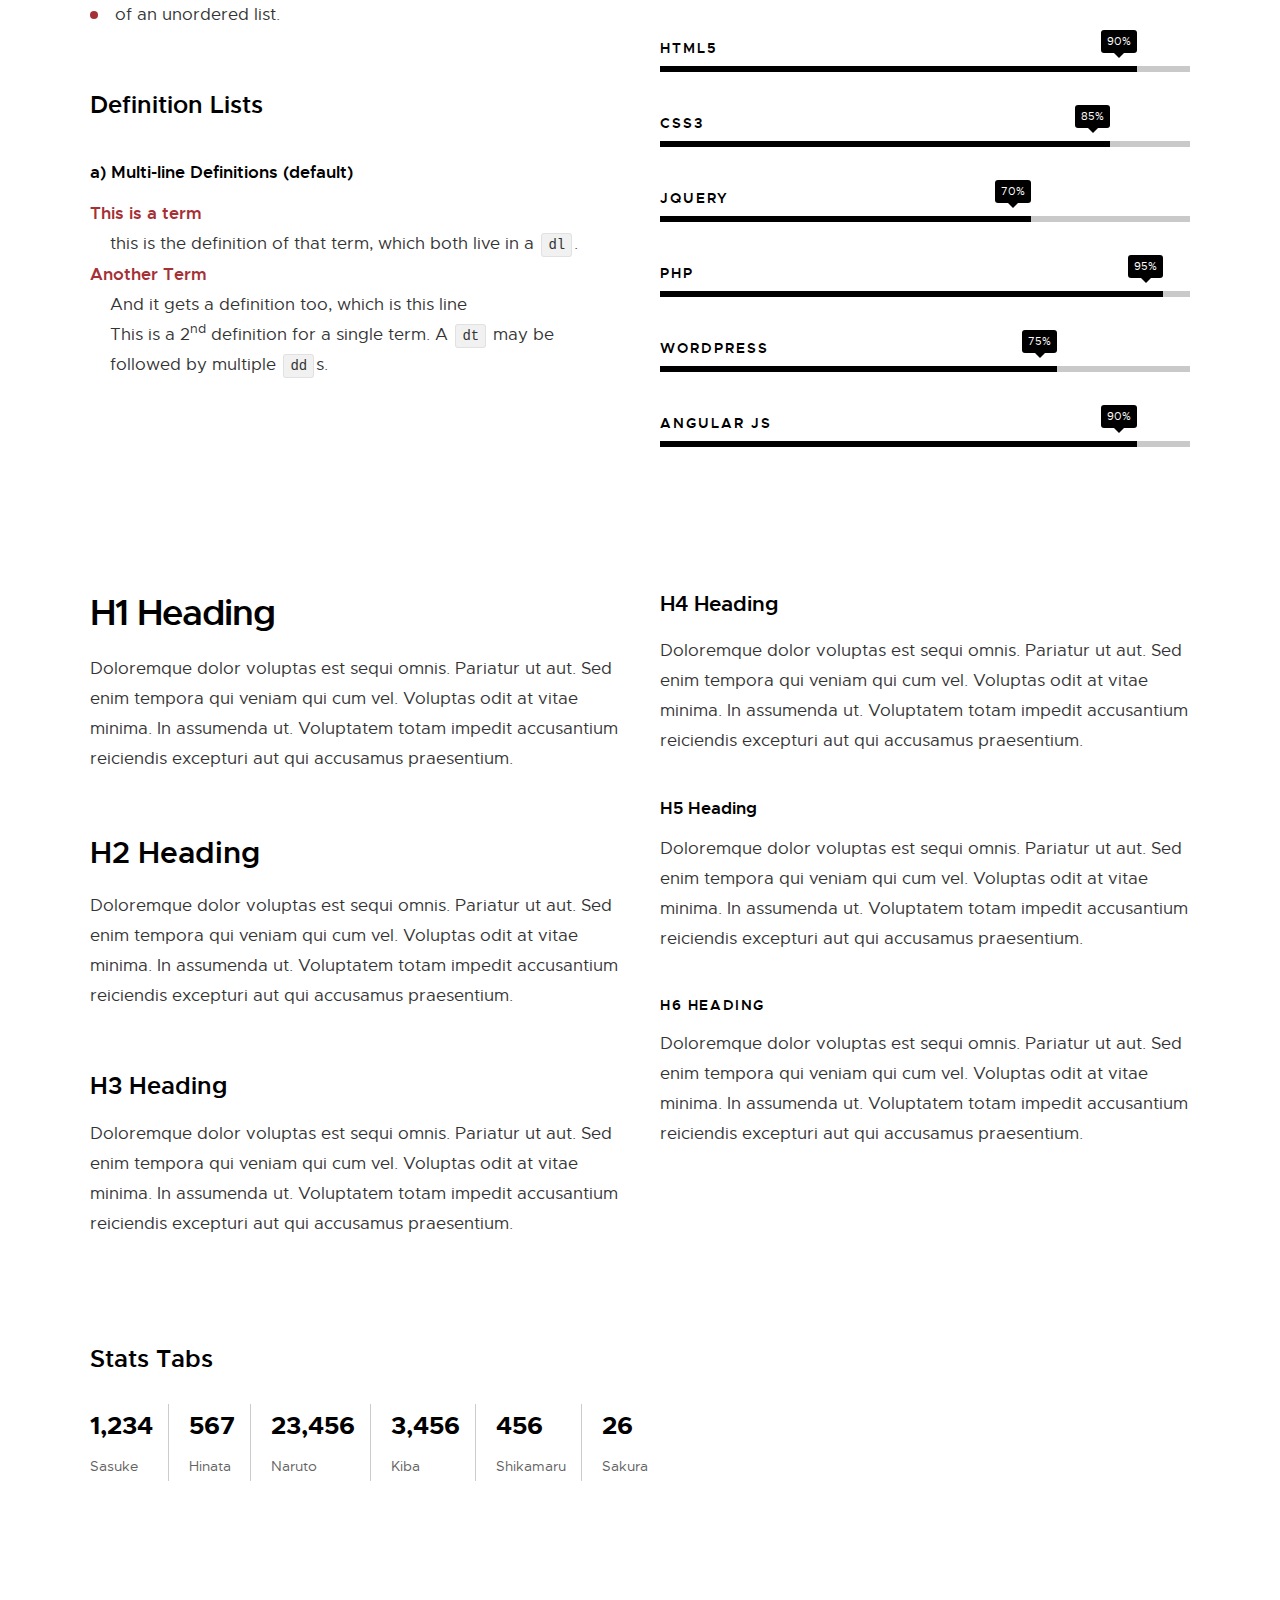
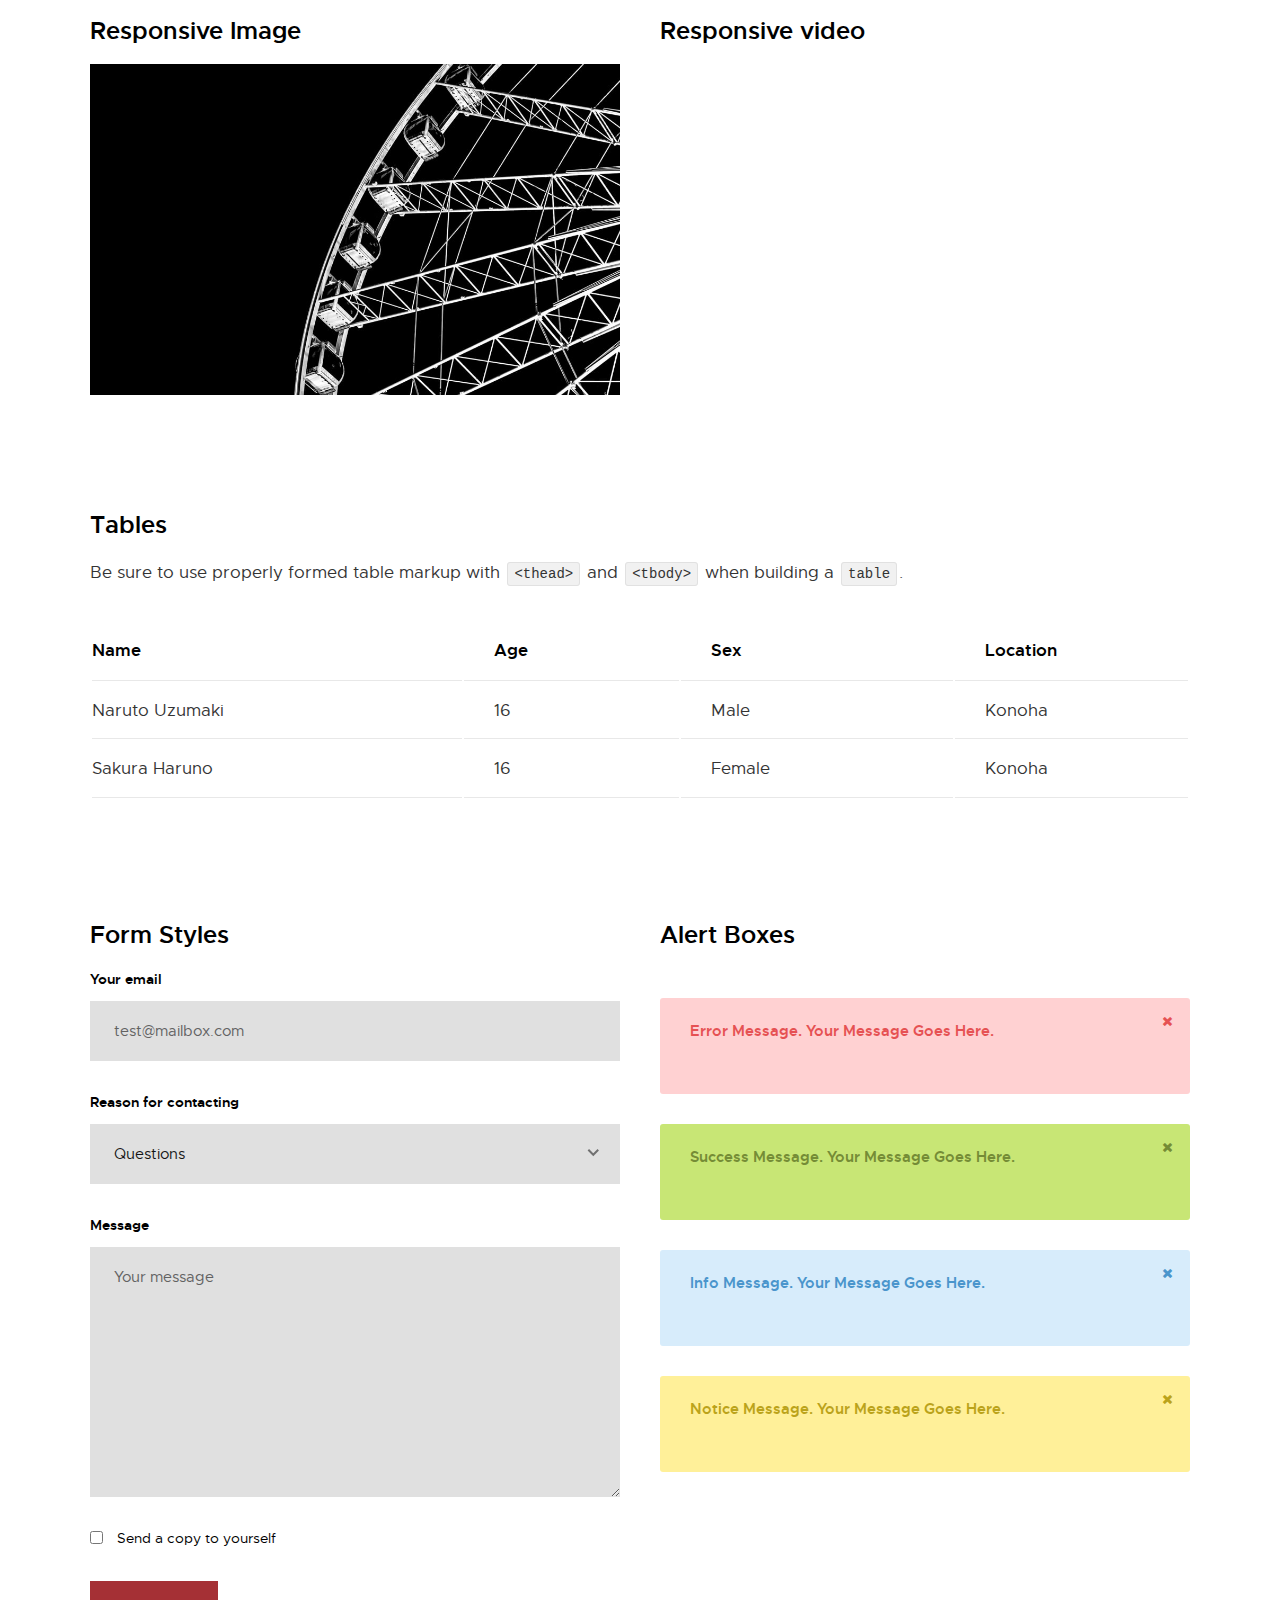
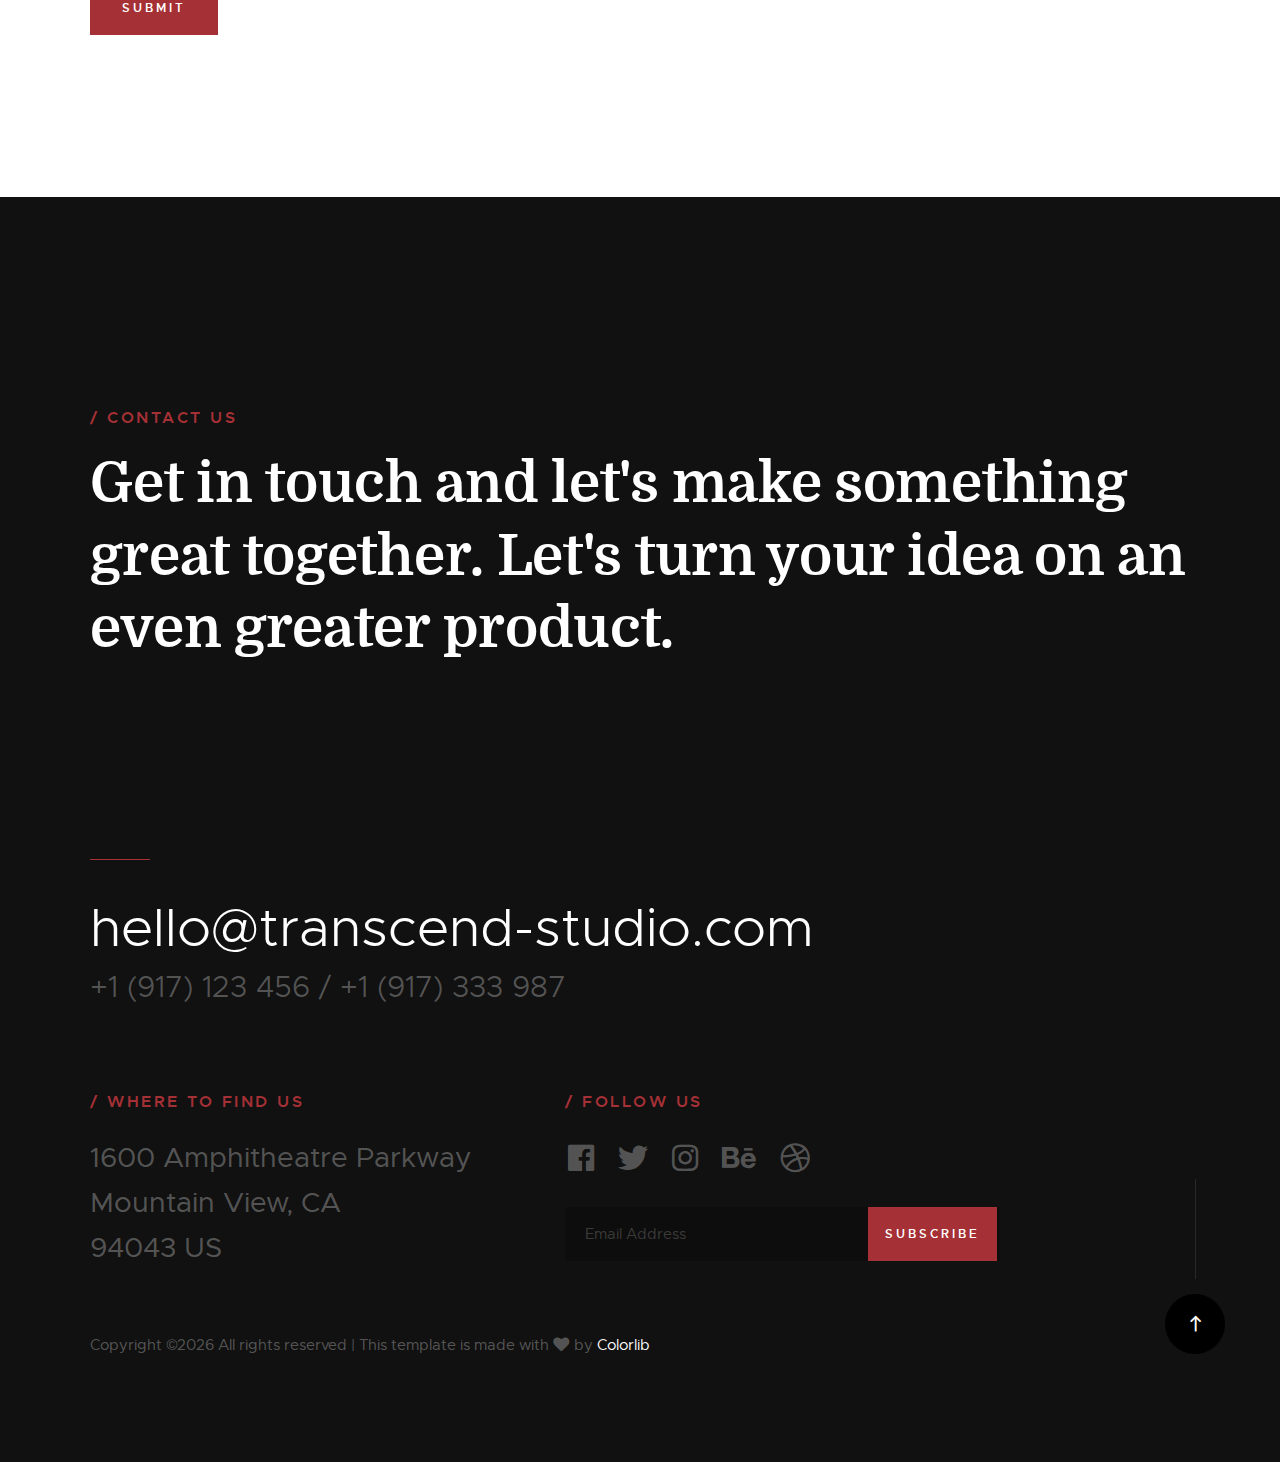
==== commit 446e315a: "first draft" ====
--- a/styles.html
+++ b/styles.html
@@ -60,8 +60,8 @@
                 
                 <ul class="header-nav__list">
                     <li class="current"><a href="index.html" title="home">Home</a></li>
-                    <li><a href="index.html#about" title="about">About</a></li>
-                    <li><a href="index.html#services" title="services">Services</a></li>
+                    <li><a href="index.html#presentation" title="about">About</a></li>
+                    <li><a href="index.html#prestations" title="services">Services</a></li>
                     <li><a href="index.html#works" title="works">Works</a></li>
                     <li><a href="index.html#contact" title="contact">Contact</a></li>
                 </ul>
@@ -120,8 +120,8 @@
         </div> <!-- end home-content -->
 
         <ul class="home-sidelinks">
-            <li><a href="index.html#about">About<span>who we are</span></a></li>
-            <li><a href="index.html#services">Services<span>what we do</span></a></li>
+            <li><a href="index.html#presentation">About<span>who we are</span></a></li>
+            <li><a href="index.html#prestations">Services<span>what we do</span></a></li>
             <li><a href="index.html#contact">Contact<span>get in touch</span></a></li>
         </ul> <!-- end home-sidelinks -->
 
--- a/css/main.css
+++ b/css/main.css
@@ -76,7 +76,7 @@
   font-style: normal;
   font-weight: normal;
   line-height: 1.765;
-  color: #555555;
+  color: #333333;
   margin: 0;
   padding: 0;
 }
@@ -85,7 +85,7 @@
  * ## links
  * ------------------------------------------------------------------- */
 a {
-  color: #cc147f;
+  color: #a53035;
   -webkit-transition: all 0.3s ease-in-out;
   transition: all 0.3s ease-in-out;
 }
@@ -93,7 +93,7 @@
 a:hover,
 a:focus,
 a:active {
-  color: #26bfb5;
+  color: #a53035;
 }
 
 a:hover,
@@ -380,7 +380,7 @@
   width: 8px;
   height: 8px;
   border-radius: 50%;
-  background: #cc147f;
+  background: #a53035;
   position: absolute;
   left: -17px;
   top: 11px;
@@ -389,7 +389,7 @@
 
 dt {
   margin: 0;
-  color: #cc147f;
+  color: #a53035;
 }
 
 dd {
@@ -518,7 +518,7 @@
 }
 
 .pace .pace-progress {
-  background: #cc147f;
+  background: #a53035;
   position: fixed;
   z-index: 900;
   top: 0;
@@ -569,7 +569,7 @@
   border-top: 6px solid rgba(255, 255, 255, 0.1);
   border-right: 6px solid rgba(255, 255, 255, 0.1);
   border-bottom: 6px solid rgba(255, 255, 255, 0.1);
-  border-left: 6px solid #cc147f;
+  border-left: 6px solid #a53035;
   -webkit-animation: load 1.1s infinite linear;
   animation: load 1.1s infinite linear;
   display: block;
@@ -767,7 +767,7 @@
 select:-webkit-autofill,
 select:-webkit-autofill:hover,
 select:-webkit-autofill:focus {
-  -webkit-text-fill-color: #cc147f;
+  -webkit-text-fill-color: #a53035;
   transition: background-color 5000s ease-in-out 0s;
 }
 
@@ -825,8 +825,8 @@
 input[type="submit"].btn--primary,
 input[type="reset"].btn--primary,
 input[type="button"].btn--primary {
-  background: #cc147f;
-  border-color: #cc147f;
+  background: #a53035;
+  border-color: #a53035;
   color: #ffffff;
 }
 
@@ -1073,7 +1073,7 @@
   color: #000000;
 }
 .stats-tabs li a:hover {
-  color: #cc147f;
+  color: #a53035;
 }
 .stats-tabs li a em {
   display: block;
@@ -1241,7 +1241,7 @@
   line-height: 1.3125;
   text-transform: uppercase;
   letter-spacing: 0.25rem;
-  color: #cc147f;
+  color: #a53035;
   margin-top: 0;
   margin-bottom: 2.1rem;
 }
@@ -1343,8 +1343,8 @@
   transition: all 0.3s ease-in-out;
 }
 .header-logo img {
-  width: 200px;
-  height: 38px;
+  width: 80px;
+  height: 80px;
 }
 
 
@@ -1392,7 +1392,7 @@
   letter-spacing: 0.25rem;
   margin-bottom: 4.8rem;
   margin-top: 0.9rem;
-  color: #cc147f;
+  color: #a53035;
 }
 .header-nav p {
   margin-bottom: 2.7rem;
@@ -1441,7 +1441,7 @@
   top: 0;
 }
 .header-nav__list a:hover::before {
-  color: #cc147f;
+  color: #a53035;
 }
 
 .header-nav__social {
@@ -1566,7 +1566,7 @@
 .header-menu-toggle:hover,
 .header-menu-toggle:focus,
 .header-menu-toggle:active {
-  color: #cc147f;
+  color: #a53035;
 }
 
 .header-menu-icon {
@@ -1734,7 +1734,7 @@
   display: block;
   width: 6.5rem;
   height: 1px;
-  background-color: #cc147f;
+  background-color: #a53035;
   position: absolute;
   left: 6px;
   top: 2.7rem;
@@ -1783,7 +1783,7 @@
   display: block;
   height: 6px;
   width: 6px;
-  background-color: #cc147f;
+  background-color: #a53035;
   border-radius: 50%;
   position: absolute;
   top: 3rem;
@@ -2214,7 +2214,7 @@
  * # about
  *
  * ------------------------------------------------------------------- */
-.s-about {
+.s-presentation {
   padding-top: 18rem;
   padding-bottom: 18rem;
   background-color: #ffffff;
@@ -2262,7 +2262,7 @@
   font-size: 2.1rem;
   text-align: center;
   color: #ffffff;
-  background-color: #26bfb5;
+  background-color: #a53035;
   height: 48px;
   width: 48px;
   line-height: 48px;
@@ -2283,7 +2283,7 @@
  * about
  * ------------------------------------------------------------------- */
 @media only screen and (max-width: 1200px) {
-  .s-about {
+  .s-presentation {
     padding-top: 15rem;
     padding-bottom: 15rem;
   }
@@ -2310,7 +2310,7 @@
   }
 }
 @media only screen and (max-width: 800px) {
-  .s-about {
+  .s-presentation {
     padding-top: 12rem;
     padding-bottom: 12rem;
   }
@@ -2341,7 +2341,7 @@
   }
 }
 @media only screen and (max-width: 400px) {
-  .s-about {
+  .s-presentation {
     padding-top: 9.6rem;
   }
 
@@ -2375,10 +2375,10 @@
  * # services
  *
  * ------------------------------------------------------------------- */
-.s-services {
+.s-prestations {
   padding-top: 18rem;
   padding-bottom: 18rem;
-  color: #555555;
+  color: #333333;
   position: relative;
 }
 
@@ -2397,7 +2397,7 @@
   margin-bottom: 1.8rem;
 }
 .services-list .service-icon {
-  color: #26bfb5;
+  color: #a53035;
   font-size: 4.8rem;
 }
 
@@ -2407,7 +2407,7 @@
  * services
  * ------------------------------------------------------------------- */
 @media only screen and (max-width: 1200px) {
-  .s-services {
+  .s-prestations {
     padding-top: 15rem;
     padding-bottom: 15rem;
   }
@@ -2420,7 +2420,7 @@
   }
 }
 @media only screen and (max-width: 800px) {
-  .s-services {
+  .s-prestations {
     padding-top: 12rem;
     padding-bottom: 12rem;
   }
@@ -2441,7 +2441,7 @@
   }
 }
 @media only screen and (max-width: 400px) {
-  .s-services {
+  .s-prestations {
     padding-top: 9.6rem;
   }
 
@@ -2601,7 +2601,7 @@
 .item-folio__project-link:hover,
 .item-folio__project-link:focus,
 .item-folio__project-link:active {
-  background-color: #cc147f;
+  background-color: #a53035;
   color: #ffffff;
 }
 
@@ -3013,7 +3013,7 @@
   display: block;
   height: 1px;
   width: 60px;
-  background-color: #cc147f;
+  background-color: #a53035;
   position: absolute;
   top: 0;
   left: 0;
@@ -3105,8 +3105,8 @@
 }
 .mc-form input[type="submit"] {
   color: #ffffff;
-  background: #cc147f;
-  border-color: #cc147f;
+  background: #a53035;
+  border-color: #a53035;
   padding: 0 15px;
   position: absolute;
   top: 0;
@@ -3190,7 +3190,7 @@
   left: 50%;
 }
 .cl-go-top::after {
-  content: "back to top";
+  content: "";
   display: inline-block;
   width: 120px;
   font-size: 1.2rem;
